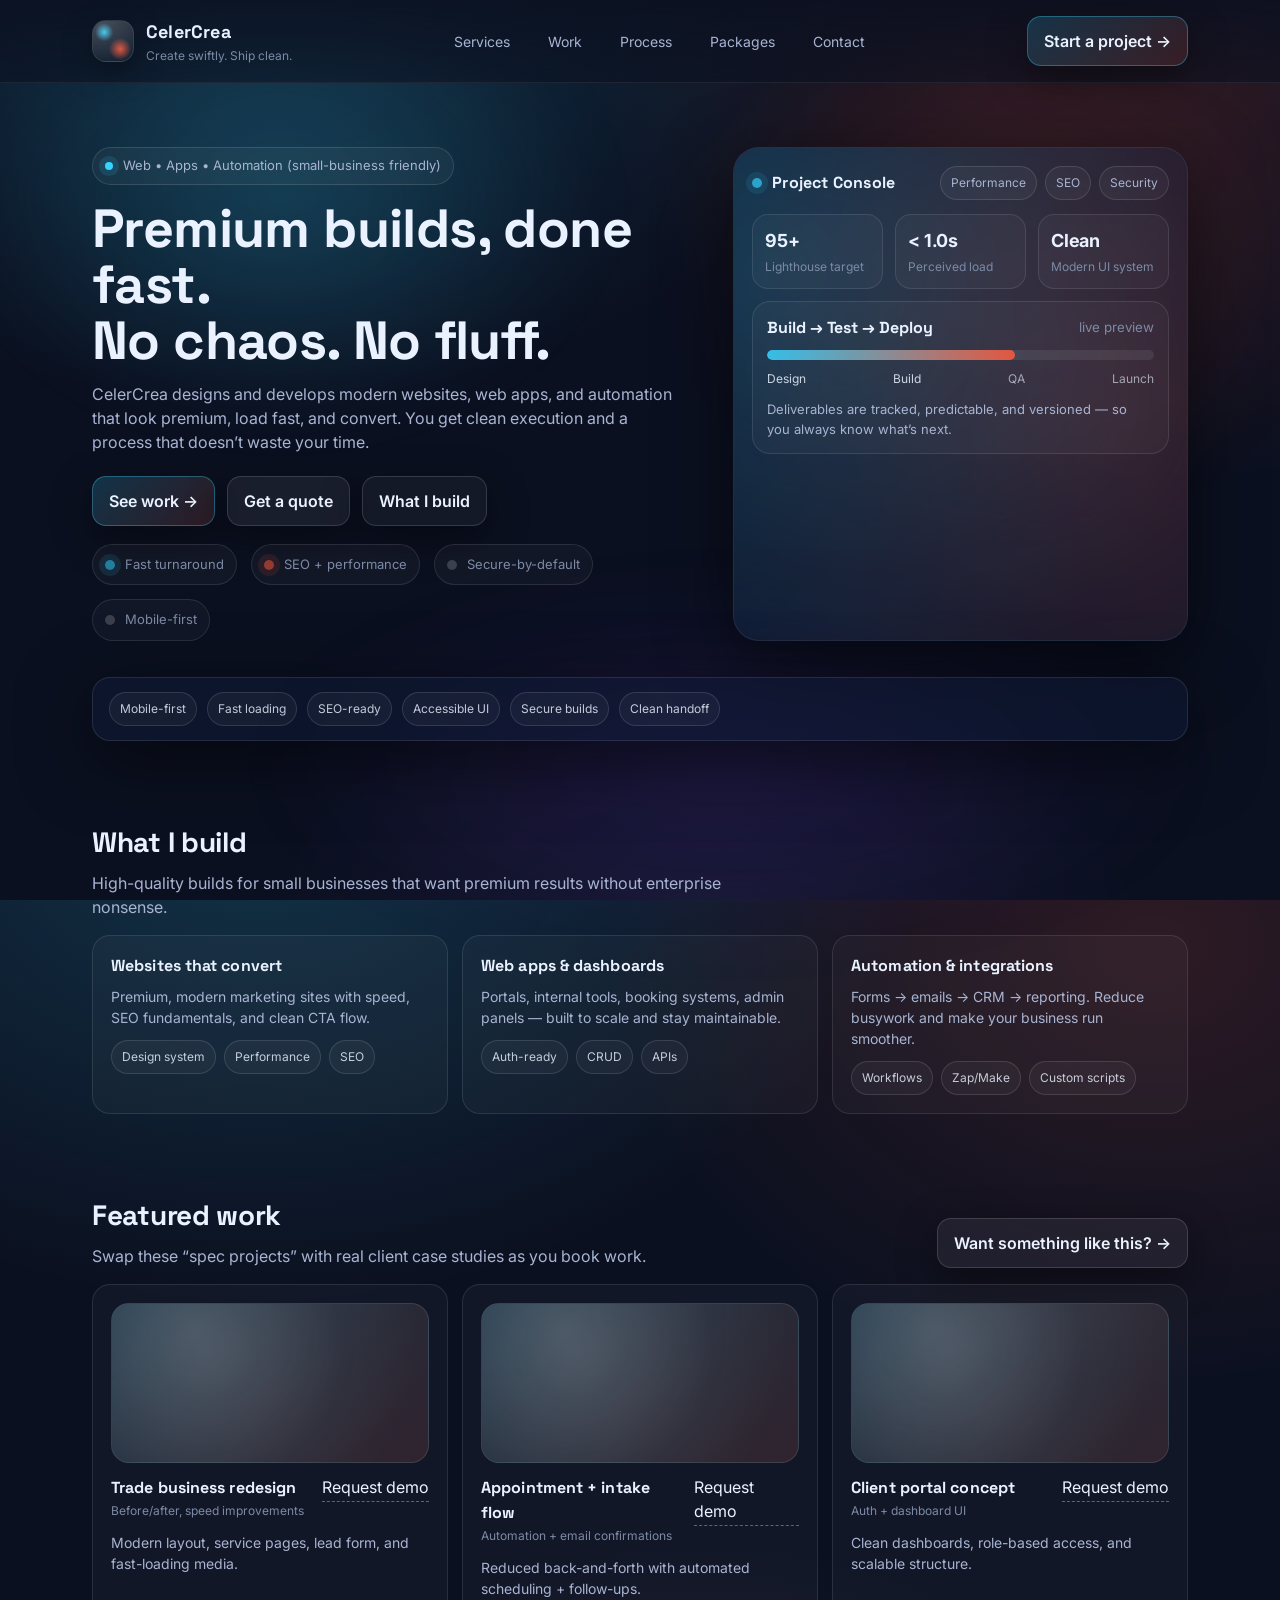
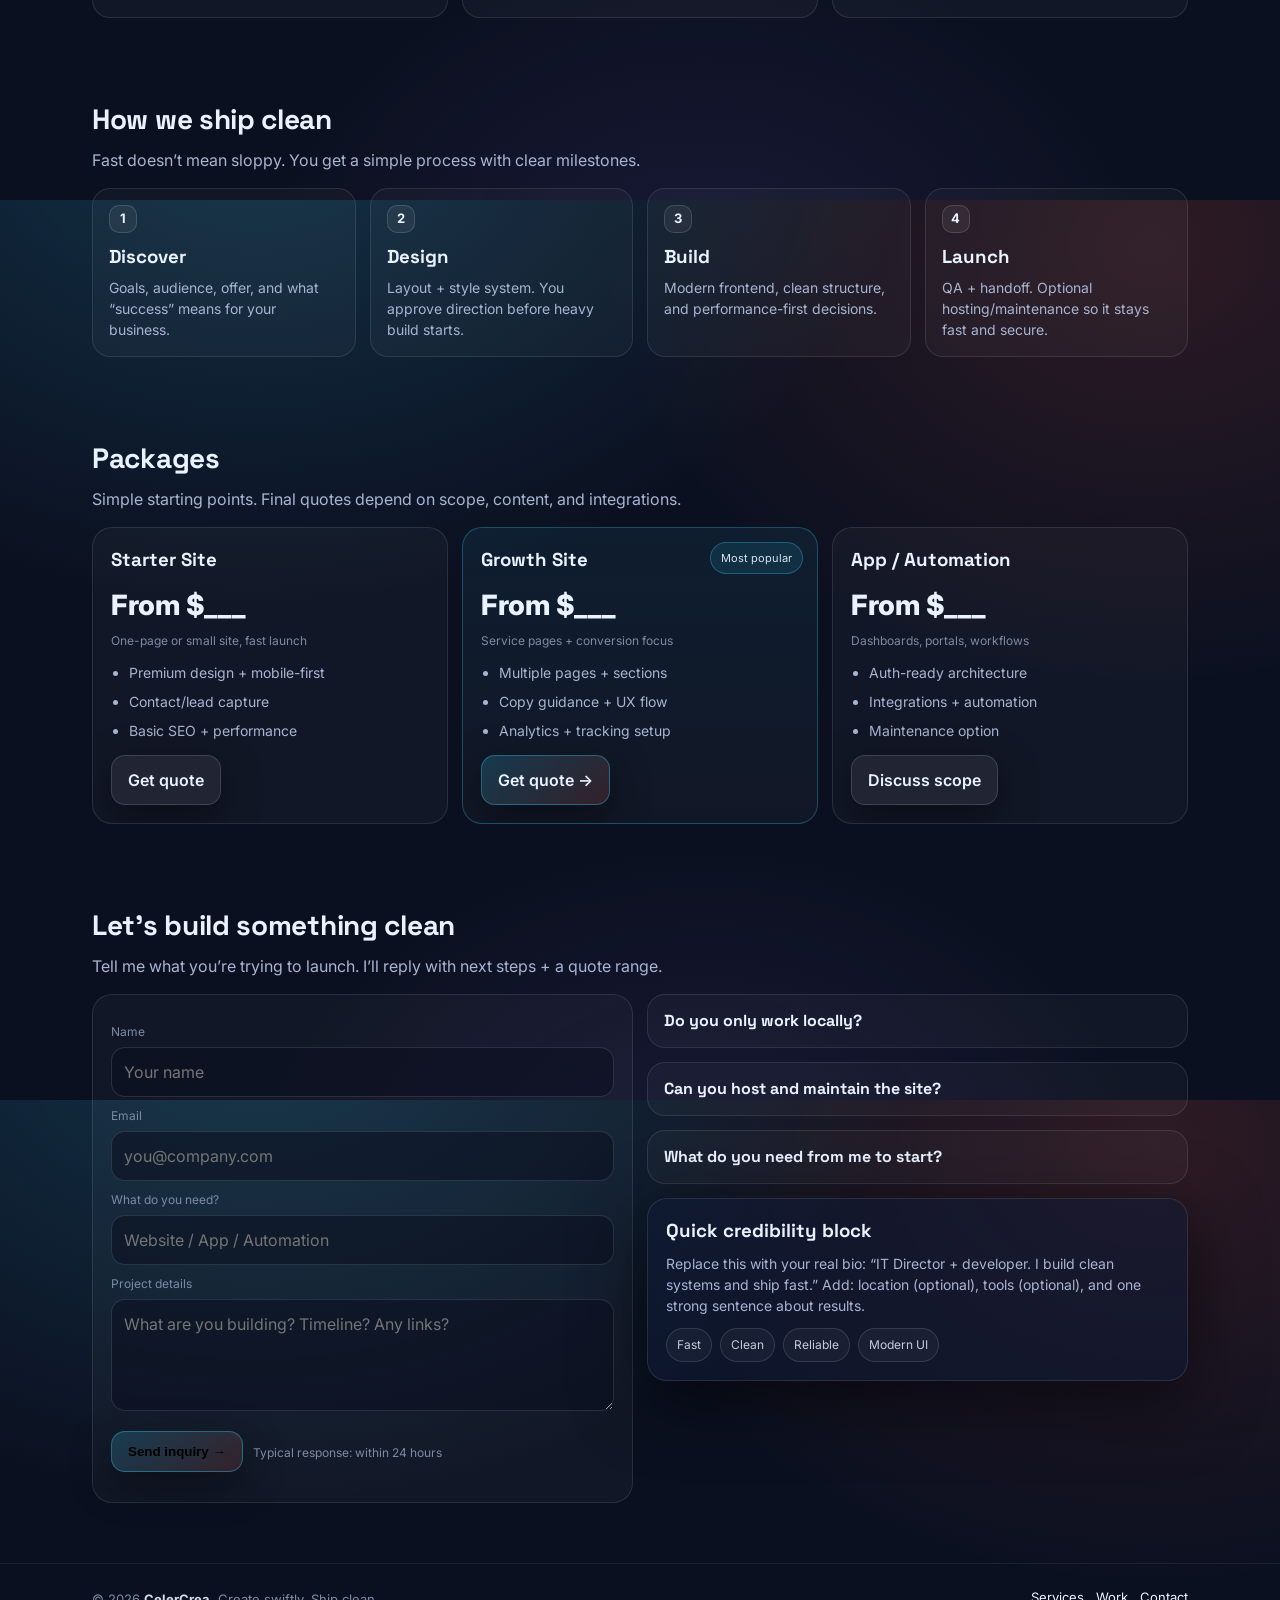
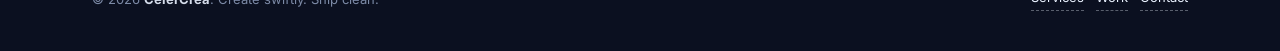
==== Website/index.html @ e70454fa "Add contact form with Resend email function" ====
<!doctype html>
<html lang="en">
<head>
  <meta charset="utf-8" />
  <meta name="viewport" content="width=device-width, initial-scale=1" />
  <title>CelerCrea — Create swiftly. Ship clean.</title>
  <meta name="description" content="CelerCrea builds premium websites, apps, and automation for small businesses. Create swiftly. Ship clean." />

  <!-- Fonts -->
  <link rel="preconnect" href="https://fonts.googleapis.com">
  <link rel="preconnect" href="https://fonts.gstatic.com" crossorigin>
  <link href="https://fonts.googleapis.com/css2?family=Inter:wght@400;500;600&family=Space+Grotesk:wght@500;600;700&display=swap" rel="stylesheet">

  <style>
    :root{
      --bg: #0B1020;
      --panel: rgba(16, 27, 54, .55);
      --panel-strong: rgba(16, 27, 54, .75);
      --stroke: rgba(255,255,255,.10);
      --stroke-strong: rgba(255,255,255,.16);
      --text: #EAF2FF;
      --muted: #A8B4D2;
      --muted2: #7C8AA6;

      --cyan: #35D3FF;
      --ember: #FF5A3C;

      --shadow: 0 18px 70px rgba(0,0,0,.55);
      --shadow-soft: 0 12px 40px rgba(0,0,0,.45);

      --radius: 18px;
      --radius-lg: 26px;

      --max: 1140px;
    }

    *{box-sizing:border-box}
    html,body{height:100%}
    body{
      margin:0;
      background: radial-gradient(1200px 900px at 20% -10%, rgba(53,211,255,.18), transparent 55%),
                  radial-gradient(1000px 800px at 90% 5%, rgba(255,90,60,.14), transparent 55%),
                  radial-gradient(900px 700px at 55% 110%, rgba(155,110,255,.10), transparent 50%),
                  var(--bg);
      color: var(--text);
      font-family: Inter, system-ui, -apple-system, Segoe UI, Roboto, Arial, sans-serif;
      line-height:1.5;
      overflow-x:hidden;
    }

    /* Aurora layer */
    .aurora{
      position:fixed; inset:-20%;
      pointer-events:none;
      filter: blur(40px);
      opacity:.55;
      z-index:-1;
      background:
        radial-gradient(closest-side at 30% 30%, rgba(53,211,255,.35), transparent 60%),
        radial-gradient(closest-side at 70% 35%, rgba(255,90,60,.25), transparent 60%),
        radial-gradient(closest-side at 55% 75%, rgba(124,58,237,.22), transparent 60%);
      animation: drift 14s ease-in-out infinite alternate;
      transform: translate3d(0,0,0);
    }
    @keyframes drift{
      from{ transform: translate(-2%, -1%) scale(1.0) }
      to{ transform: translate(2%, 1%) scale(1.05) }
    }

    a{color:inherit}
    .wrap{max-width:var(--max); margin:0 auto; padding:0 22px}
    .topbar{
      position:sticky; top:0; z-index:50;
      backdrop-filter: blur(10px);
      background: linear-gradient(to bottom, rgba(11,16,32,.85), rgba(11,16,32,.55));
      border-bottom:1px solid rgba(255,255,255,.08);
    }
    .nav{
      display:flex; align-items:center; justify-content:space-between;
      padding:16px 0;
    }

    .brand{
      display:flex; gap:12px; align-items:center;
      text-decoration:none;
    }
    .mark{
      width:42px; height:42px; border-radius:14px;
      background:
        radial-gradient(14px 14px at 28% 28%, rgba(53,211,255,.9), rgba(53,211,255,.0) 65%),
        radial-gradient(16px 16px at 68% 70%, rgba(255,90,60,.85), rgba(255,90,60,.0) 70%),
        linear-gradient(180deg, rgba(255,255,255,.10), rgba(255,255,255,.03));
      border:1px solid rgba(255,255,255,.12);
      box-shadow: 0 10px 30px rgba(0,0,0,.35);
      position:relative;
      overflow:hidden;
    }
    .mark:after{
      content:"";
      position:absolute; inset:-60%;
      background: radial-gradient(circle at 30% 30%, rgba(255,255,255,.24), transparent 55%);
      transform: rotate(12deg);
      opacity:.7;
    }
    .brand b{
      font-family: "Space Grotesk", Inter, sans-serif;
      letter-spacing:.2px;
      font-size:18px;
    }
    .brand span{
      display:block;
      font-size:12px;
      color:var(--muted2);
      margin-top:2px;
    }

    .links{
      display:flex; gap:18px; align-items:center;
    }
    .links a{
      text-decoration:none;
      color:var(--muted);
      font-size:14px;
      padding:10px 10px;
      border-radius:12px;
    }
    .links a:hover{ color: var(--text); background: rgba(255,255,255,.05); }

    .btn{
      display:inline-flex; gap:10px; align-items:center; justify-content:center;
      padding:12px 16px;
      border-radius:14px;
      text-decoration:none;
      font-weight:600;
      border:1px solid rgba(255,255,255,.14);
      background: rgba(255,255,255,.06);
      box-shadow: var(--shadow-soft);
      transition: transform .18s ease, background .18s ease, border-color .18s ease;
      cursor:pointer;
    }
    .btn:hover{ transform: translateY(-1px); border-color: rgba(255,255,255,.22); background: rgba(255,255,255,.09); }
    .btn.primary{
      border-color: rgba(53,211,255,.35);
      background: linear-gradient(135deg, rgba(53,211,255,.18), rgba(255,90,60,.14));
    }
    .btn.primary:hover{ border-color: rgba(53,211,255,.55); }

    .hero{
      padding:64px 0 26px;
      position:relative;
    }
    .hero-grid{
      display:grid;
      grid-template-columns: 1.15fr .85fr;
      gap:26px;
      align-items:stretch;
    }

    .kicker{
      display:inline-flex; gap:10px; align-items:center;
      padding:8px 12px;
      border-radius:999px;
      border:1px solid rgba(255,255,255,.12);
      background: rgba(255,255,255,.04);
      color: var(--muted);
      font-size:13px;
    }
    .dot{
      width:8px; height:8px; border-radius:999px;
      background: var(--cyan);
      box-shadow: 0 0 0 6px rgba(53,211,255,.12);
    }

    h1{
      font-family: "Space Grotesk", Inter, sans-serif;
      font-size: clamp(38px, 4.2vw, 56px);
      line-height:1.05;
      margin:16px 0 12px;
      letter-spacing: -0.6px;
    }
    .sub{
      color: var(--muted);
      font-size: 16px;
      max-width: 58ch;
      margin:0 0 22px;
    }
    .cta-row{
      display:flex; gap:12px; align-items:center; flex-wrap:wrap;
      margin: 18px 0 18px;
    }
    .meta-row{
      display:flex; gap:14px; flex-wrap:wrap;
      margin-top:18px;
      color: var(--muted2);
      font-size:13px;
    }
    .meta-pill{
      display:inline-flex; gap:10px; align-items:center;
      padding:10px 12px;
      border-radius:999px;
      border:1px solid rgba(255,255,255,.10);
      background: rgba(255,255,255,.03);
    }
    .meta-pill i{
      width:10px; height:10px; border-radius:999px;
      background: rgba(255,255,255,.18);
    }
    .meta-pill i.c{ background: rgba(53,211,255,.55); box-shadow: 0 0 0 6px rgba(53,211,255,.10); }
    .meta-pill i.e{ background: rgba(255,90,60,.55); box-shadow: 0 0 0 6px rgba(255,90,60,.10); }

    .panel{
      border:1px solid var(--stroke);
      background: var(--panel);
      border-radius: var(--radius-lg);
      box-shadow: var(--shadow);
    }

    /* Mock dashboard card */
    .mock{
      padding:18px;
      overflow:hidden;
      position:relative;
      isolation:isolate;
    }
    .mock:before{
      content:"";
      position:absolute; inset:-40%;
      background:
        radial-gradient(circle at 25% 35%, rgba(53,211,255,.22), transparent 58%),
        radial-gradient(circle at 70% 55%, rgba(255,90,60,.18), transparent 60%);
      filter: blur(26px);
      opacity:.9;
      z-index:-1;
      transform: translate3d(0,0,0);
    }
    .mock-top{
      display:flex; align-items:center; justify-content:space-between;
      margin-bottom:14px;
    }
    .mock-title{
      display:flex; gap:10px; align-items:center;
      font-weight:700;
      font-family:"Space Grotesk", Inter, sans-serif;
      letter-spacing:.2px;
    }
    .chips{ display:flex; gap:8px; }
    .chip{
      padding:7px 10px;
      border-radius:999px;
      border:1px solid rgba(255,255,255,.12);
      background: rgba(255,255,255,.04);
      color: var(--muted);
      font-size:12px;
      white-space:nowrap;
    }

    .mock-grid{
      display:grid;
      grid-template-columns: repeat(3, 1fr);
      gap:12px;
      margin-bottom:12px;
    }
    .stat{
      padding:12px 12px;
      border-radius:16px;
      border:1px solid rgba(255,255,255,.10);
      background: rgba(255,255,255,.03);
    }
    .stat b{ display:block; font-size:18px; letter-spacing:-.2px; }
    .stat span{ display:block; font-size:12px; color: var(--muted2); margin-top:4px; }

    .pipeline{
      padding:14px;
      border-radius:18px;
      border:1px solid rgba(255,255,255,.10);
      background: rgba(255,255,255,.03);
      overflow:hidden;
    }
    .pipe-row{ display:flex; justify-content:space-between; align-items:center; margin-bottom:10px; }
    .pipe-row small{ color: var(--muted2); }
    .bar{
      height:10px;
      border-radius:999px;
      background: rgba(255,255,255,.08);
      position:relative;
      overflow:hidden;
    }
    .bar > span{
      position:absolute; inset:0;
      width: 0%;
      border-radius:999px;
      background: linear-gradient(90deg, rgba(53,211,255,.85), rgba(255,90,60,.85));
      box-shadow: 0 0 24px rgba(53,211,255,.25);
      transition: width 1.1s cubic-bezier(.2,.8,.2,1);
    }
    .ticks{
      display:flex; justify-content:space-between;
      margin-top:10px;
      color: rgba(234,242,255,.72);
      font-size:12px;
    }
    .ticks span{ opacity:.85; }
    .ticks span.active{ color: var(--text); }

    /* Sections */
    section{ padding: 40px 0; }
    .section-head{
      display:flex; align-items:flex-end; justify-content:space-between;
      gap:16px; flex-wrap:wrap;
      margin-bottom:16px;
    }
    h2{
      font-family:"Space Grotesk", Inter, sans-serif;
      letter-spacing:-.3px;
      margin:0;
      font-size:28px;
    }
    .lead{ color: var(--muted); max-width: 70ch; margin: 8px 0 0; }
    .grid-3{
      display:grid;
      grid-template-columns: repeat(3, 1fr);
      gap:14px;
    }
    .grid-2{
      display:grid;
      grid-template-columns: repeat(2, 1fr);
      gap:14px;
    }
    .card{
      padding:18px;
      border-radius: var(--radius);
      border:1px solid var(--stroke);
      background: rgba(255,255,255,.03);
      transition: transform .18s ease, border-color .18s ease, background .18s ease;
    }
    .card:hover{
      transform: translateY(-2px);
      border-color: rgba(255,255,255,.18);
      background: rgba(255,255,255,.05);
    }
    .card h3{
      margin: 0 0 8px;
      font-size: 16px;
      font-family:"Space Grotesk", Inter, sans-serif;
      letter-spacing:.1px;
    }
    .card p{
      margin:0;
      color: var(--muted);
      font-size: 14px;
    }
    .tagrow{
      display:flex; gap:8px; flex-wrap:wrap;
      margin-top:12px;
    }
    .tag{
      font-size:12px;
      padding:7px 10px;
      border-radius:999px;
      border:1px solid rgba(255,255,255,.12);
      background: rgba(255,255,255,.04);
      color: rgba(234,242,255,.82);
    }

    .work-card{
      display:flex; flex-direction:column; gap:12px;
    }
    .thumb{
      border-radius:18px;
      border:1px solid rgba(255,255,255,.10);
      background:
        linear-gradient(135deg, rgba(53,211,255,.12), rgba(255,90,60,.10)),
        radial-gradient(circle at 30% 30%, rgba(255,255,255,.10), transparent 55%),
        rgba(255,255,255,.03);
      height: 160px;
      position:relative;
      overflow:hidden;
    }
    .thumb:after{
      content:"";
      position:absolute; inset:-40%;
      background: radial-gradient(circle at 35% 35%, rgba(255,255,255,.16), transparent 55%);
      transform: rotate(8deg);
      opacity:.8;
    }
    .work-card .row{
      display:flex; justify-content:space-between; align-items:flex-start; gap:10px;
    }
    .work-card .row b{ font-family:"Space Grotesk", Inter, sans-serif; letter-spacing:.1px; }
    .mini{ color: var(--muted2); font-size: 12px; margin-top: 2px; }
    .link{
      color: var(--text);
      text-decoration:none;
      border-bottom: 1px dashed rgba(234,242,255,.35);
      padding-bottom:2px;
    }
    .link:hover{ border-bottom-color: rgba(53,211,255,.65); }

    .steps{
      display:grid;
      grid-template-columns: repeat(4, 1fr);
      gap:14px;
    }
    .step{
      padding:16px;
      border-radius: 18px;
      border:1px solid rgba(255,255,255,.10);
      background: rgba(255,255,255,.03);
    }
    .step .n{
      width:28px; height:28px; border-radius:10px;
      display:inline-flex; align-items:center; justify-content:center;
      border:1px solid rgba(255,255,255,.14);
      background: rgba(255,255,255,.06);
      font-weight:700;
      margin-bottom:10px;
      font-size:13px;
    }
    .step p{ margin:0; color:var(--muted); font-size:14px; }

    .pricing{
      display:grid;
      grid-template-columns: repeat(3, 1fr);
      gap:14px;
    }
    .price{
      padding:18px;
      border-radius: 20px;
      border:1px solid rgba(255,255,255,.10);
      background: rgba(255,255,255,.03);
      position:relative;
      overflow:hidden;
    }
    .price.featured{
      border-color: rgba(53,211,255,.28);
      background: linear-gradient(180deg, rgba(53,211,255,.07), rgba(255,255,255,.03));
    }
    .price h3{ margin:0 0 6px; font-family:"Space Grotesk", Inter, sans-serif; }
    .price .amt{ font-size:28px; font-weight:800; letter-spacing:-.3px; margin:10px 0 6px; }
    .price ul{ margin:12px 0 0; padding:0 0 0 18px; color: var(--muted); }
    .price li{ margin:8px 0; font-size:14px; }
    .badge{
      position:absolute; top:14px; right:14px;
      font-size:11px; padding:7px 10px; border-radius:999px;
      border:1px solid rgba(53,211,255,.30);
      background: rgba(53,211,255,.10);
      color: rgba(234,242,255,.92);
    }

    details{
      border:1px solid rgba(255,255,255,.10);
      background: rgba(255,255,255,.03);
      border-radius: 18px;
      padding: 14px 16px;
    }
    details summary{
      cursor:pointer;
      font-weight:700;
      font-family:"Space Grotesk", Inter, sans-serif;
      list-style:none;
    }
    details summary::-webkit-details-marker{ display:none; }
    details p{ margin:10px 0 0; color: var(--muted); font-size:14px; }

    .contact{
      display:grid;
      grid-template-columns: 1fr 1fr;
      gap:14px;
      align-items:stretch;
    }
    .form{
      padding:18px;
      border-radius: 20px;
      border:1px solid rgba(255,255,255,.10);
      background: rgba(255,255,255,.03);
    }
    label{ display:block; font-size:12px; color: var(--muted2); margin: 10px 0 6px; }
    input, textarea{
      width:100%;
      padding:12px 12px;
      border-radius: 14px;
      border:1px solid rgba(255,255,255,.12);
      background: rgba(11,16,32,.55);
      color: var(--text);
      outline:none;
      font: inherit;
    }
    textarea{ min-height: 112px; resize: vertical; }
    input:focus, textarea:focus{
      border-color: rgba(53,211,255,.45);
      box-shadow: 0 0 0 4px rgba(53,211,255,.12);
    }

    footer{
      padding: 24px 0 40px;
      color: var(--muted2);
      font-size:13px;
      border-top: 1px solid rgba(255,255,255,.08);
      margin-top: 20px;
    }
    .foot{
      display:flex; justify-content:space-between; gap:14px; flex-wrap:wrap;
      align-items:center;
    }

    /* Reveal animation */
    .reveal{ opacity:0; transform: translateY(12px); transition: opacity .7s ease, transform .7s ease; }
    .reveal.on{ opacity:1; transform: translateY(0); }

    /* Responsive */
    @media (max-width: 980px){
      .hero-grid{ grid-template-columns: 1fr; }
      .mock-grid{ grid-template-columns: repeat(3, 1fr); }
      .grid-3{ grid-template-columns: 1fr; }
      .grid-2{ grid-template-columns: 1fr; }
      .steps{ grid-template-columns: 1fr; }
      .pricing{ grid-template-columns: 1fr; }
      .contact{ grid-template-columns: 1fr; }
      .links{ display:none; }
    }

    /* Reduced motion */
    @media (prefers-reduced-motion: reduce){
      .aurora{ animation:none; }
      .card, .btn{ transition:none; }
      .reveal{ transition:none; }
    }
  </style>
</head>

<body>
  <div class="aurora" aria-hidden="true"></div>

  <header class="topbar">
    <div class="wrap">
      <nav class="nav" aria-label="Primary">
        <a class="brand" href="#top">
          <div class="mark" aria-hidden="true"></div>
          <div>
            <b>CelerCrea</b>
            <span>Create swiftly. Ship clean.</span>
          </div>
        </a>

        <div class="links" role="navigation">
          <a href="#services">Services</a>
          <a href="#work">Work</a>
          <a href="#process">Process</a>
          <a href="#pricing">Packages</a>
          <a href="#contact">Contact</a>
        </div>

        <a class="btn primary" href="#contact" aria-label="Start a project">
          Start a project →
        </a>
      </nav>
    </div>
  </header>

  <main id="top">
    <!-- HERO -->
    <section class="hero">
      <div class="wrap">
        <div class="hero-grid">
          <div class="reveal">
            <div class="kicker"><span class="dot"></span> Web • Apps • Automation (small-business friendly)</div>

            <h1>Premium builds, done fast.<br/>No chaos. No fluff.</h1>
            <p class="sub">
              CelerCrea designs and develops modern websites, web apps, and automation that look premium,
              load fast, and convert. You get clean execution and a process that doesn’t waste your time.
            </p>

            <div class="cta-row">
              <a class="btn primary" href="#work">See work →</a>
              <a class="btn" href="#contact">Get a quote</a>
              <a class="btn" href="#services" style="background:rgba(255,255,255,.04);">What I build</a>
            </div>

            <div class="meta-row" aria-label="Highlights">
              <div class="meta-pill"><i class="c"></i> Fast turnaround</div>
              <div class="meta-pill"><i class="e"></i> SEO + performance</div>
              <div class="meta-pill"><i></i> Secure-by-default</div>
              <div class="meta-pill"><i></i> Mobile-first</div>
            </div>
          </div>

          <!-- MOCK PANEL -->
          <div class="panel mock reveal" aria-label="Preview dashboard">
            <div class="mock-top">
              <div class="mock-title">
                <span style="width:10px;height:10px;border-radius:999px;background:rgba(53,211,255,.7);box-shadow:0 0 0 6px rgba(53,211,255,.10)"></span>
                Project Console
              </div>
              <div class="chips">
                <div class="chip">Performance</div>
                <div class="chip">SEO</div>
                <div class="chip">Security</div>
              </div>
            </div>

            <div class="mock-grid">
              <div class="stat">
                <b>95+</b>
                <span>Lighthouse target</span>
              </div>
              <div class="stat">
                <b>&lt; 1.0s</b>
                <span>Perceived load</span>
              </div>
              <div class="stat">
                <b>Clean</b>
                <span>Modern UI system</span>
              </div>
            </div>

            <div class="pipeline" aria-label="Build pipeline">
              <div class="pipe-row">
                <b style="font-family:'Space Grotesk',Inter,sans-serif;">Build → Test → Deploy</b>
                <small>live preview</small>
              </div>
              <div class="bar" aria-hidden="true"><span id="progressBar"></span></div>
              <div class="ticks" aria-hidden="true">
                <span class="active">Design</span>
                <span class="active">Build</span>
                <span>QA</span>
                <span>Launch</span>
              </div>
              <div style="margin-top:12px; color:var(--muted); font-size:13px;">
                Deliverables are tracked, predictable, and versioned — so you always know what’s next.
              </div>
            </div>
          </div>
        </div>
      </div>
    </section>

    <!-- CREDIBILITY STRIP -->
    <section style="padding-top:10px;">
      <div class="wrap reveal">
        <div class="panel" style="padding:14px 16px; border-radius:18px;">
          <div style="display:flex; flex-wrap:wrap; gap:10px; color:rgba(234,242,255,.85); font-size:13px;">
            <span class="tag">Mobile-first</span>
            <span class="tag">Fast loading</span>
            <span class="tag">SEO-ready</span>
            <span class="tag">Accessible UI</span>
            <span class="tag">Secure builds</span>
            <span class="tag">Clean handoff</span>
          </div>
        </div>
      </div>
    </section>

    <!-- SERVICES -->
    <section id="services">
      <div class="wrap">
        <div class="section-head reveal">
          <div>
            <h2>What I build</h2>
            <p class="lead">High-quality builds for small businesses that want premium results without enterprise nonsense.</p>
          </div>
        </div>

        <div class="grid-3">
          <div class="card reveal">
            <h3>Websites that convert</h3>
            <p>Premium, modern marketing sites with speed, SEO fundamentals, and clean CTA flow.</p>
            <div class="tagrow">
              <span class="tag">Design system</span><span class="tag">Performance</span><span class="tag">SEO</span>
            </div>
          </div>

          <div class="card reveal">
            <h3>Web apps & dashboards</h3>
            <p>Portals, internal tools, booking systems, admin panels — built to scale and stay maintainable.</p>
            <div class="tagrow">
              <span class="tag">Auth-ready</span><span class="tag">CRUD</span><span class="tag">APIs</span>
            </div>
          </div>

          <div class="card reveal">
            <h3>Automation & integrations</h3>
            <p>Forms → emails → CRM → reporting. Reduce busywork and make your business run smoother.</p>
            <div class="tagrow">
              <span class="tag">Workflows</span><span class="tag">Zap/Make</span><span class="tag">Custom scripts</span>
            </div>
          </div>
        </div>
      </div>
    </section>

    <!-- WORK -->
    <section id="work">
      <div class="wrap">
        <div class="section-head reveal">
          <div>
            <h2>Featured work</h2>
            <p class="lead">Swap these “spec projects” with real client case studies as you book work.</p>
          </div>
          <a class="btn" href="#contact">Want something like this? →</a>
        </div>

        <div class="grid-3">
          <div class="card work-card reveal">
            <div class="thumb" aria-hidden="true"></div>
            <div class="row">
              <div>
                <b>Trade business redesign</b>
                <div class="mini">Before/after, speed improvements</div>
              </div>
              <a class="link" href="#contact">Request demo</a>
            </div>
            <p>Modern layout, service pages, lead form, and fast-loading media.</p>
          </div>

          <div class="card work-card reveal">
            <div class="thumb" aria-hidden="true"></div>
            <div class="row">
              <div>
                <b>Appointment + intake flow</b>
                <div class="mini">Automation + email confirmations</div>
              </div>
              <a class="link" href="#contact">Request demo</a>
            </div>
            <p>Reduced back-and-forth with automated scheduling + follow-ups.</p>
          </div>

          <div class="card work-card reveal">
            <div class="thumb" aria-hidden="true"></div>
            <div class="row">
              <div>
                <b>Client portal concept</b>
                <div class="mini">Auth + dashboard UI</div>
              </div>
              <a class="link" href="#contact">Request demo</a>
            </div>
            <p>Clean dashboards, role-based access, and scalable structure.</p>
          </div>
        </div>
      </div>
    </section>

    <!-- PROCESS -->
    <section id="process">
      <div class="wrap">
        <div class="section-head reveal">
          <div>
            <h2>How we ship clean</h2>
            <p class="lead">Fast doesn’t mean sloppy. You get a simple process with clear milestones.</p>
          </div>
        </div>

        <div class="steps">
          <div class="step reveal">
            <div class="n">1</div>
            <h3 style="margin:0 0 6px; font-family:'Space Grotesk',Inter,sans-serif;">Discover</h3>
            <p>Goals, audience, offer, and what “success” means for your business.</p>
          </div>
          <div class="step reveal">
            <div class="n">2</div>
            <h3 style="margin:0 0 6px; font-family:'Space Grotesk',Inter,sans-serif;">Design</h3>
            <p>Layout + style system. You approve direction before heavy build starts.</p>
          </div>
          <div class="step reveal">
            <div class="n">3</div>
            <h3 style="margin:0 0 6px; font-family:'Space Grotesk',Inter,sans-serif;">Build</h3>
            <p>Modern frontend, clean structure, and performance-first decisions.</p>
          </div>
          <div class="step reveal">
            <div class="n">4</div>
            <h3 style="margin:0 0 6px; font-family:'Space Grotesk',Inter,sans-serif;">Launch</h3>
            <p>QA + handoff. Optional hosting/maintenance so it stays fast and secure.</p>
          </div>
        </div>
      </div>
    </section>

    <!-- PRICING -->
    <section id="pricing">
      <div class="wrap">
        <div class="section-head reveal">
          <div>
            <h2>Packages</h2>
            <p class="lead">Simple starting points. Final quotes depend on scope, content, and integrations.</p>
          </div>
        </div>

        <div class="pricing">
          <div class="price reveal">
            <h3>Starter Site</h3>
            <div class="amt">From $___</div>
            <div class="mini">One-page or small site, fast launch</div>
            <ul>
              <li>Premium design + mobile-first</li>
              <li>Contact/lead capture</li>
              <li>Basic SEO + performance</li>
            </ul>
            <div style="margin-top:14px;">
              <a class="btn" href="#contact">Get quote</a>
            </div>
          </div>

          <div class="price featured reveal">
            <div class="badge">Most popular</div>
            <h3>Growth Site</h3>
            <div class="amt">From $___</div>
            <div class="mini">Service pages + conversion focus</div>
            <ul>
              <li>Multiple pages + sections</li>
              <li>Copy guidance + UX flow</li>
              <li>Analytics + tracking setup</li>
            </ul>
            <div style="margin-top:14px;">
              <a class="btn primary" href="#contact">Get quote →</a>
            </div>
          </div>

          <div class="price reveal">
            <h3>App / Automation</h3>
            <div class="amt">From $___</div>
            <div class="mini">Dashboards, portals, workflows</div>
            <ul>
              <li>Auth-ready architecture</li>
              <li>Integrations + automation</li>
              <li>Maintenance option</li>
            </ul>
            <div style="margin-top:14px;">
              <a class="btn" href="#contact">Discuss scope</a>
            </div>
          </div>
        </div>
      </div>
    </section>

    <!-- FAQ + CONTACT -->
    <section id="contact">
      <div class="wrap">
        <div class="section-head reveal">
          <div>
            <h2>Let’s build something clean</h2>
            <p class="lead">Tell me what you’re trying to launch. I’ll reply with next steps + a quote range.</p>
          </div>
        </div>

        <div class="contact">
          <div class="form reveal">
            <form id="contactForm">
              <label for="name">Name</label>
              <input id="name" name="name" autocomplete="name" placeholder="Your name" required>

              <label for="email">Email</label>
              <input id="email" name="email" type="email" autocomplete="email" placeholder="you@company.com" required>

              <!-- Honeypot — hidden from humans, bots fill it -->
              <div aria-hidden="true" style="position:absolute;left:-9999px;">
                <label for="company">Company</label>
                <input id="company" name="company" tabindex="-1" autocomplete="off">
              </div>

              <label for="type">What do you need?</label>
              <input id="type" name="type" placeholder="Website / App / Automation">

              <label for="msg">Project details</label>
              <textarea id="msg" name="msg" placeholder="What are you building? Timeline? Any links?"></textarea>

              <div style="display:flex; gap:10px; align-items:center; margin-top:14px; flex-wrap:wrap;">
                <button id="contactBtn" class="btn primary" type="submit">Send inquiry →</button>
                <span class="mini">Typical response: within 24 hours</span>
              </div>

              <div id="formStatus" role="status" aria-live="polite" style="margin-top:12px; font-size:14px;"></div>
            </form>
          </div>

          <div style="display:flex; flex-direction:column; gap:14px;">
            <details class="reveal">
              <summary>Do you only work locally?</summary>
              <p>Nope — remote-first. We can run the whole project via email, calls, and shared previews.</p>
            </details>
            <details class="reveal">
              <summary>Can you host and maintain the site?</summary>
              <p>Yes. I can host, monitor, update, and keep performance/security tight so you don’t think about it.</p>
            </details>
            <details class="reveal">
              <summary>What do you need from me to start?</summary>
              <p>Basic goals, services/products, any branding you already have, and examples of sites you like.</p>
            </details>

            <div class="panel reveal" style="padding:18px; border-radius:20px;">
              <h3 style="margin:0 0 8px; font-family:'Space Grotesk',Inter,sans-serif;">Quick credibility block</h3>
              <p style="margin:0; color:var(--muted); font-size:14px;">
                Replace this with your real bio: “IT Director + developer. I build clean systems and ship fast.”
                Add: location (optional), tools (optional), and one strong sentence about results.
              </p>
              <div class="tagrow" style="margin-top:12px;">
                <span class="tag">Fast</span><span class="tag">Clean</span><span class="tag">Reliable</span><span class="tag">Modern UI</span>
              </div>
            </div>
          </div>
        </div>
      </div>
    </section>

    <footer>
      <div class="wrap">
        <div class="foot">
          <div>© <span id="year"></span> <b style="color:rgba(234,242,255,.9)">CelerCrea</b>. Create swiftly. Ship clean.</div>
          <div style="display:flex; gap:12px; flex-wrap:wrap;">
            <a class="link" href="#services">Services</a>
            <a class="link" href="#work">Work</a>
            <a class="link" href="#contact">Contact</a>
          </div>
        </div>
      </div>
    </footer>
  </main>

  <script>
    // Progress bar animation
    const bar = document.getElementById("progressBar");
    requestAnimationFrame(() => { bar.style.width = "64%"; });

    // Year
    document.getElementById("year").textContent = new Date().getFullYear();

    // Reveal on scroll
    const els = Array.from(document.querySelectorAll(".reveal"));
    const io = new IntersectionObserver((entries)=>{
      entries.forEach(e=>{
        if(e.isIntersecting){ e.target.classList.add("on"); io.unobserve(e.target); }
      });
    }, { threshold: 0.12 });
    els.forEach(el=>io.observe(el));

    // ── Contact form handler ──────────────────────────────────
    (function () {
      const form   = document.getElementById("contactForm");
      const btn    = document.getElementById("contactBtn");
      const status = document.getElementById("formStatus");

      function setStatus(msg, color) {
        status.textContent = msg;
        status.style.color = color || "var(--muted)";
      }

      form.addEventListener("submit", async function (e) {
        e.preventDefault();

        // Collect values
        const name    = form.querySelector("#name").value.trim();
        const email   = form.querySelector("#email").value.trim();
        const type    = form.querySelector("#type").value.trim();
        const message = form.querySelector("#msg").value.trim();
        const company = form.querySelector("#company").value; // honeypot

        // Client-side guard
        if (!name || !email || !message) {
          setStatus("Please fill in name, email, and project details.", "var(--ember)");
          return;
        }

        // Disable button + show sending state
        btn.disabled = true;
        btn.textContent = "Sending…";
        setStatus("Sending your message…", "var(--cyan)");

        try {
          const res = await fetch("https://celercrea.com/api/contact", {
            method: "POST",
            headers: { "Content-Type": "application/json" },
            body: JSON.stringify({ name, email, type, message, company }),
          });

          // Guard against non-JSON responses (e.g. 404 HTML page)
          const contentType = res.headers.get("content-type") || "";
          if (!contentType.includes("application/json")) {
            throw new Error(
              "Server returned " + res.status + " (" + contentType.split(";")[0] + ") — the function may not be deployed yet."
            );
          }

          const data = await res.json();

          if (data.ok) {
            setStatus("✓ Message sent! I'll reply within 24 hours.", "#4ade80");
            form.reset();
          } else {
            setStatus("✗ " + (data.detail || data.error || "Something went wrong."), "var(--ember)");
          }
        } catch (err) {
          console.error("Contact form error:", err);
          setStatus("✗ " + (err.message || "Network error — please try again."), "var(--ember)");
        } finally {
          btn.disabled = false;
          btn.textContent = "Send inquiry →";
        }
      });
    })();
  </script>
</body>
</html>
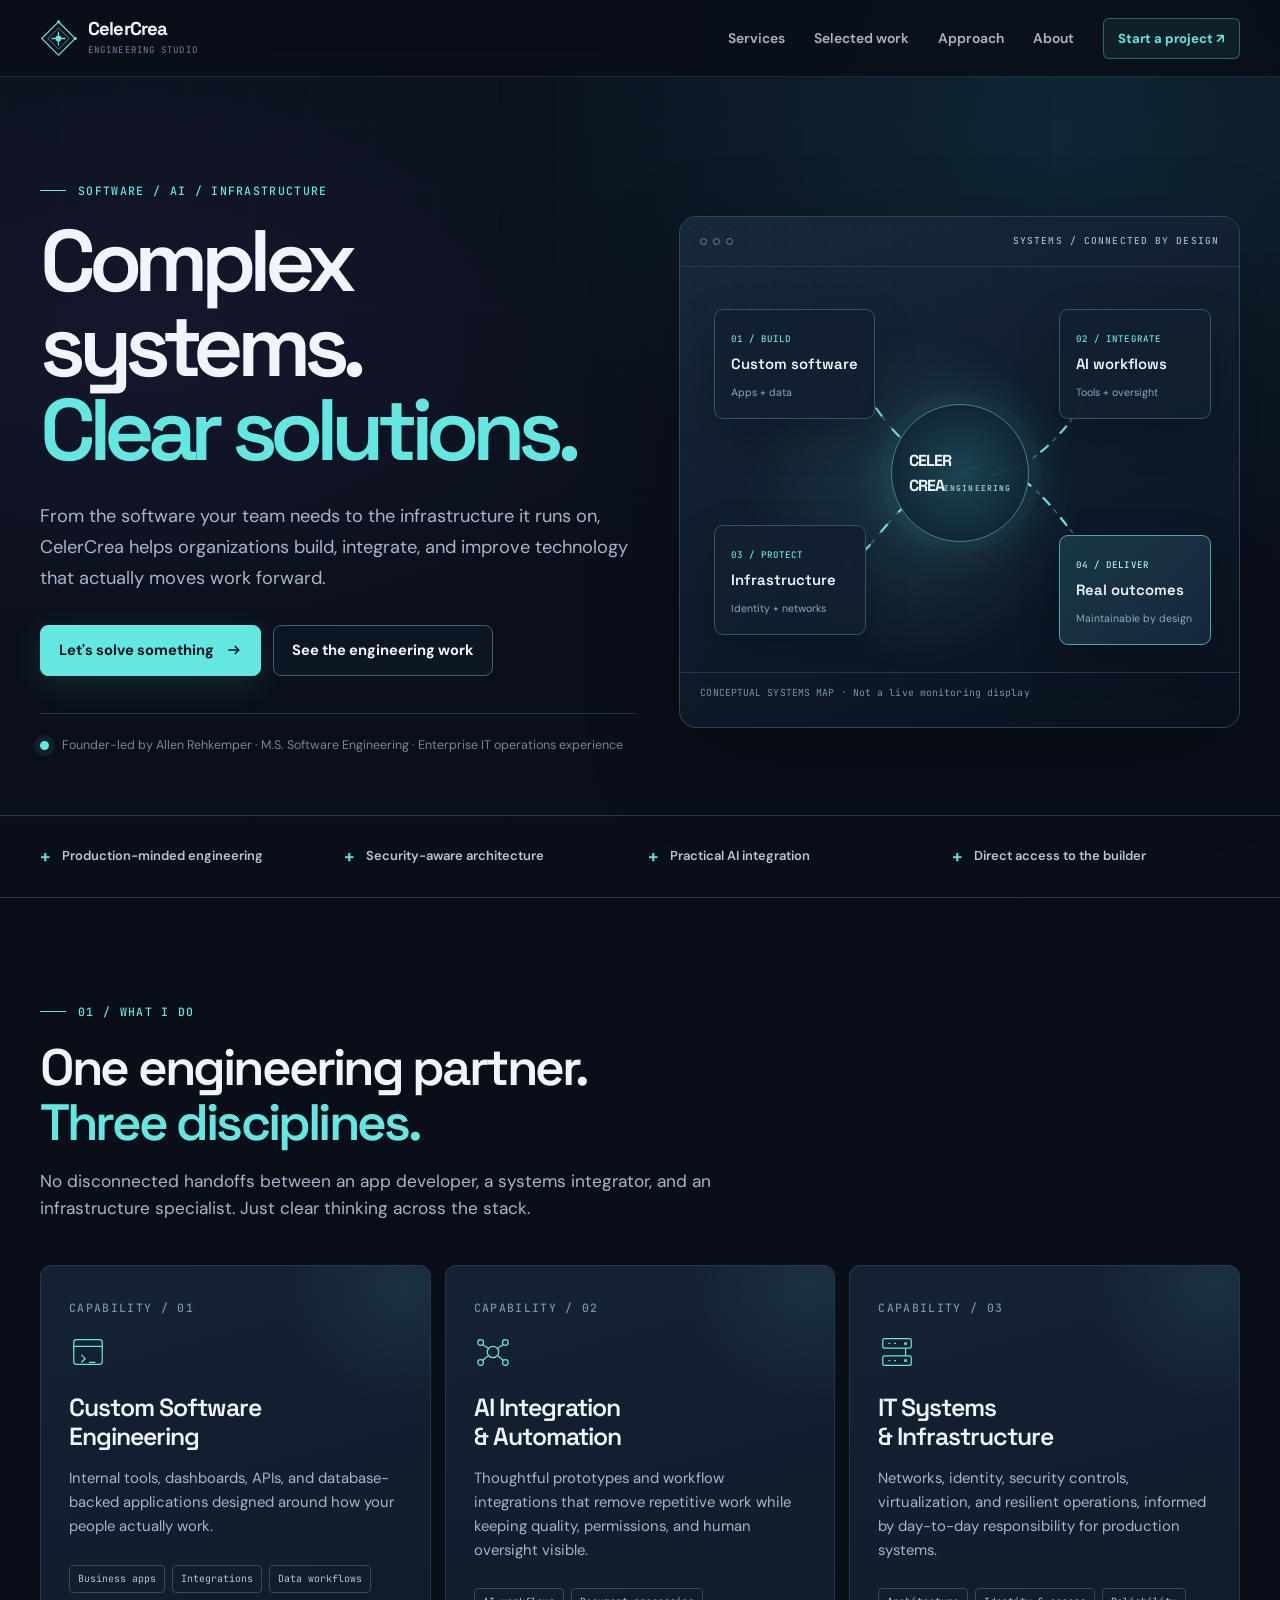
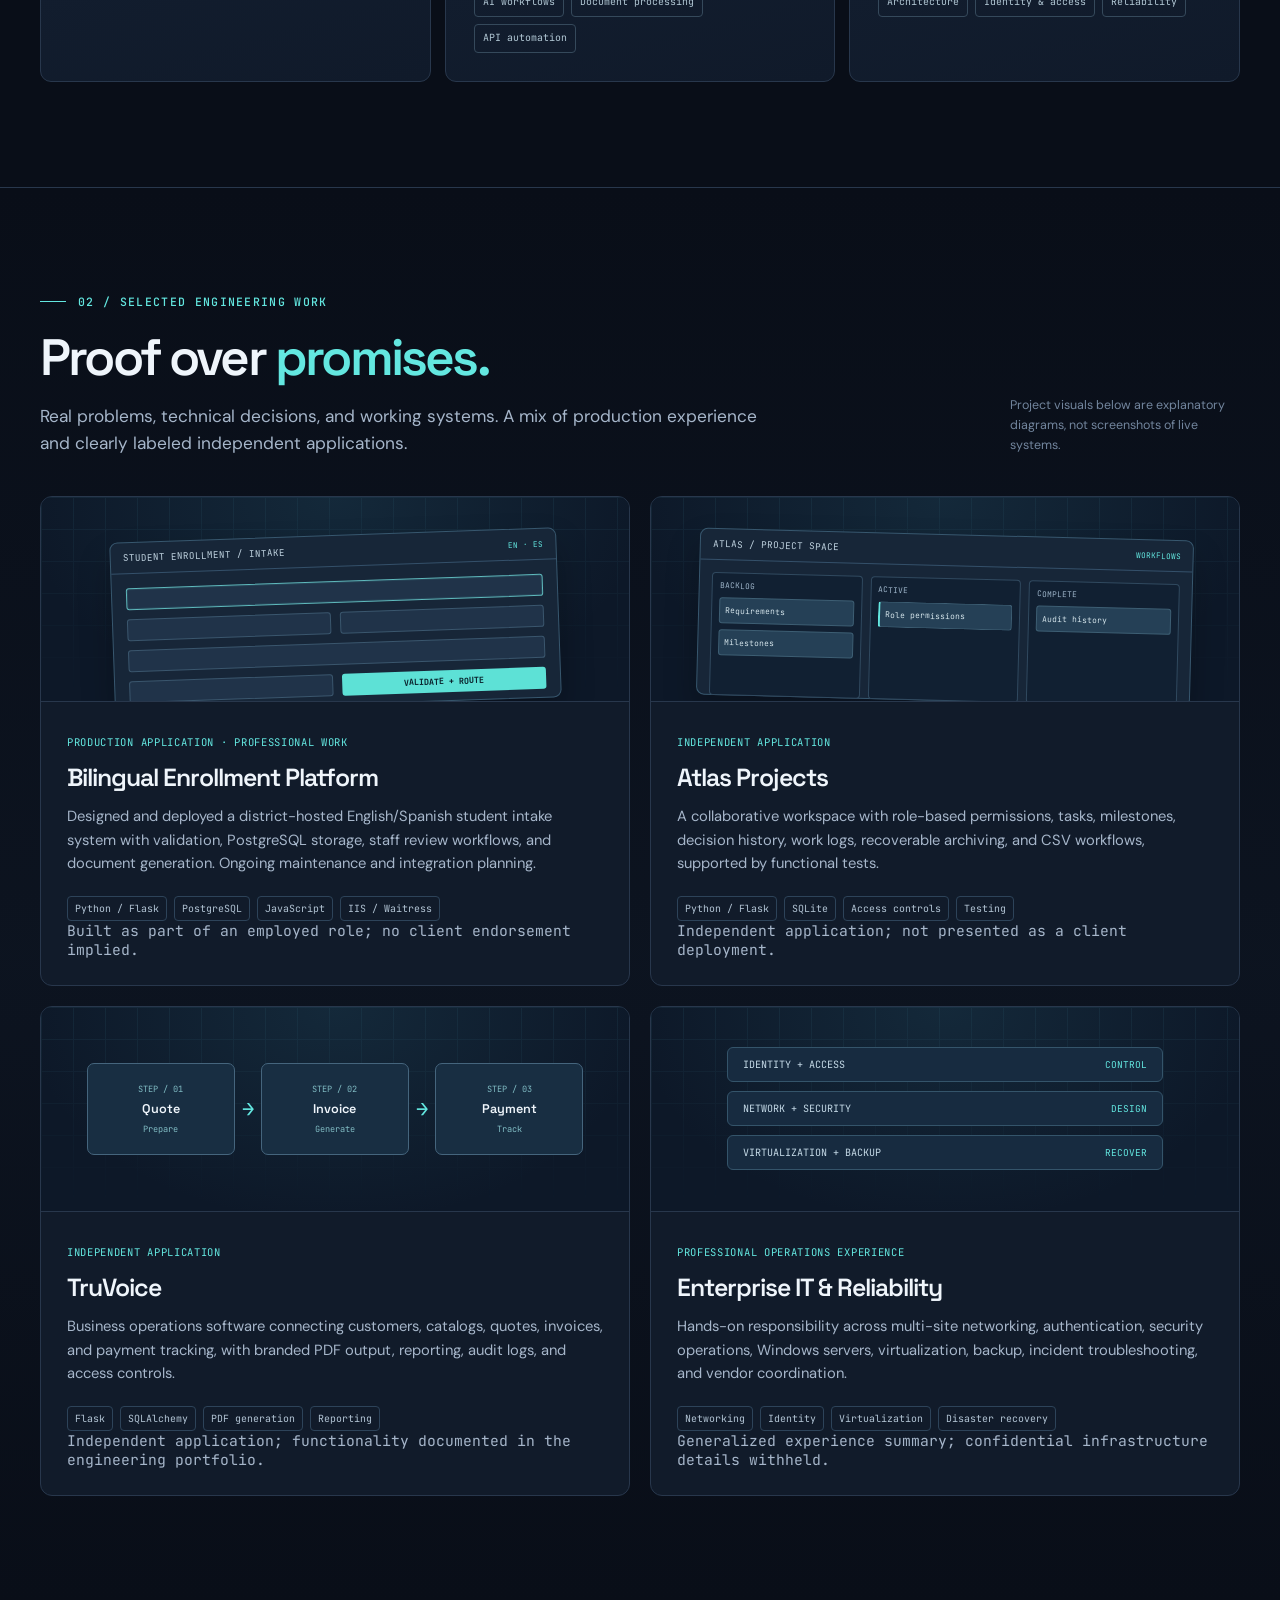
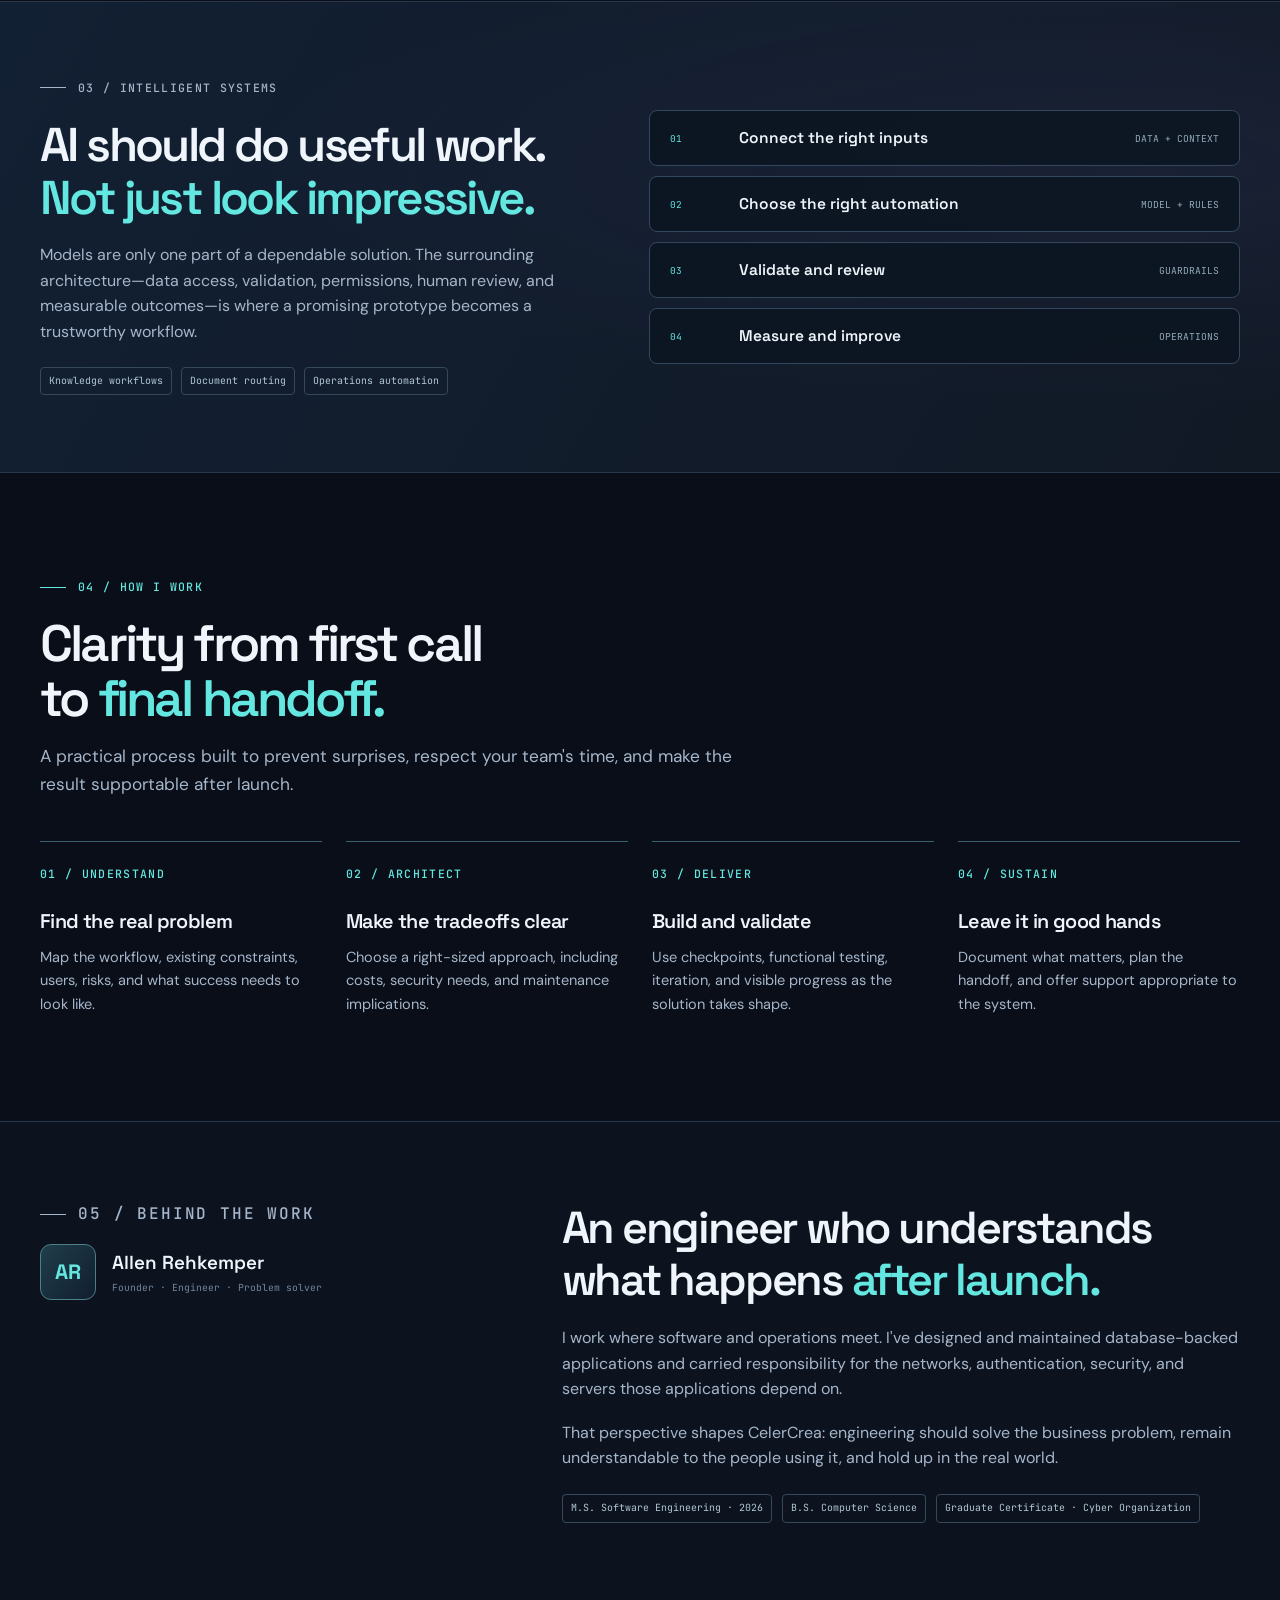
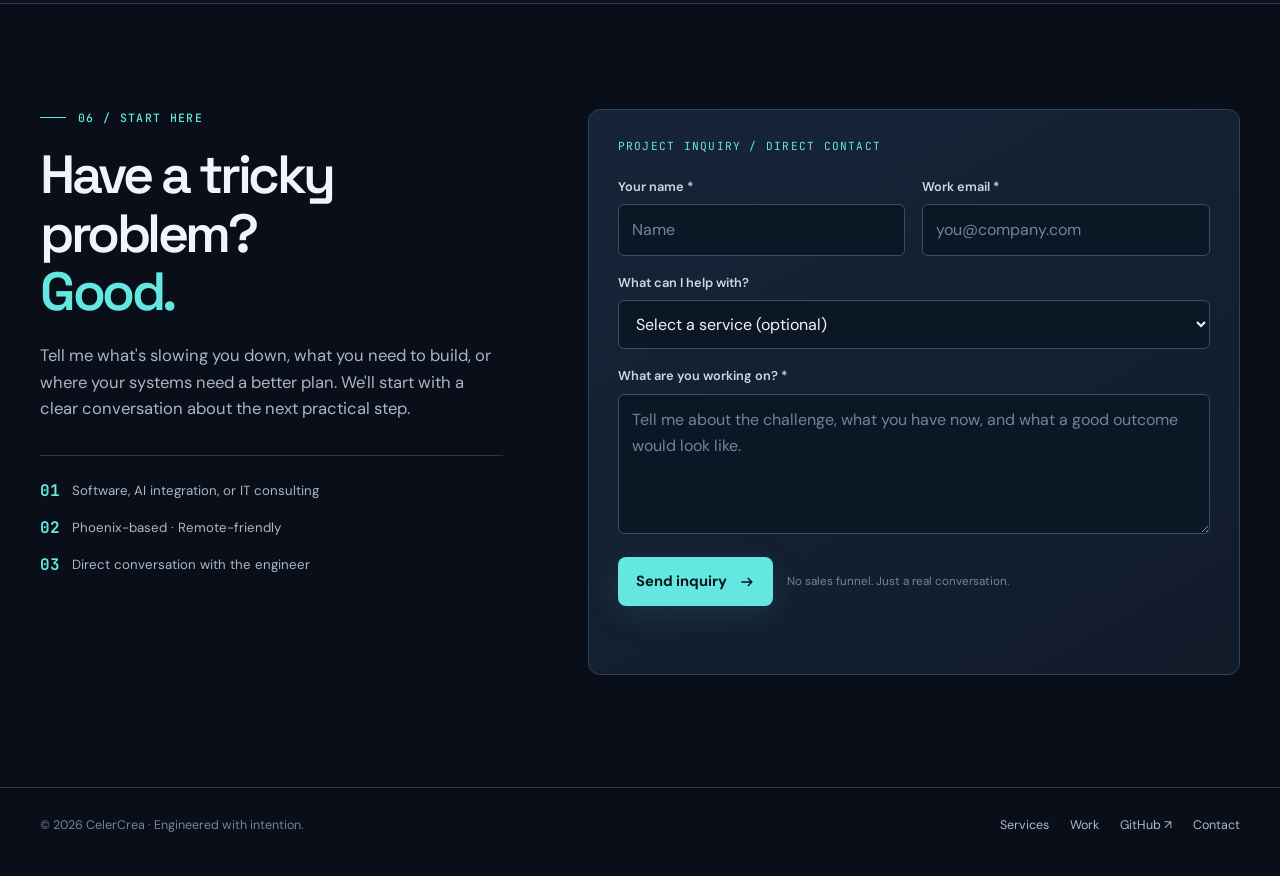
==== commit dda3d597: "Redesign CelerCrea as software, AI and IT engineering studio" ====
--- a/Website/index.html
+++ b/Website/index.html
@@ -1,1001 +1,641 @@
 <!doctype html>
 <html lang="en">
 <head>
-  <meta charset="utf-8" />
-  <meta name="viewport" content="width=device-width, initial-scale=1" />
-  <title>CelerCrea — Create swiftly. Ship clean.</title>
-  <meta name="description" content="CelerCrea builds premium websites, apps, and automation for small businesses. Create swiftly. Ship clean." />
-
-  <!-- Fonts -->
+  <meta charset="utf-8">
+  <meta name="viewport" content="width=device-width, initial-scale=1">
+  <meta name="theme-color" content="#090e18">
+  <meta name="description" content="CelerCrea is a founder-led engineering consultancy for custom software, AI integration, and IT infrastructure. Built and led by Allen Rehkemper in Phoenix, Arizona.">
+  <meta property="og:type" content="website">
+  <meta property="og:url" content="https://celercrea.com/">
+  <meta property="og:title" content="CelerCrea | Software, AI & IT Engineering">
+  <meta property="og:description" content="Complex technology. Clear solutions. Custom software, intelligent workflows, and resilient IT infrastructure.">
+  <meta property="og:image" content="https://celercrea.com/og-image.svg">
+  <meta name="twitter:card" content="summary_large_image">
+  <title>CelerCrea — Software, AI &amp; IT Engineering</title>
+  <link rel="icon" type="image/svg+xml" href="/favicon.svg">
   <link rel="preconnect" href="https://fonts.googleapis.com">
   <link rel="preconnect" href="https://fonts.gstatic.com" crossorigin>
-  <link href="https://fonts.googleapis.com/css2?family=Inter:wght@400;500;600&family=Space+Grotesk:wght@500;600;700&display=swap" rel="stylesheet">
-
+  <link href="https://fonts.googleapis.com/css2?family=DM+Sans:wght@400;500;600;700&family=Space+Grotesk:wght@400;500;600;700&family=JetBrains+Mono:wght@400;500;600&display=swap" rel="stylesheet">
+  <script>document.documentElement.classList.add("js");</script>
   <style>
     :root{
-      --bg: #0B1020;
-      --panel: rgba(16, 27, 54, .55);
-      --panel-strong: rgba(16, 27, 54, .75);
-      --stroke: rgba(255,255,255,.10);
-      --stroke-strong: rgba(255,255,255,.16);
-      --text: #EAF2FF;
-      --muted: #A8B4D2;
-      --muted2: #7C8AA6;
-
-      --cyan: #35D3FF;
-      --ember: #FF5A3C;
-
-      --shadow: 0 18px 70px rgba(0,0,0,.55);
-      --shadow-soft: 0 12px 40px rgba(0,0,0,.45);
-
-      --radius: 18px;
-      --radius-lg: 26px;
-
-      --max: 1140px;
+      color-scheme:dark;
+      --bg:#090e18;--bg2:#0d1522;--panel:#121e2f;--panel2:#162439;
+      --text:#eff5fb;--muted:#a6b6ca;--dim:#72859d;
+      --line:#28374c;--line-bright:#35526b;--cyan:#63e7e0;
+      --cyan-deep:#22adbf;--violet:#9b92ed;--gold:#d6b68c;
+      --serif:"Space Grotesk",sans-serif;--sans:"DM Sans",sans-serif;--mono:"JetBrains Mono",monospace;
+      --wide:1200px;
     }
-
-    *{box-sizing:border-box}
-    html,body{height:100%}
-    body{
-      margin:0;
-      background: radial-gradient(1200px 900px at 20% -10%, rgba(53,211,255,.18), transparent 55%),
-                  radial-gradient(1000px 800px at 90% 5%, rgba(255,90,60,.14), transparent 55%),
-                  radial-gradient(900px 700px at 55% 110%, rgba(155,110,255,.10), transparent 50%),
-                  var(--bg);
-      color: var(--text);
-      font-family: Inter, system-ui, -apple-system, Segoe UI, Roboto, Arial, sans-serif;
-      line-height:1.5;
-      overflow-x:hidden;
+    *,*::before,*::after{box-sizing:border-box}
+    html{scroll-behavior:smooth;scroll-padding-top:95px}
+    body{margin:0;background:var(--bg);color:var(--text);font-family:var(--sans);line-height:1.6;overflow-x:hidden}
+    body::before{content:"";position:absolute;inset:0 0 auto;height:1150px;z-index:-2;pointer-events:none;background:
+      radial-gradient(ellipse 740px 650px at 83% 12%,rgba(36,140,168,.16),transparent 72%),
+      radial-gradient(ellipse 670px 420px at 11% 30%,rgba(96,63,160,.12),transparent 74%),
+      linear-gradient(180deg,#0c1320 0%,#090e18 86%)}
+    body::after{content:"";position:absolute;inset:0 0 auto;height:820px;z-index:-1;opacity:.22;pointer-events:none;
+      background-image:linear-gradient(to right,rgba(99,231,224,.075) 1px,transparent 1px),linear-gradient(to bottom,rgba(99,231,224,.075) 1px,transparent 1px);
+      background-size:62px 62px;mask-image:linear-gradient(#000,transparent 87%)}
+    a{color:inherit}button,input,select,textarea{font:inherit}
+    button{cursor:pointer}
+    :focus-visible{outline:2px solid var(--cyan);outline-offset:4px}
+    ::selection{background:var(--cyan);color:#07131b}
+    .skip{position:fixed;top:-60px;left:14px;z-index:300;padding:10px 14px;background:var(--cyan);color:#08141a;border-radius:6px}
+    .skip:focus{top:12px}
+    .wrap{width:min(var(--wide),calc(100% - 64px));margin-inline:auto}
+    .mono{font:500 .72rem/1.5 var(--mono);letter-spacing:.115em;text-transform:uppercase}
+    .eyebrow{display:flex;align-items:center;gap:12px;color:var(--cyan);margin:0 0 20px}
+    .eyebrow::before{content:"";height:1px;width:26px;background:currentColor}
+    .section{padding:105px 0}
+    .section-head{max-width:720px;margin-bottom:42px}
+    .section-head h2{font:600 clamp(2rem,4vw,3.45rem)/1.08 var(--serif);letter-spacing:-.055em;margin:0 0 17px}
+    .section-head p:last-child{color:var(--muted);font-size:1.08rem;margin:0}
+    .accent{color:var(--cyan)}
+    .soft{color:var(--muted)}
+    .rule{border-top:1px solid var(--line)}
+    .btn{display:inline-flex;align-items:center;justify-content:center;gap:12px;text-decoration:none;border-radius:8px;padding:13px 18px;font-weight:700;font-size:.92rem;transition:transform .2s,background .2s,border-color .2s}
+    .btn:hover{transform:translateY(-2px)}
+    .btn-primary{background:var(--cyan);color:#07161d;border:1px solid var(--cyan);box-shadow:0 8px 32px rgba(99,231,224,.12)}
+    .btn-primary:hover{background:#8cf5ed}
+    .btn-outline{border:1px solid #465a71;background:rgba(15,25,40,.72);color:var(--text)}
+    .btn-outline:hover{border-color:var(--cyan);background:rgba(99,231,224,.07)}
+    .btn svg,.text-link svg{width:16px;height:16px}
+    .text-link{display:inline-flex;align-items:center;gap:8px;color:var(--cyan);font-size:.89rem;font-weight:700;text-decoration:none}
+    .text-link:hover{text-decoration:underline}
+    header{position:sticky;top:0;z-index:100;background:rgba(9,14,24,.83);border-bottom:1px solid rgba(102,127,157,.22);backdrop-filter:blur(18px)}
+    .nav-bar{display:flex;align-items:center;justify-content:space-between;min-height:76px;gap:24px}
+    .brand{display:inline-flex;align-items:center;gap:11px;text-decoration:none;flex-shrink:0}
+    .brand-mark{width:37px;height:37px;flex:none}
+    .brand-copy strong{display:block;font:700 1.16rem/.98 var(--serif);letter-spacing:-.045em}
+    .brand-copy small{display:block;margin-top:5px;color:var(--dim);font:.57rem var(--mono);letter-spacing:.12em;text-transform:uppercase}
+    .nav-links{display:flex;align-items:center;gap:29px}
+    .nav-links>a:not(.nav-cta){font-size:.87rem;font-weight:600;color:var(--muted);text-decoration:none;transition:color .2s}
+    .nav-links>a:hover{color:var(--cyan)}
+    .nav-cta{border:1px solid rgba(99,231,224,.36);background:rgba(99,231,224,.07);padding:9px 14px;border-radius:6px;font-size:.82rem;font-weight:700;color:var(--cyan);text-decoration:none}
+    .nav-cta:hover{background:rgba(99,231,224,.15)}
+    .menu-toggle{display:none;background:transparent;border:1px solid var(--line-bright);color:var(--text);padding:8px 10px;border-radius:6px}
+    .menu-toggle svg{display:block;width:22px;height:22px}
+    .hero{padding:105px 0 60px}
+    .hero-grid{display:grid;grid-template-columns:1.03fr .97fr;gap:44px;align-items:center}
+    .hero h1{font:600 clamp(3.7rem,6.8vw,6.5rem)/.97 var(--serif);letter-spacing:-.085em;max-width:770px;margin:0 0 28px}
+    .hero h1 span{color:var(--cyan)}
+    .hero-lede{font-size:1.14rem;color:var(--muted);max-width:590px;margin:0 0 30px;line-height:1.72}
+    .hero-actions{display:flex;gap:12px;flex-wrap:wrap}
+    .hero-credit{margin-top:37px;padding-top:22px;border-top:1px solid var(--line);display:flex;align-items:center;gap:13px;color:var(--dim);font-size:.78rem;line-height:1.5}
+    .credit-dot{width:9px;height:9px;border-radius:50%;background:var(--cyan);box-shadow:0 0 0 6px rgba(99,231,224,.08);flex:none}
+    .hero-visual{position:relative;min-height:520px}
+    .diagram{position:absolute;inset:8px 0 0;margin:0;border:1px solid #2e4259;border-radius:17px;overflow:hidden;background:linear-gradient(153deg,rgba(25,43,63,.89),rgba(9,16,29,.93));box-shadow:0 34px 92px rgba(0,0,0,.28)}
+    .diagram::before{content:"";position:absolute;inset:0;background-image:radial-gradient(circle,rgba(122,173,207,.26) 1px,transparent 1px);background-size:20px 20px;opacity:.27;mask-image:linear-gradient(140deg,#000,transparent 70%)}
+    .diagram::after{content:"";position:absolute;width:360px;height:360px;border-radius:50%;top:20%;left:10%;background:radial-gradient(circle,rgba(99,231,224,.13),transparent 67%);filter:blur(8px);pointer-events:none}
+    .diagram-top{position:relative;z-index:2;display:flex;align-items:center;justify-content:space-between;border-bottom:1px solid var(--line);padding:17px 20px}
+    .window-dots{display:flex;gap:6px}
+    .window-dots i{width:7px;height:7px;border-radius:50%;border:1px solid #71829a}
+    .diagram-top .mono{color:#9fb9c9;font-size:.6rem}
+    .diagram-surface{position:relative;height:405px}
+    .paths{position:absolute;width:100%;height:100%;inset:0;z-index:1;overflow:visible}
+    .paths path{fill:none;stroke:#426881;stroke-width:1.2;stroke-dasharray:5 7}
+    .paths .glow{stroke:var(--cyan);stroke-width:2;stroke-dasharray:10 15;animation:signal 12s linear infinite}
+    @keyframes signal{to{stroke-dashoffset:-250}}
+    .system-card{position:absolute;z-index:3;background:rgba(17,31,48,.97);border:1px solid #37506b;border-radius:9px;padding:14px 16px;box-shadow:0 15px 42px rgba(0,0,0,.22);min-width:152px}
+    .system-card strong{display:block;font:600 .93rem var(--serif);margin:5px 0}
+    .system-card small{font-size:.66rem;color:#8ca9bc}
+    .system-card .mono{font-size:.57rem;color:var(--cyan)}
+    .system-card.app{top:42px;left:6%}
+    .system-card.ai{top:42px;right:5%}
+    .system-card.infra{bottom:37px;left:6%}
+    .system-card.core{bottom:27px;right:5%;background:linear-gradient(140deg,#193745,#15283c);border-color:#4ba6aa}
+    .system-card.core .mono{color:#b0eee8}
+    .system-center{position:absolute;z-index:3;left:50%;top:51%;transform:translate(-50%,-50%);display:grid;place-items:center;width:138px;height:138px;border:1px solid #4a8191;border-radius:50%;background:radial-gradient(circle,rgba(28,69,83,.95),rgba(13,27,42,.98));box-shadow:0 0 0 12px rgba(99,231,224,.025),0 0 58px rgba(99,231,224,.1)}
+    .system-center span{font:700 1rem/1.1 var(--serif);letter-spacing:-.05em;text-align:center}
+    .system-center small{font:500 .5rem var(--mono);color:#a3dcd7;letter-spacing:.13em;margin-top:6px}
+    .diagram-caption{padding:13px 20px;border-top:1px solid var(--line);position:relative;color:#7992a7;font:.61rem/1.4 var(--mono);letter-spacing:.01em}
+    .cred-strip{padding:29px 0;border-top:1px solid var(--line);border-bottom:1px solid var(--line)}
+    .cred-list{display:grid;grid-template-columns:repeat(4,1fr);gap:16px}
+    .cred-item{display:flex;align-items:center;gap:11px;color:#b7c7d6;font-size:.81rem;font-weight:600}
+    .cred-item::before{content:"+";font:600 1.1rem var(--mono);color:var(--cyan)}
+    .services-grid{display:grid;grid-template-columns:repeat(3,1fr);gap:14px}
+    .service{position:relative;min-height:395px;background:linear-gradient(165deg,#152235,#101a2a);border:1px solid var(--line);padding:28px;border-radius:11px;overflow:hidden;transition:border-color .2s,transform .25s}
+    .service:hover{border-color:#4b6f81;transform:translateY(-4px)}
+    .service::after{content:"";position:absolute;top:-100px;right:-95px;width:240px;height:240px;border-radius:50%;background:radial-gradient(circle,rgba(99,231,224,.085),transparent 72%);pointer-events:none}
+    .service-number{color:#7892ab}
+    .service-icon{height:65px;display:flex;align-items:center;color:var(--cyan)}
+    .service-icon svg{width:38px;height:38px;stroke-width:1.3}
+    .service h3{font:600 1.55rem/1.2 var(--serif);letter-spacing:-.04em;margin:8px 0 15px}
+    .service p{font-size:.93rem;color:var(--muted);margin:0}
+    .service-tags{display:flex;flex-wrap:wrap;gap:7px;margin-top:26px}
+    .tag{font:.62rem/1.5 var(--mono);color:#b1c7d4;border:1px solid #35495b;padding:6px 8px;border-radius:4px}
+    .work-section{background:linear-gradient(180deg,transparent,rgba(17,27,42,.43) 55%,transparent)}
+    .section-split{display:flex;align-items:end;justify-content:space-between;gap:24px}
+    .section-split .section-head{margin-bottom:38px}
+    .side-note{max-width:230px;font-size:.78rem;color:var(--dim);margin-bottom:40px}
+    .work-grid{display:grid;grid-template-columns:repeat(2,1fr);gap:20px}
+    .work-card{background:#111b2a;border:1px solid var(--line);border-radius:12px;overflow:hidden}
+    .case-visual{height:205px;position:relative;display:flex;align-items:center;justify-content:center;overflow:hidden;background:radial-gradient(ellipse at 50% 0%,rgba(47,108,130,.2),transparent 75%),#0d1828;border-bottom:1px solid var(--line)}
+    .case-visual::before{content:"";position:absolute;inset:0;opacity:.24;background-image:linear-gradient(90deg,#2a5264 1px,transparent 1px),linear-gradient(#2a5264 1px,transparent 1px);background-size:32px 32px;mask-image:linear-gradient(#000,transparent)}
+    .ui-panel{position:relative;z-index:1;box-shadow:0 18px 32px rgba(0,0,0,.25);border:1px solid #37576e;background:#172638;border-radius:8px}
+    .ui-top{border-bottom:1px solid #34506a;display:flex;align-items:center;justify-content:space-between;padding:9px 12px;color:#bfd2df;font:.58rem var(--mono)}
+    .ui-top small{color:var(--cyan)}
+    .enrollment-ui{width:76%;height:170px;transform:translateY(21px) rotate(-2deg)}
+    .ui-fields{display:grid;grid-template-columns:1fr 1fr;gap:9px;padding:14px}
+    .ui-field{height:22px;border:1px solid #3a566d;border-radius:3px;background:#203349}
+    .ui-field.wide{grid-column:span 2}
+    .ui-field.active{border-color:#5eb8bb;box-shadow:inset 0 0 0 1px rgba(99,231,224,.1)}
+    .tiny-btn{height:22px;background:#5de1d6;color:#09202a;border-radius:3px;text-align:center;font:700 .53rem/22px var(--mono)}
+    .atlas-ui{width:84%;height:167px;transform:translateY(19px) rotate(1.5deg)}
+    .kanban{display:grid;grid-template-columns:repeat(3,1fr);gap:8px;padding:12px}
+    .kanban-col{min-height:123px;border:1px solid #30495f;border-radius:4px;padding:7px;background:#112032}
+    .kanban-label{font:.49rem var(--mono);color:#9db4c9;margin-bottom:7px}
+    .kanban-task{background:#254056;color:#d2e2e9;border:1px solid #3d5e73;padding:7px 5px;margin-bottom:6px;border-radius:3px;font:.5rem var(--mono)}
+    .kanban-task.alt{border-left:2px solid var(--cyan)}
+    .flow-demo{position:relative;z-index:1;display:flex;align-items:center;gap:7px;width:90%;justify-content:center}
+    .flow-box{width:28%;min-height:92px;display:grid;align-content:center;text-align:center;gap:6px;background:#182e42;border:1px solid #45657d;border-radius:7px;padding:8px 4px}
+    .flow-box b{font:600 .79rem var(--serif)}
+    .flow-box small{font:.54rem var(--mono);color:#81bdc5}
+    .flow-arrow{color:var(--cyan);font:700 1.3rem var(--mono)}
+    .infra-visual{display:flex;flex-direction:column;gap:9px;width:74%;position:relative;z-index:1}
+    .infra-line{display:flex;align-items:center;justify-content:space-between;padding:10px 15px;border:1px solid #34546a;background:#172b40;border-radius:6px}
+    .infra-line span{font:.63rem var(--mono);color:#c5dae7}
+    .infra-line em{font:.59rem var(--mono);color:var(--cyan);font-style:normal}
+    .work-body{padding:26px}
+    .work-meta{font:.66rem var(--mono);letter-spacing:.065em;color:var(--cyan);text-transform:uppercase}
+    .work-body h3{font:600 1.55rem/1.16 var(--serif);letter-spacing:-.04em;margin:11px 0 12px}
+    .work-body p{color:var(--muted);margin:0;font-size:.92rem}
+    .work-body ul{display:flex;flex-wrap:wrap;gap:7px;list-style:none;padding:0;margin:20px 0 0}
+    .work-body li{font:.62rem var(--mono);color:#b3c5d5;padding:5px 7px;border:1px solid #2d4359;border-radius:4px}
+    .work-caption{color:#70869b;font:.61rem var(--mono);margin-top:16px}
+    .ai-band{padding:77px 0;background:radial-gradient(ellipse at 90% 35%,rgba(70,67,121,.16),transparent 55%),linear-gradient(120deg,#122033,#111925);border-block:1px solid var(--line)}
+    .ai-layout{display:grid;grid-template-columns:.95fr 1.05fr;gap:75px;align-items:center}
+    .ai-layout h2{font:600 clamp(2.1rem,3.7vw,3.45rem)/1.12 var(--serif);letter-spacing:-.055em;margin:0 0 18px}
+    .ai-layout p{color:var(--muted);margin:0 0 22px}
+    .ai-examples{display:flex;gap:9px;flex-wrap:wrap}
+    .ai-flow{display:grid;gap:10px}
+    .flow-step{display:grid;grid-template-columns:55px 1fr auto;align-items:center;gap:14px;padding:17px 20px;border:1px solid #34475f;border-radius:8px;background:rgba(10,20,32,.8)}
+    .flow-step strong{font:600 .97rem var(--serif)}
+    .flow-step span{font:.59rem var(--mono);color:var(--cyan)}
+    .flow-step small{font:.6rem var(--mono);color:#92a9b8}
+    .process-grid{display:grid;grid-template-columns:repeat(4,1fr);gap:24px}
+    .process-item{padding-top:18px;border-top:1px solid #3a6172}
+    .process-item .mono{color:var(--cyan)}
+    .process-item h3{font:600 1.24rem var(--serif);letter-spacing:-.03em;margin:23px 0 12px}
+    .process-item p{font-size:.91rem;color:var(--muted);margin:0}
+    .about{padding:80px 0;border-top:1px solid var(--line);border-bottom:1px solid var(--line);background:rgba(20,31,47,.33)}
+    .about-grid{display:grid;grid-template-columns:.78fr 1.22fr;gap:88px}
+    .about-label{display:flex;align-items:center;gap:16px}
+    .about-crest{width:56px;height:56px;display:grid;place-items:center;color:var(--cyan);border:1px solid #4b7f89;border-radius:11px;background:linear-gradient(130deg,#203e4a,#111e30);font:700 1.3rem var(--serif)}
+    .about-label strong{font:600 1.18rem var(--serif)}
+    .about-label small{display:block;font:.61rem var(--mono);color:var(--dim);margin-top:4px}
+    .about h2{font:600 clamp(1.9rem,3.5vw,3.15rem)/1.15 var(--serif);letter-spacing:-.05em;margin:0 0 20px}
+    .about p{font-size:1rem;color:var(--muted);margin:0 0 18px}
+    .about-tags{display:flex;gap:10px;flex-wrap:wrap;margin-top:23px}
+    .contact-section{padding:105px 0 112px}
+    .contact-grid{display:grid;grid-template-columns:.83fr 1.17fr;gap:85px}
+    .contact-grid h2{font:600 clamp(2.35rem,4.2vw,3.9rem)/1.09 var(--serif);letter-spacing:-.065em;margin:0 0 20px}
+    .contact-grid .lede{color:var(--muted);font-size:1.04rem}
+    .contact-notes{padding-top:24px;margin-top:33px;border-top:1px solid var(--line);display:grid;gap:16px}
+    .contact-notes span{display:flex;gap:12px;align-items:center;font-size:.83rem;color:#a7b8c7}
+    .contact-notes b{font:700 1rem var(--mono);color:var(--cyan)}
+    .contact-form{border:1px solid #304459;border-radius:12px;background:linear-gradient(150deg,#172438,#111b2a);padding:29px}
+    .form-head{font:.7rem var(--mono);color:var(--cyan);letter-spacing:.11em;margin:0 0 24px}
+    .form-grid{display:grid;grid-template-columns:1fr 1fr;gap:17px}
+    .field{display:flex;flex-direction:column;gap:7px}
+    .field.full{grid-column:span 2}
+    .field label{font-size:.8rem;font-weight:600;color:#cbd9e6}
+    .field input,.field select,.field textarea{width:100%;border-radius:6px;background:#0c1726;border:1px solid #375066;color:var(--text);padding:12px 13px;outline:none;transition:border-color .2s,box-shadow .2s}
+    .field input::placeholder,.field textarea::placeholder{color:#6f849a}
+    .field input:focus,.field select:focus,.field textarea:focus{border-color:var(--cyan);box-shadow:0 0 0 3px rgba(99,231,224,.10)}
+    .field textarea{min-height:140px;resize:vertical}
+    .form-bottom{display:flex;align-items:center;gap:14px;flex-wrap:wrap;margin-top:23px}
+    .form-bottom .btn{border:0}
+    .form-bottom small{color:var(--dim);font-size:.73rem}
+    .form-status{min-height:24px;margin:15px 0 0;color:var(--muted);font-size:.83rem}
+    .form-status[data-kind="error"]{color:#f3aaac}
+    .form-status[data-kind="success"]{color:var(--cyan)}
+    .form-honeypot{position:absolute;width:1px;height:1px;overflow:hidden;clip-path:inset(50%);white-space:nowrap}
+    footer{border-top:1px solid var(--line);padding:28px 0 40px}
+    .footer-inner{display:flex;align-items:center;justify-content:space-between;gap:22px}
+    .footer-inner p{margin:0;font-size:.78rem;color:var(--dim)}
+    .footer-links{display:flex;gap:21px;flex-wrap:wrap}
+    .footer-links a{font-size:.78rem;color:#a6bcce;text-decoration:none}
+    .footer-links a:hover{color:var(--cyan)}
+    @media(max-width:1100px){
+      .hero-grid{gap:25px}.hero h1{font-size:clamp(3.4rem,6.5vw,5rem)}
+      .ai-layout{gap:32px}.about-grid,.contact-grid{gap:42px}
     }
-
-    /* Aurora layer */
-    .aurora{
-      position:fixed; inset:-20%;
-      pointer-events:none;
-      filter: blur(40px);
-      opacity:.55;
-      z-index:-1;
-      background:
-        radial-gradient(closest-side at 30% 30%, rgba(53,211,255,.35), transparent 60%),
-        radial-gradient(closest-side at 70% 35%, rgba(255,90,60,.25), transparent 60%),
-        radial-gradient(closest-side at 55% 75%, rgba(124,58,237,.22), transparent 60%);
-      animation: drift 14s ease-in-out infinite alternate;
-      transform: translate3d(0,0,0);
+    @media(max-width:900px){
+      .hero-grid{grid-template-columns:1fr}.hero{padding:76px 0 55px}
+      .hero-visual{min-height:440px;max-width:630px;width:100%;margin:auto}
+      .diagram-surface{height:325px}
+      .diagram{inset:0 0 0}
+      .cred-list{grid-template-columns:repeat(2,1fr);row-gap:18px}
+      .services-grid{grid-template-columns:1fr 1fr}
+      .service:last-child{grid-column:span 2;min-height:auto}
+      .ai-layout,.about-grid,.contact-grid{grid-template-columns:1fr;gap:35px}
+      .process-grid{grid-template-columns:repeat(2,1fr)}
     }
-    @keyframes drift{
-      from{ transform: translate(-2%, -1%) scale(1.0) }
-      to{ transform: translate(2%, 1%) scale(1.05) }
+    @media(max-width:700px){
+      .wrap{width:min(var(--wide),calc(100% - 36px))}
+      .nav-bar{min-height:69px}
+      .menu-toggle{display:inline-flex}
+      .nav-links{gap:16px}
+      html:not(.js) .menu-toggle{display:none}
+      html:not(.js) .nav-links{position:absolute;top:69px;left:0;right:0;padding:24px;background:#0d1827;flex-direction:column;align-items:stretch}
+      html.js .nav-links{display:none;position:absolute;left:0;right:0;top:69px;padding:24px 18px 26px;background:#0d1827;border-bottom:1px solid var(--line);box-shadow:0 25px 45px rgba(0,0,0,.25);flex-direction:column;align-items:stretch}
+      html.js .nav-links[data-open="true"]{display:flex}
+      .nav-links>a:not(.nav-cta){font-size:1rem;padding:5px 3px}
+      .nav-cta{text-align:center}
+      .hero h1{font-size:clamp(3.2rem,12vw,5rem)}
+      .hero-visual{min-height:415px}
+      .diagram-surface{height:300px}
+      .system-card{min-width:110px;padding:10px}
+      .system-card strong{font-size:.73rem}
+      .system-card small{font-size:.52rem}
+      .system-card.app{left:3%}.system-card.ai{right:3%}.system-card.infra{left:3%}.system-card.core{right:3%}
+      .system-center{width:100px;height:100px}
+      .system-center span{font-size:.82rem}
+      .section{padding:77px 0}
+      .services-grid,.work-grid{grid-template-columns:1fr}
+      .service,.service:last-child{grid-column:auto;min-height:325px}
+      .section-split{display:block}.side-note{max-width:none;margin:-20px 0 30px}
+      .form-grid{grid-template-columns:1fr}.field.full{grid-column:auto}
     }
-
-    a{color:inherit}
-    .wrap{max-width:var(--max); margin:0 auto; padding:0 22px}
-    .topbar{
-      position:sticky; top:0; z-index:50;
-      backdrop-filter: blur(10px);
-      background: linear-gradient(to bottom, rgba(11,16,32,.85), rgba(11,16,32,.55));
-      border-bottom:1px solid rgba(255,255,255,.08);
+    @media(max-width:420px){
+      .hero h1{font-size:3rem}
+      .hero-lede{font-size:1rem}
+      .btn{width:100%}
+      .hero-actions{flex-direction:column}
+      .cred-list{grid-template-columns:1fr}
+      .hero-visual{min-height:360px}
+      .diagram-surface{height:260px}
+      .system-card{min-width:97px;padding:8px}
+      .system-card small{display:none}
+      .system-card strong{font-size:.68rem}
+      .system-center{width:87px;height:87px}
+      .system-center span{font-size:.7rem}
+      .diagram-top{padding:11px}
+      .diagram-caption{font-size:.48rem;padding:10px}
+      .flow-step{grid-template-columns:30px 1fr;gap:6px}.flow-step small{display:none}
+      .contact-form{padding:19px}
+      .footer-inner{align-items:start;flex-direction:column}
     }
-    .nav{
-      display:flex; align-items:center; justify-content:space-between;
-      padding:16px 0;
-    }
-
-    .brand{
-      display:flex; gap:12px; align-items:center;
-      text-decoration:none;
-    }
-    .mark{
-      width:42px; height:42px; border-radius:14px;
-      background:
-        radial-gradient(14px 14px at 28% 28%, rgba(53,211,255,.9), rgba(53,211,255,.0) 65%),
-        radial-gradient(16px 16px at 68% 70%, rgba(255,90,60,.85), rgba(255,90,60,.0) 70%),
-        linear-gradient(180deg, rgba(255,255,255,.10), rgba(255,255,255,.03));
-      border:1px solid rgba(255,255,255,.12);
-      box-shadow: 0 10px 30px rgba(0,0,0,.35);
-      position:relative;
-      overflow:hidden;
-    }
-    .mark:after{
-      content:"";
-      position:absolute; inset:-60%;
-      background: radial-gradient(circle at 30% 30%, rgba(255,255,255,.24), transparent 55%);
-      transform: rotate(12deg);
-      opacity:.7;
-    }
-    .brand b{
-      font-family: "Space Grotesk", Inter, sans-serif;
-      letter-spacing:.2px;
-      font-size:18px;
-    }
-    .brand span{
-      display:block;
-      font-size:12px;
-      color:var(--muted2);
-      margin-top:2px;
-    }
-
-    .links{
-      display:flex; gap:18px; align-items:center;
-    }
-    .links a{
-      text-decoration:none;
-      color:var(--muted);
-      font-size:14px;
-      padding:10px 10px;
-      border-radius:12px;
-    }
-    .links a:hover{ color: var(--text); background: rgba(255,255,255,.05); }
-
-    .btn{
-      display:inline-flex; gap:10px; align-items:center; justify-content:center;
-      padding:12px 16px;
-      border-radius:14px;
-      text-decoration:none;
-      font-weight:600;
-      border:1px solid rgba(255,255,255,.14);
-      background: rgba(255,255,255,.06);
-      box-shadow: var(--shadow-soft);
-      transition: transform .18s ease, background .18s ease, border-color .18s ease;
-      cursor:pointer;
-    }
-    .btn:hover{ transform: translateY(-1px); border-color: rgba(255,255,255,.22); background: rgba(255,255,255,.09); }
-    .btn.primary{
-      border-color: rgba(53,211,255,.35);
-      background: linear-gradient(135deg, rgba(53,211,255,.18), rgba(255,90,60,.14));
-    }
-    .btn.primary:hover{ border-color: rgba(53,211,255,.55); }
-
-    .hero{
-      padding:64px 0 26px;
-      position:relative;
-    }
-    .hero-grid{
-      display:grid;
-      grid-template-columns: 1.15fr .85fr;
-      gap:26px;
-      align-items:stretch;
-    }
-
-    .kicker{
-      display:inline-flex; gap:10px; align-items:center;
-      padding:8px 12px;
-      border-radius:999px;
-      border:1px solid rgba(255,255,255,.12);
-      background: rgba(255,255,255,.04);
-      color: var(--muted);
-      font-size:13px;
-    }
-    .dot{
-      width:8px; height:8px; border-radius:999px;
-      background: var(--cyan);
-      box-shadow: 0 0 0 6px rgba(53,211,255,.12);
-    }
-
-    h1{
-      font-family: "Space Grotesk", Inter, sans-serif;
-      font-size: clamp(38px, 4.2vw, 56px);
-      line-height:1.05;
-      margin:16px 0 12px;
-      letter-spacing: -0.6px;
-    }
-    .sub{
-      color: var(--muted);
-      font-size: 16px;
-      max-width: 58ch;
-      margin:0 0 22px;
-    }
-    .cta-row{
-      display:flex; gap:12px; align-items:center; flex-wrap:wrap;
-      margin: 18px 0 18px;
-    }
-    .meta-row{
-      display:flex; gap:14px; flex-wrap:wrap;
-      margin-top:18px;
-      color: var(--muted2);
-      font-size:13px;
-    }
-    .meta-pill{
-      display:inline-flex; gap:10px; align-items:center;
-      padding:10px 12px;
-      border-radius:999px;
-      border:1px solid rgba(255,255,255,.10);
-      background: rgba(255,255,255,.03);
-    }
-    .meta-pill i{
-      width:10px; height:10px; border-radius:999px;
-      background: rgba(255,255,255,.18);
-    }
-    .meta-pill i.c{ background: rgba(53,211,255,.55); box-shadow: 0 0 0 6px rgba(53,211,255,.10); }
-    .meta-pill i.e{ background: rgba(255,90,60,.55); box-shadow: 0 0 0 6px rgba(255,90,60,.10); }
-
-    .panel{
-      border:1px solid var(--stroke);
-      background: var(--panel);
-      border-radius: var(--radius-lg);
-      box-shadow: var(--shadow);
-    }
-
-    /* Mock dashboard card */
-    .mock{
-      padding:18px;
-      overflow:hidden;
-      position:relative;
-      isolation:isolate;
-    }
-    .mock:before{
-      content:"";
-      position:absolute; inset:-40%;
-      background:
-        radial-gradient(circle at 25% 35%, rgba(53,211,255,.22), transparent 58%),
-        radial-gradient(circle at 70% 55%, rgba(255,90,60,.18), transparent 60%);
-      filter: blur(26px);
-      opacity:.9;
-      z-index:-1;
-      transform: translate3d(0,0,0);
-    }
-    .mock-top{
-      display:flex; align-items:center; justify-content:space-between;
-      margin-bottom:14px;
-    }
-    .mock-title{
-      display:flex; gap:10px; align-items:center;
-      font-weight:700;
-      font-family:"Space Grotesk", Inter, sans-serif;
-      letter-spacing:.2px;
-    }
-    .chips{ display:flex; gap:8px; }
-    .chip{
-      padding:7px 10px;
-      border-radius:999px;
-      border:1px solid rgba(255,255,255,.12);
-      background: rgba(255,255,255,.04);
-      color: var(--muted);
-      font-size:12px;
-      white-space:nowrap;
-    }
-
-    .mock-grid{
-      display:grid;
-      grid-template-columns: repeat(3, 1fr);
-      gap:12px;
-      margin-bottom:12px;
-    }
-    .stat{
-      padding:12px 12px;
-      border-radius:16px;
-      border:1px solid rgba(255,255,255,.10);
-      background: rgba(255,255,255,.03);
-    }
-    .stat b{ display:block; font-size:18px; letter-spacing:-.2px; }
-    .stat span{ display:block; font-size:12px; color: var(--muted2); margin-top:4px; }
-
-    .pipeline{
-      padding:14px;
-      border-radius:18px;
-      border:1px solid rgba(255,255,255,.10);
-      background: rgba(255,255,255,.03);
-      overflow:hidden;
-    }
-    .pipe-row{ display:flex; justify-content:space-between; align-items:center; margin-bottom:10px; }
-    .pipe-row small{ color: var(--muted2); }
-    .bar{
-      height:10px;
-      border-radius:999px;
-      background: rgba(255,255,255,.08);
-      position:relative;
-      overflow:hidden;
-    }
-    .bar > span{
-      position:absolute; inset:0;
-      width: 0%;
-      border-radius:999px;
-      background: linear-gradient(90deg, rgba(53,211,255,.85), rgba(255,90,60,.85));
-      box-shadow: 0 0 24px rgba(53,211,255,.25);
-      transition: width 1.1s cubic-bezier(.2,.8,.2,1);
-    }
-    .ticks{
-      display:flex; justify-content:space-between;
-      margin-top:10px;
-      color: rgba(234,242,255,.72);
-      font-size:12px;
-    }
-    .ticks span{ opacity:.85; }
-    .ticks span.active{ color: var(--text); }
-
-    /* Sections */
-    section{ padding: 40px 0; }
-    .section-head{
-      display:flex; align-items:flex-end; justify-content:space-between;
-      gap:16px; flex-wrap:wrap;
-      margin-bottom:16px;
-    }
-    h2{
-      font-family:"Space Grotesk", Inter, sans-serif;
-      letter-spacing:-.3px;
-      margin:0;
-      font-size:28px;
-    }
-    .lead{ color: var(--muted); max-width: 70ch; margin: 8px 0 0; }
-    .grid-3{
-      display:grid;
-      grid-template-columns: repeat(3, 1fr);
-      gap:14px;
-    }
-    .grid-2{
-      display:grid;
-      grid-template-columns: repeat(2, 1fr);
-      gap:14px;
-    }
-    .card{
-      padding:18px;
-      border-radius: var(--radius);
-      border:1px solid var(--stroke);
-      background: rgba(255,255,255,.03);
-      transition: transform .18s ease, border-color .18s ease, background .18s ease;
-    }
-    .card:hover{
-      transform: translateY(-2px);
-      border-color: rgba(255,255,255,.18);
-      background: rgba(255,255,255,.05);
-    }
-    .card h3{
-      margin: 0 0 8px;
-      font-size: 16px;
-      font-family:"Space Grotesk", Inter, sans-serif;
-      letter-spacing:.1px;
-    }
-    .card p{
-      margin:0;
-      color: var(--muted);
-      font-size: 14px;
-    }
-    .tagrow{
-      display:flex; gap:8px; flex-wrap:wrap;
-      margin-top:12px;
-    }
-    .tag{
-      font-size:12px;
-      padding:7px 10px;
-      border-radius:999px;
-      border:1px solid rgba(255,255,255,.12);
-      background: rgba(255,255,255,.04);
-      color: rgba(234,242,255,.82);
-    }
-
-    .work-card{
-      display:flex; flex-direction:column; gap:12px;
-    }
-    .thumb{
-      border-radius:18px;
-      border:1px solid rgba(255,255,255,.10);
-      background:
-        linear-gradient(135deg, rgba(53,211,255,.12), rgba(255,90,60,.10)),
-        radial-gradient(circle at 30% 30%, rgba(255,255,255,.10), transparent 55%),
-        rgba(255,255,255,.03);
-      height: 160px;
-      position:relative;
-      overflow:hidden;
-    }
-    .thumb:after{
-      content:"";
-      position:absolute; inset:-40%;
-      background: radial-gradient(circle at 35% 35%, rgba(255,255,255,.16), transparent 55%);
-      transform: rotate(8deg);
-      opacity:.8;
-    }
-    .work-card .row{
-      display:flex; justify-content:space-between; align-items:flex-start; gap:10px;
-    }
-    .work-card .row b{ font-family:"Space Grotesk", Inter, sans-serif; letter-spacing:.1px; }
-    .mini{ color: var(--muted2); font-size: 12px; margin-top: 2px; }
-    .link{
-      color: var(--text);
-      text-decoration:none;
-      border-bottom: 1px dashed rgba(234,242,255,.35);
-      padding-bottom:2px;
-    }
-    .link:hover{ border-bottom-color: rgba(53,211,255,.65); }
-
-    .steps{
-      display:grid;
-      grid-template-columns: repeat(4, 1fr);
-      gap:14px;
-    }
-    .step{
-      padding:16px;
-      border-radius: 18px;
-      border:1px solid rgba(255,255,255,.10);
-      background: rgba(255,255,255,.03);
-    }
-    .step .n{
-      width:28px; height:28px; border-radius:10px;
-      display:inline-flex; align-items:center; justify-content:center;
-      border:1px solid rgba(255,255,255,.14);
-      background: rgba(255,255,255,.06);
-      font-weight:700;
-      margin-bottom:10px;
-      font-size:13px;
-    }
-    .step p{ margin:0; color:var(--muted); font-size:14px; }
-
-    .pricing{
-      display:grid;
-      grid-template-columns: repeat(3, 1fr);
-      gap:14px;
-    }
-    .price{
-      padding:18px;
-      border-radius: 20px;
-      border:1px solid rgba(255,255,255,.10);
-      background: rgba(255,255,255,.03);
-      position:relative;
-      overflow:hidden;
-    }
-    .price.featured{
-      border-color: rgba(53,211,255,.28);
-      background: linear-gradient(180deg, rgba(53,211,255,.07), rgba(255,255,255,.03));
-    }
-    .price h3{ margin:0 0 6px; font-family:"Space Grotesk", Inter, sans-serif; }
-    .price .amt{ font-size:28px; font-weight:800; letter-spacing:-.3px; margin:10px 0 6px; }
-    .price ul{ margin:12px 0 0; padding:0 0 0 18px; color: var(--muted); }
-    .price li{ margin:8px 0; font-size:14px; }
-    .badge{
-      position:absolute; top:14px; right:14px;
-      font-size:11px; padding:7px 10px; border-radius:999px;
-      border:1px solid rgba(53,211,255,.30);
-      background: rgba(53,211,255,.10);
-      color: rgba(234,242,255,.92);
-    }
-
-    details{
-      border:1px solid rgba(255,255,255,.10);
-      background: rgba(255,255,255,.03);
-      border-radius: 18px;
-      padding: 14px 16px;
-    }
-    details summary{
-      cursor:pointer;
-      font-weight:700;
-      font-family:"Space Grotesk", Inter, sans-serif;
-      list-style:none;
-    }
-    details summary::-webkit-details-marker{ display:none; }
-    details p{ margin:10px 0 0; color: var(--muted); font-size:14px; }
-
-    .contact{
-      display:grid;
-      grid-template-columns: 1fr 1fr;
-      gap:14px;
-      align-items:stretch;
-    }
-    .form{
-      padding:18px;
-      border-radius: 20px;
-      border:1px solid rgba(255,255,255,.10);
-      background: rgba(255,255,255,.03);
-    }
-    label{ display:block; font-size:12px; color: var(--muted2); margin: 10px 0 6px; }
-    input, textarea{
-      width:100%;
-      padding:12px 12px;
-      border-radius: 14px;
-      border:1px solid rgba(255,255,255,.12);
-      background: rgba(11,16,32,.55);
-      color: var(--text);
-      outline:none;
-      font: inherit;
-    }
-    textarea{ min-height: 112px; resize: vertical; }
-    input:focus, textarea:focus{
-      border-color: rgba(53,211,255,.45);
-      box-shadow: 0 0 0 4px rgba(53,211,255,.12);
-    }
-
-    footer{
-      padding: 24px 0 40px;
-      color: var(--muted2);
-      font-size:13px;
-      border-top: 1px solid rgba(255,255,255,.08);
-      margin-top: 20px;
-    }
-    .foot{
-      display:flex; justify-content:space-between; gap:14px; flex-wrap:wrap;
-      align-items:center;
-    }
-
-    /* Reveal animation */
-    .reveal{ opacity:0; transform: translateY(12px); transition: opacity .7s ease, transform .7s ease; }
-    .reveal.on{ opacity:1; transform: translateY(0); }
-
-    /* Responsive */
-    @media (max-width: 980px){
-      .hero-grid{ grid-template-columns: 1fr; }
-      .mock-grid{ grid-template-columns: repeat(3, 1fr); }
-      .grid-3{ grid-template-columns: 1fr; }
-      .grid-2{ grid-template-columns: 1fr; }
-      .steps{ grid-template-columns: 1fr; }
-      .pricing{ grid-template-columns: 1fr; }
-      .contact{ grid-template-columns: 1fr; }
-      .links{ display:none; }
-    }
-
-    /* Reduced motion */
-    @media (prefers-reduced-motion: reduce){
-      .aurora{ animation:none; }
-      .card, .btn{ transition:none; }
-      .reveal{ transition:none; }
+    @media(prefers-reduced-motion:reduce){
+      html{scroll-behavior:auto}
+      *,*::before,*::after{animation-duration:.01ms!important;transition-duration:.01ms!important}
     }
   </style>
+  <script type="application/ld+json">
+    {"@context":"https://schema.org","@type":"ProfessionalService","name":"CelerCrea","url":"https://celercrea.com/","description":"Founder-led custom software engineering, AI integration, and IT consulting.","areaServed":"United States","founder":{"@type":"Person","name":"Allen Rehkemper"}}
+  </script>
 </head>
-
 <body>
-  <div class="aurora" aria-hidden="true"></div>
-
-  <header class="topbar">
-    <div class="wrap">
-      <nav class="nav" aria-label="Primary">
-        <a class="brand" href="#top">
-          <div class="mark" aria-hidden="true"></div>
-          <div>
-            <b>CelerCrea</b>
-            <span>Create swiftly. Ship clean.</span>
-          </div>
-        </a>
-
-        <div class="links" role="navigation">
-          <a href="#services">Services</a>
-          <a href="#work">Work</a>
-          <a href="#process">Process</a>
-          <a href="#pricing">Packages</a>
-          <a href="#contact">Contact</a>
-        </div>
-
-        <a class="btn primary" href="#contact" aria-label="Start a project">
-          Start a project →
-        </a>
+  <a class="skip" href="#main">Skip to content</a>
+  <header>
+    <div class="wrap nav-bar">
+      <a class="brand" href="#top" aria-label="CelerCrea home">
+        <svg class="brand-mark" viewBox="0 0 42 42" fill="none" aria-hidden="true">
+          <path d="M21 2 40 21 21 40 2 21 21 2Z" stroke="#63E7E0" stroke-width="1.3"/>
+          <path d="m21 9 12 12-12 12L9 21 21 9Z" stroke="#426B7B" stroke-width="1.2"/>
+          <path d="M21 13v16M13 21h16" stroke="#63E7E0" stroke-width="1.5"/>
+          <circle cx="21" cy="21" r="3.3" fill="#63E7E0"/>
+          <circle cx="21" cy="2" r="1.8" fill="#63E7E0"/>
+          <circle cx="40" cy="21" r="1.8" fill="#63E7E0"/>
+        </svg>
+        <span class="brand-copy"><strong>CelerCrea</strong><small>Engineering Studio</small></span>
+      </a>
+      <button type="button" class="menu-toggle" id="menuToggle" aria-controls="mainNav" aria-expanded="false" aria-label="Open navigation">
+        <svg viewBox="0 0 24 24" fill="none" stroke="currentColor" stroke-width="1.7" stroke-linecap="round"><path d="M4 7h16M4 12h16M4 17h16"/></svg>
+      </button>
+      <nav class="nav-links" id="mainNav" aria-label="Primary navigation">
+        <a href="#services">Services</a>
+        <a href="#work">Selected work</a>
+        <a href="#approach">Approach</a>
+        <a href="#about">About</a>
+        <a href="#contact" class="nav-cta">Start a project ↗</a>
       </nav>
     </div>
   </header>
+  <main id="main">
+    <section class="hero" id="top" aria-labelledby="heroTitle">
+      <div class="wrap hero-grid">
+        <div>
+          <p class="eyebrow mono">Software / AI / Infrastructure</p>
+          <h1 id="heroTitle">Complex systems.<br><span>Clear solutions.</span></h1>
+          <p class="hero-lede">From the software your team needs to the infrastructure it runs on, CelerCrea helps organizations build, integrate, and improve technology that actually moves work forward.</p>
+          <div class="hero-actions">
+            <a class="btn btn-primary" href="#contact">Let's solve something <svg viewBox="0 0 20 20" fill="none" stroke="currentColor" stroke-width="1.8"><path d="M3 10h13m-5-5 5 5-5 5"/></svg></a>
+            <a class="btn btn-outline" href="#work">See the engineering work</a>
+          </div>
+          <div class="hero-credit"><span class="credit-dot"></span><span>Founder-led by Allen Rehkemper · M.S. Software Engineering · Enterprise IT operations experience</span></div>
+        </div>
+        <div class="hero-visual">
+          <figure class="diagram" aria-label="Illustration showing how software, AI, and infrastructure connect">
+            <div class="diagram-top"><div class="window-dots"><i></i><i></i><i></i></div><span class="mono">Systems / Connected by design</span></div>
+            <div class="diagram-surface">
+              <svg class="paths" viewBox="0 0 480 405" preserveAspectRatio="none" aria-hidden="true">
+                <path d="M140 100 C170 130 175 180 240 205 S350 128 368 101"/>
+                <path d="M140 303 C175 274 180 234 240 205 S330 270 367 303"/>
+                <path class="glow" d="M140 100 C170 130 175 180 240 205 S350 128 368 101"/>
+                <path class="glow" d="M140 303 C175 274 180 234 240 205 S330 270 367 303"/>
+              </svg>
+              <div class="system-card app"><span class="mono">01 / Build</span><strong>Custom software</strong><small>Apps + data</small></div>
+              <div class="system-card ai"><span class="mono">02 / Integrate</span><strong>AI workflows</strong><small>Tools + oversight</small></div>
+              <div class="system-card infra"><span class="mono">03 / Protect</span><strong>Infrastructure</strong><small>Identity + networks</small></div>
+              <div class="system-card core"><span class="mono">04 / Deliver</span><strong>Real outcomes</strong><small>Maintainable by design</small></div>
+              <div class="system-center"><div><span>CELER<br>CREA</span><small>ENGINEERING</small></div></div>
+            </div>
+            <figcaption class="diagram-caption">CONCEPTUAL SYSTEMS MAP · Not a live monitoring display</figcaption>
+          </figure>
+        </div>
+      </div>
+    </section>
 
-  <main id="top">
-    <!-- HERO -->
-    <section class="hero">
+    <section class="cred-strip" aria-label="Core working principles">
+      <div class="wrap cred-list">
+        <span class="cred-item">Production-minded engineering</span>
+        <span class="cred-item">Security-aware architecture</span>
+        <span class="cred-item">Practical AI integration</span>
+        <span class="cred-item">Direct access to the builder</span>
+      </div>
+    </section>
+
+    <section class="section" id="services" aria-labelledby="serviceTitle">
       <div class="wrap">
-        <div class="hero-grid">
-          <div class="reveal">
-            <div class="kicker"><span class="dot"></span> Web • Apps • Automation (small-business friendly)</div>
+        <div class="section-head">
+          <p class="eyebrow mono">01 / What I do</p>
+          <h2 id="serviceTitle">One engineering partner.<br><span class="accent">Three disciplines.</span></h2>
+          <p>No disconnected handoffs between an app developer, a systems integrator, and an infrastructure specialist. Just clear thinking across the stack.</p>
+        </div>
+        <div class="services-grid">
+          <article class="service">
+            <span class="service-number mono">Capability / 01</span>
+            <div class="service-icon">
+              <svg viewBox="0 0 40 40" fill="none" stroke="currentColor"><rect x="5" y="7" width="30" height="26" rx="3"/><path d="M5 14h30M13 23l4 4-4 4M21 31h7"/></svg>
+            </div>
+            <h3>Custom Software<br>Engineering</h3>
+            <p>Internal tools, dashboards, APIs, and database-backed applications designed around how your people actually work.</p>
+            <div class="service-tags"><span class="tag">Business apps</span><span class="tag">Integrations</span><span class="tag">Data workflows</span></div>
+          </article>
+          <article class="service">
+            <span class="service-number mono">Capability / 02</span>
+            <div class="service-icon">
+              <svg viewBox="0 0 40 40" fill="none" stroke="currentColor"><circle cx="20" cy="20" r="6"/><circle cx="7" cy="10" r="3"/><circle cx="33" cy="10" r="3"/><circle cx="7" cy="31" r="3"/><circle cx="33" cy="31" r="3"/><path d="M15 16 9 12M25 16l6-4M15 24l-6 5M25 24l6 5"/></svg>
+            </div>
+            <h3>AI Integration<br>&amp; Automation</h3>
+            <p>Thoughtful prototypes and workflow integrations that remove repetitive work while keeping quality, permissions, and human oversight visible.</p>
+            <div class="service-tags"><span class="tag">AI workflows</span><span class="tag">Document processing</span><span class="tag">API automation</span></div>
+          </article>
+          <article class="service">
+            <span class="service-number mono">Capability / 03</span>
+            <div class="service-icon">
+              <svg viewBox="0 0 40 40" fill="none" stroke="currentColor"><rect x="5" y="6" width="30" height="10" rx="2"/><rect x="5" y="24" width="30" height="10" rx="2"/><path d="M11 11h2m4 0h2m-8 18h2m4 0h2M29 16v8"/><circle cx="29" cy="11" r="1"/><circle cx="29" cy="29" r="1"/></svg>
+            </div>
+            <h3>IT Systems<br>&amp; Infrastructure</h3>
+            <p>Networks, identity, security controls, virtualization, and resilient operations, informed by day-to-day responsibility for production systems.</p>
+            <div class="service-tags"><span class="tag">Architecture</span><span class="tag">Identity &amp; access</span><span class="tag">Reliability</span></div>
+          </article>
+        </div>
+      </div>
+    </section>
 
-            <h1>Premium builds, done fast.<br/>No chaos. No fluff.</h1>
-            <p class="sub">
-              CelerCrea designs and develops modern websites, web apps, and automation that look premium,
-              load fast, and convert. You get clean execution and a process that doesn’t waste your time.
-            </p>
+    <section class="section work-section rule" id="work" aria-labelledby="workTitle">
+      <div class="wrap">
+        <div class="section-split">
+          <div class="section-head">
+            <p class="eyebrow mono">02 / Selected engineering work</p>
+            <h2 id="workTitle">Proof over <span class="accent">promises.</span></h2>
+            <p>Real problems, technical decisions, and working systems. A mix of production experience and clearly labeled independent applications.</p>
+          </div>
+          <p class="side-note">Project visuals below are explanatory diagrams, not screenshots of live systems.</p>
+        </div>
+        <div class="work-grid">
+          <article class="work-card">
+            <div class="case-visual" aria-hidden="true">
+              <div class="ui-panel enrollment-ui">
+                <div class="ui-top"><span>STUDENT ENROLLMENT / INTAKE</span><small>EN · ES</small></div>
+                <div class="ui-fields"><span class="ui-field wide active"></span><span class="ui-field"></span><span class="ui-field"></span><span class="ui-field wide"></span><span class="ui-field"></span><span class="tiny-btn">VALIDATE + ROUTE</span></div>
+              </div>
+            </div>
+            <div class="work-body">
+              <span class="work-meta">Production application · Professional work</span>
+              <h3>Bilingual Enrollment Platform</h3>
+              <p>Designed and deployed a district-hosted English/Spanish student intake system with validation, PostgreSQL storage, staff review workflows, and document generation. Ongoing maintenance and integration planning.</p>
+              <ul><li>Python / Flask</li><li>PostgreSQL</li><li>JavaScript</li><li>IIS / Waitress</li></ul>
+              <p class="work-caption">Built as part of an employed role; no client endorsement implied.</p>
+            </div>
+          </article>
+          <article class="work-card">
+            <div class="case-visual" aria-hidden="true">
+              <div class="ui-panel atlas-ui">
+                <div class="ui-top"><span>ATLAS / PROJECT SPACE</span><small>WORKFLOWS</small></div>
+                <div class="kanban">
+                  <div class="kanban-col"><div class="kanban-label">BACKLOG</div><div class="kanban-task">Requirements</div><div class="kanban-task">Milestones</div></div>
+                  <div class="kanban-col"><div class="kanban-label">ACTIVE</div><div class="kanban-task alt">Role permissions</div></div>
+                  <div class="kanban-col"><div class="kanban-label">COMPLETE</div><div class="kanban-task">Audit history</div></div>
+                </div>
+              </div>
+            </div>
+            <div class="work-body">
+              <span class="work-meta">Independent application</span>
+              <h3>Atlas Projects</h3>
+              <p>A collaborative workspace with role-based permissions, tasks, milestones, decision history, work logs, recoverable archiving, and CSV workflows, supported by functional tests.</p>
+              <ul><li>Python / Flask</li><li>SQLite</li><li>Access controls</li><li>Testing</li></ul>
+              <p class="work-caption">Independent application; not presented as a client deployment.</p>
+            </div>
+          </article>
+          <article class="work-card">
+            <div class="case-visual" aria-hidden="true">
+              <div class="flow-demo">
+                <div class="flow-box"><small>STEP / 01</small><b>Quote</b><small>Prepare</small></div>
+                <div class="flow-arrow">→</div>
+                <div class="flow-box"><small>STEP / 02</small><b>Invoice</b><small>Generate</small></div>
+                <div class="flow-arrow">→</div>
+                <div class="flow-box"><small>STEP / 03</small><b>Payment</b><small>Track</small></div>
+              </div>
+            </div>
+            <div class="work-body">
+              <span class="work-meta">Independent application</span>
+              <h3>TruVoice</h3>
+              <p>Business operations software connecting customers, catalogs, quotes, invoices, and payment tracking, with branded PDF output, reporting, audit logs, and access controls.</p>
+              <ul><li>Flask</li><li>SQLAlchemy</li><li>PDF generation</li><li>Reporting</li></ul>
+              <p class="work-caption">Independent application; functionality documented in the engineering portfolio.</p>
+            </div>
+          </article>
+          <article class="work-card">
+            <div class="case-visual" aria-hidden="true">
+              <div class="infra-visual">
+                <div class="infra-line"><span>IDENTITY + ACCESS</span><em>CONTROL</em></div>
+                <div class="infra-line"><span>NETWORK + SECURITY</span><em>DESIGN</em></div>
+                <div class="infra-line"><span>VIRTUALIZATION + BACKUP</span><em>RECOVER</em></div>
+              </div>
+            </div>
+            <div class="work-body">
+              <span class="work-meta">Professional operations experience</span>
+              <h3>Enterprise IT &amp; Reliability</h3>
+              <p>Hands-on responsibility across multi-site networking, authentication, security operations, Windows servers, virtualization, backup, incident troubleshooting, and vendor coordination.</p>
+              <ul><li>Networking</li><li>Identity</li><li>Virtualization</li><li>Disaster recovery</li></ul>
+              <p class="work-caption">Generalized experience summary; confidential infrastructure details withheld.</p>
+            </div>
+          </article>
+        </div>
+      </div>
+    </section>
 
-            <div class="cta-row">
-              <a class="btn primary" href="#work">See work →</a>
-              <a class="btn" href="#contact">Get a quote</a>
-              <a class="btn" href="#services" style="background:rgba(255,255,255,.04);">What I build</a>
-            </div>
+    <section class="ai-band" id="ai" aria-labelledby="aiTitle">
+      <div class="wrap ai-layout">
+        <div>
+          <p class="eyebrow mono">03 / Intelligent systems</p>
+          <h2 id="aiTitle">AI should do useful work.<br><span class="accent">Not just look impressive.</span></h2>
+          <p>Models are only one part of a dependable solution. The surrounding architecture—data access, validation, permissions, human review, and measurable outcomes—is where a promising prototype becomes a trustworthy workflow.</p>
+          <div class="ai-examples"><span class="tag">Knowledge workflows</span><span class="tag">Document routing</span><span class="tag">Operations automation</span></div>
+        </div>
+        <div class="ai-flow" aria-label="Illustrative approach to AI integration">
+          <div class="flow-step"><span>01</span><strong>Connect the right inputs</strong><small>DATA + CONTEXT</small></div>
+          <div class="flow-step"><span>02</span><strong>Choose the right automation</strong><small>MODEL + RULES</small></div>
+          <div class="flow-step"><span>03</span><strong>Validate and review</strong><small>GUARDRAILS</small></div>
+          <div class="flow-step"><span>04</span><strong>Measure and improve</strong><small>OPERATIONS</small></div>
+        </div>
+      </div>
+    </section>
 
-            <div class="meta-row" aria-label="Highlights">
-              <div class="meta-pill"><i class="c"></i> Fast turnaround</div>
-              <div class="meta-pill"><i class="e"></i> SEO + performance</div>
-              <div class="meta-pill"><i></i> Secure-by-default</div>
-              <div class="meta-pill"><i></i> Mobile-first</div>
-            </div>
+    <section class="section" id="approach" aria-labelledby="approachTitle">
+      <div class="wrap">
+        <div class="section-head">
+          <p class="eyebrow mono">04 / How I work</p>
+          <h2 id="approachTitle">Clarity from first call<br>to <span class="accent">final handoff.</span></h2>
+          <p>A practical process built to prevent surprises, respect your team's time, and make the result supportable after launch.</p>
+        </div>
+        <div class="process-grid">
+          <div class="process-item"><span class="mono">01 / Understand</span><h3>Find the real problem</h3><p>Map the workflow, existing constraints, users, risks, and what success needs to look like.</p></div>
+          <div class="process-item"><span class="mono">02 / Architect</span><h3>Make the tradeoffs clear</h3><p>Choose a right-sized approach, including costs, security needs, and maintenance implications.</p></div>
+          <div class="process-item"><span class="mono">03 / Deliver</span><h3>Build and validate</h3><p>Use checkpoints, functional testing, iteration, and visible progress as the solution takes shape.</p></div>
+          <div class="process-item"><span class="mono">04 / Sustain</span><h3>Leave it in good hands</h3><p>Document what matters, plan the handoff, and offer support appropriate to the system.</p></div>
+        </div>
+      </div>
+    </section>
+
+    <section class="about" id="about" aria-labelledby="aboutTitle">
+      <div class="wrap about-grid">
+        <div>
+          <p class="eyebrow mono">05 / Behind the work</p>
+          <div class="about-label">
+            <div class="about-crest" aria-hidden="true">AR</div>
+            <div><strong>Allen Rehkemper</strong><small>Founder · Engineer · Problem solver</small></div>
           </div>
+        </div>
+        <div>
+          <h2 id="aboutTitle">An engineer who understands what happens <span class="accent">after launch.</span></h2>
+          <p>I work where software and operations meet. I've designed and maintained database-backed applications and carried responsibility for the networks, authentication, security, and servers those applications depend on.</p>
+          <p>That perspective shapes CelerCrea: engineering should solve the business problem, remain understandable to the people using it, and hold up in the real world.</p>
+          <div class="about-tags"><span class="tag">M.S. Software Engineering · 2026</span><span class="tag">B.S. Computer Science</span><span class="tag">Graduate Certificate · Cyber Organization</span></div>
+        </div>
+      </div>
+    </section>
 
-          <!-- MOCK PANEL -->
-          <div class="panel mock reveal" aria-label="Preview dashboard">
-            <div class="mock-top">
-              <div class="mock-title">
-                <span style="width:10px;height:10px;border-radius:999px;background:rgba(53,211,255,.7);box-shadow:0 0 0 6px rgba(53,211,255,.10)"></span>
-                Project Console
+    <section class="contact-section" id="contact" aria-labelledby="contactTitle">
+      <div class="wrap contact-grid">
+        <div>
+          <p class="eyebrow mono">06 / Start here</p>
+          <h2 id="contactTitle">Have a tricky problem?<br><span class="accent">Good.</span></h2>
+          <p class="lede">Tell me what's slowing you down, what you need to build, or where your systems need a better plan. We'll start with a clear conversation about the next practical step.</p>
+          <div class="contact-notes">
+            <span><b>01</b> Software, AI integration, or IT consulting</span>
+            <span><b>02</b> Phoenix-based · Remote-friendly</span>
+            <span><b>03</b> Direct conversation with the engineer</span>
+          </div>
+        </div>
+        <div class="contact-form">
+          <p class="form-head">PROJECT INQUIRY / DIRECT CONTACT</p>
+          <form id="contactForm" method="post" action="/api/contact">
+            <div class="form-grid">
+              <div class="field"><label for="name">Your name *</label><input id="name" name="name" required autocomplete="name" maxlength="120" placeholder="Name"></div>
+              <div class="field"><label for="email">Work email *</label><input id="email" name="email" type="email" required autocomplete="email" maxlength="254" placeholder="you@company.com"></div>
+              <div class="field full"><label for="type">What can I help with?</label>
+                <select id="type" name="type">
+                  <option value="">Select a service (optional)</option>
+                  <option value="Custom software">Custom software development</option>
+                  <option value="AI integration">AI integration &amp; automation</option>
+                  <option value="IT consulting">IT systems &amp; infrastructure</option>
+                  <option value="Not sure yet">Not sure yet / something else</option>
+                </select>
               </div>
-              <div class="chips">
-                <div class="chip">Performance</div>
-                <div class="chip">SEO</div>
-                <div class="chip">Security</div>
-              </div>
-            </div>
-
-            <div class="mock-grid">
-              <div class="stat">
-                <b>95+</b>
-                <span>Lighthouse target</span>
-              </div>
-              <div class="stat">
-                <b>&lt; 1.0s</b>
-                <span>Perceived load</span>
-              </div>
-              <div class="stat">
-                <b>Clean</b>
-                <span>Modern UI system</span>
-              </div>
-            </div>
-
-            <div class="pipeline" aria-label="Build pipeline">
-              <div class="pipe-row">
-                <b style="font-family:'Space Grotesk',Inter,sans-serif;">Build → Test → Deploy</b>
-                <small>live preview</small>
-              </div>
-              <div class="bar" aria-hidden="true"><span id="progressBar"></span></div>
-              <div class="ticks" aria-hidden="true">
-                <span class="active">Design</span>
-                <span class="active">Build</span>
-                <span>QA</span>
-                <span>Launch</span>
-              </div>
-              <div style="margin-top:12px; color:var(--muted); font-size:13px;">
-                Deliverables are tracked, predictable, and versioned — so you always know what’s next.
-              </div>
-            </div>
-          </div>
-        </div>
-      </div>
-    </section>
-
-    <!-- CREDIBILITY STRIP -->
-    <section style="padding-top:10px;">
-      <div class="wrap reveal">
-        <div class="panel" style="padding:14px 16px; border-radius:18px;">
-          <div style="display:flex; flex-wrap:wrap; gap:10px; color:rgba(234,242,255,.85); font-size:13px;">
-            <span class="tag">Mobile-first</span>
-            <span class="tag">Fast loading</span>
-            <span class="tag">SEO-ready</span>
-            <span class="tag">Accessible UI</span>
-            <span class="tag">Secure builds</span>
-            <span class="tag">Clean handoff</span>
-          </div>
-        </div>
-      </div>
-    </section>
-
-    <!-- SERVICES -->
-    <section id="services">
-      <div class="wrap">
-        <div class="section-head reveal">
-          <div>
-            <h2>What I build</h2>
-            <p class="lead">High-quality builds for small businesses that want premium results without enterprise nonsense.</p>
-          </div>
-        </div>
-
-        <div class="grid-3">
-          <div class="card reveal">
-            <h3>Websites that convert</h3>
-            <p>Premium, modern marketing sites with speed, SEO fundamentals, and clean CTA flow.</p>
-            <div class="tagrow">
-              <span class="tag">Design system</span><span class="tag">Performance</span><span class="tag">SEO</span>
-            </div>
-          </div>
-
-          <div class="card reveal">
-            <h3>Web apps & dashboards</h3>
-            <p>Portals, internal tools, booking systems, admin panels — built to scale and stay maintainable.</p>
-            <div class="tagrow">
-              <span class="tag">Auth-ready</span><span class="tag">CRUD</span><span class="tag">APIs</span>
-            </div>
-          </div>
-
-          <div class="card reveal">
-            <h3>Automation & integrations</h3>
-            <p>Forms → emails → CRM → reporting. Reduce busywork and make your business run smoother.</p>
-            <div class="tagrow">
-              <span class="tag">Workflows</span><span class="tag">Zap/Make</span><span class="tag">Custom scripts</span>
-            </div>
-          </div>
-        </div>
-      </div>
-    </section>
-
-    <!-- WORK -->
-    <section id="work">
-      <div class="wrap">
-        <div class="section-head reveal">
-          <div>
-            <h2>Featured work</h2>
-            <p class="lead">Swap these “spec projects” with real client case studies as you book work.</p>
-          </div>
-          <a class="btn" href="#contact">Want something like this? →</a>
-        </div>
-
-        <div class="grid-3">
-          <div class="card work-card reveal">
-            <div class="thumb" aria-hidden="true"></div>
-            <div class="row">
-              <div>
-                <b>Trade business redesign</b>
-                <div class="mini">Before/after, speed improvements</div>
-              </div>
-              <a class="link" href="#contact">Request demo</a>
-            </div>
-            <p>Modern layout, service pages, lead form, and fast-loading media.</p>
-          </div>
-
-          <div class="card work-card reveal">
-            <div class="thumb" aria-hidden="true"></div>
-            <div class="row">
-              <div>
-                <b>Appointment + intake flow</b>
-                <div class="mini">Automation + email confirmations</div>
-              </div>
-              <a class="link" href="#contact">Request demo</a>
-            </div>
-            <p>Reduced back-and-forth with automated scheduling + follow-ups.</p>
-          </div>
-
-          <div class="card work-card reveal">
-            <div class="thumb" aria-hidden="true"></div>
-            <div class="row">
-              <div>
-                <b>Client portal concept</b>
-                <div class="mini">Auth + dashboard UI</div>
-              </div>
-              <a class="link" href="#contact">Request demo</a>
-            </div>
-            <p>Clean dashboards, role-based access, and scalable structure.</p>
-          </div>
-        </div>
-      </div>
-    </section>
-
-    <!-- PROCESS -->
-    <section id="process">
-      <div class="wrap">
-        <div class="section-head reveal">
-          <div>
-            <h2>How we ship clean</h2>
-            <p class="lead">Fast doesn’t mean sloppy. You get a simple process with clear milestones.</p>
-          </div>
-        </div>
-
-        <div class="steps">
-          <div class="step reveal">
-            <div class="n">1</div>
-            <h3 style="margin:0 0 6px; font-family:'Space Grotesk',Inter,sans-serif;">Discover</h3>
-            <p>Goals, audience, offer, and what “success” means for your business.</p>
-          </div>
-          <div class="step reveal">
-            <div class="n">2</div>
-            <h3 style="margin:0 0 6px; font-family:'Space Grotesk',Inter,sans-serif;">Design</h3>
-            <p>Layout + style system. You approve direction before heavy build starts.</p>
-          </div>
-          <div class="step reveal">
-            <div class="n">3</div>
-            <h3 style="margin:0 0 6px; font-family:'Space Grotesk',Inter,sans-serif;">Build</h3>
-            <p>Modern frontend, clean structure, and performance-first decisions.</p>
-          </div>
-          <div class="step reveal">
-            <div class="n">4</div>
-            <h3 style="margin:0 0 6px; font-family:'Space Grotesk',Inter,sans-serif;">Launch</h3>
-            <p>QA + handoff. Optional hosting/maintenance so it stays fast and secure.</p>
-          </div>
-        </div>
-      </div>
-    </section>
-
-    <!-- PRICING -->
-    <section id="pricing">
-      <div class="wrap">
-        <div class="section-head reveal">
-          <div>
-            <h2>Packages</h2>
-            <p class="lead">Simple starting points. Final quotes depend on scope, content, and integrations.</p>
-          </div>
-        </div>
-
-        <div class="pricing">
-          <div class="price reveal">
-            <h3>Starter Site</h3>
-            <div class="amt">From $___</div>
-            <div class="mini">One-page or small site, fast launch</div>
-            <ul>
-              <li>Premium design + mobile-first</li>
-              <li>Contact/lead capture</li>
-              <li>Basic SEO + performance</li>
-            </ul>
-            <div style="margin-top:14px;">
-              <a class="btn" href="#contact">Get quote</a>
-            </div>
-          </div>
-
-          <div class="price featured reveal">
-            <div class="badge">Most popular</div>
-            <h3>Growth Site</h3>
-            <div class="amt">From $___</div>
-            <div class="mini">Service pages + conversion focus</div>
-            <ul>
-              <li>Multiple pages + sections</li>
-              <li>Copy guidance + UX flow</li>
-              <li>Analytics + tracking setup</li>
-            </ul>
-            <div style="margin-top:14px;">
-              <a class="btn primary" href="#contact">Get quote →</a>
-            </div>
-          </div>
-
-          <div class="price reveal">
-            <h3>App / Automation</h3>
-            <div class="amt">From $___</div>
-            <div class="mini">Dashboards, portals, workflows</div>
-            <ul>
-              <li>Auth-ready architecture</li>
-              <li>Integrations + automation</li>
-              <li>Maintenance option</li>
-            </ul>
-            <div style="margin-top:14px;">
-              <a class="btn" href="#contact">Discuss scope</a>
-            </div>
-          </div>
-        </div>
-      </div>
-    </section>
-
-    <!-- FAQ + CONTACT -->
-    <section id="contact">
-      <div class="wrap">
-        <div class="section-head reveal">
-          <div>
-            <h2>Let’s build something clean</h2>
-            <p class="lead">Tell me what you’re trying to launch. I’ll reply with next steps + a quote range.</p>
-          </div>
-        </div>
-
-        <div class="contact">
-          <div class="form reveal">
-            <form id="contactForm">
-              <label for="name">Name</label>
-              <input id="name" name="name" autocomplete="name" placeholder="Your name" required>
-
-              <label for="email">Email</label>
-              <input id="email" name="email" type="email" autocomplete="email" placeholder="you@company.com" required>
-
-              <!-- Honeypot — hidden from humans, bots fill it -->
-              <div aria-hidden="true" style="position:absolute;left:-9999px;">
-                <label for="company">Company</label>
-                <input id="company" name="company" tabindex="-1" autocomplete="off">
-              </div>
-
-              <label for="type">What do you need?</label>
-              <input id="type" name="type" placeholder="Website / App / Automation">
-
-              <label for="msg">Project details</label>
-              <textarea id="msg" name="msg" placeholder="What are you building? Timeline? Any links?"></textarea>
-
-              <div style="display:flex; gap:10px; align-items:center; margin-top:14px; flex-wrap:wrap;">
-                <button id="contactBtn" class="btn primary" type="submit">Send inquiry →</button>
-                <span class="mini">Typical response: within 24 hours</span>
-              </div>
-
-              <div id="formStatus" role="status" aria-live="polite" style="margin-top:12px; font-size:14px;"></div>
-            </form>
-          </div>
-
-          <div style="display:flex; flex-direction:column; gap:14px;">
-            <details class="reveal">
-              <summary>Do you only work locally?</summary>
-              <p>Nope — remote-first. We can run the whole project via email, calls, and shared previews.</p>
-            </details>
-            <details class="reveal">
-              <summary>Can you host and maintain the site?</summary>
-              <p>Yes. I can host, monitor, update, and keep performance/security tight so you don’t think about it.</p>
-            </details>
-            <details class="reveal">
-              <summary>What do you need from me to start?</summary>
-              <p>Basic goals, services/products, any branding you already have, and examples of sites you like.</p>
-            </details>
-
-            <div class="panel reveal" style="padding:18px; border-radius:20px;">
-              <h3 style="margin:0 0 8px; font-family:'Space Grotesk',Inter,sans-serif;">Quick credibility block</h3>
-              <p style="margin:0; color:var(--muted); font-size:14px;">
-                Replace this with your real bio: “IT Director + developer. I build clean systems and ship fast.”
-                Add: location (optional), tools (optional), and one strong sentence about results.
-              </p>
-              <div class="tagrow" style="margin-top:12px;">
-                <span class="tag">Fast</span><span class="tag">Clean</span><span class="tag">Reliable</span><span class="tag">Modern UI</span>
-              </div>
-            </div>
-          </div>
-        </div>
-      </div>
-    </section>
-
-    <footer>
-      <div class="wrap">
-        <div class="foot">
-          <div>© <span id="year"></span> <b style="color:rgba(234,242,255,.9)">CelerCrea</b>. Create swiftly. Ship clean.</div>
-          <div style="display:flex; gap:12px; flex-wrap:wrap;">
-            <a class="link" href="#services">Services</a>
-            <a class="link" href="#work">Work</a>
-            <a class="link" href="#contact">Contact</a>
-          </div>
-        </div>
-      </div>
-    </footer>
+              <div class="field full"><label for="msg">What are you working on? *</label><textarea id="msg" name="message" required maxlength="4000" placeholder="Tell me about the challenge, what you have now, and what a good outcome would look like."></textarea></div>
+            </div>
+            <div class="form-honeypot" aria-hidden="true"><label for="company">Leave this field blank</label><input type="text" id="company" name="company" tabindex="-1" autocomplete="off"></div>
+            <div class="form-bottom">
+              <button type="submit" class="btn btn-primary" id="contactBtn">Send inquiry <svg viewBox="0 0 20 20" fill="none" stroke="currentColor" stroke-width="1.8"><path d="M3 10h13m-5-5 5 5-5 5"/></svg></button>
+              <small>No sales funnel. Just a real conversation.</small>
+            </div>
+            <p class="form-status" id="formStatus" role="status" aria-live="polite"></p>
+          </form>
+        </div>
+      </div>
+    </section>
   </main>
-
+  <footer>
+    <div class="wrap footer-inner">
+      <p>© <span id="year">2026</span> CelerCrea · Engineered with intention.</p>
+      <div class="footer-links"><a href="#services">Services</a><a href="#work">Work</a><a href="https://github.com/rirehkemper" target="_blank" rel="noopener noreferrer">GitHub ↗</a><a href="#contact">Contact</a></div>
+    </div>
+  </footer>
   <script>
-    // Progress bar animation
-    const bar = document.getElementById("progressBar");
-    requestAnimationFrame(() => { bar.style.width = "64%"; });
-
-    // Year
-    document.getElementById("year").textContent = new Date().getFullYear();
-
-    // Reveal on scroll
-    const els = Array.from(document.querySelectorAll(".reveal"));
-    const io = new IntersectionObserver((entries)=>{
-      entries.forEach(e=>{
-        if(e.isIntersecting){ e.target.classList.add("on"); io.unobserve(e.target); }
-      });
-    }, { threshold: 0.12 });
-    els.forEach(el=>io.observe(el));
-
-    // ── Contact form handler ──────────────────────────────────
-    (function () {
-      const form   = document.getElementById("contactForm");
-      const btn    = document.getElementById("contactBtn");
-      const status = document.getElementById("formStatus");
-
-      function setStatus(msg, color) {
-        status.textContent = msg;
-        status.style.color = color || "var(--muted)";
+    (function(){
+      "use strict";
+      var year=document.getElementById("year");
+      if(year) year.textContent=String(new Date().getFullYear());
+      var menu=document.getElementById("menuToggle");
+      var nav=document.getElementById("mainNav");
+      function closeMenu(){
+        if(!menu||!nav)return;
+        menu.setAttribute("aria-expanded","false");
+        menu.setAttribute("aria-label","Open navigation");
+        nav.removeAttribute("data-open");
       }
-
-      form.addEventListener("submit", async function (e) {
+      if(menu&&nav){
+        menu.addEventListener("click",function(){
+          var open=menu.getAttribute("aria-expanded")==="true";
+          menu.setAttribute("aria-expanded",String(!open));
+          menu.setAttribute("aria-label",open?"Open navigation":"Close navigation");
+          if(open)nav.removeAttribute("data-open");else nav.setAttribute("data-open","true");
+        });
+        nav.querySelectorAll("a").forEach(function(a){a.addEventListener("click",closeMenu);});
+        document.addEventListener("keydown",function(e){if(e.key==="Escape")closeMenu();});
+        window.addEventListener("resize",function(){if(window.innerWidth>700)closeMenu();});
+      }
+      var form=document.getElementById("contactForm");
+      var btn=document.getElementById("contactBtn");
+      var status=document.getElementById("formStatus");
+      if(!form||!btn||!status)return;
+      function message(text,kind){status.textContent=text;status.dataset.kind=kind||"";}
+      form.addEventListener("submit",async function(e){
         e.preventDefault();
-
-        // Collect values
-        const name    = form.querySelector("#name").value.trim();
-        const email   = form.querySelector("#email").value.trim();
-        const type    = form.querySelector("#type").value.trim();
-        const message = form.querySelector("#msg").value.trim();
-        const company = form.querySelector("#company").value; // honeypot
-
-        // Client-side guard
-        if (!name || !email || !message) {
-          setStatus("Please fill in name, email, and project details.", "var(--ember)");
-          return;
-        }
-
-        // Disable button + show sending state
-        btn.disabled = true;
-        btn.textContent = "Sending…";
-        setStatus("Sending your message…", "var(--cyan)");
-
-        try {
-          const res = await fetch("https://celercrea.com/api/contact", {
-            method: "POST",
-            headers: { "Content-Type": "application/json" },
-            body: JSON.stringify({ name, email, type, message, company }),
-          });
-
-          // Guard against non-JSON responses (e.g. 404 HTML page)
-          const contentType = res.headers.get("content-type") || "";
-          if (!contentType.includes("application/json")) {
-            throw new Error(
-              "Server returned " + res.status + " (" + contentType.split(";")[0] + ") — the function may not be deployed yet."
-            );
-          }
-
-          const data = await res.json();
-
-          if (data.ok) {
-            setStatus("✓ Message sent! I'll reply within 24 hours.", "#4ade80");
-            form.reset();
-          } else {
-            setStatus("✗ " + (data.detail || data.error || "Something went wrong."), "var(--ember)");
-          }
-        } catch (err) {
-          console.error("Contact form error:", err);
-          setStatus("✗ " + (err.message || "Network error — please try again."), "var(--ember)");
-        } finally {
-          btn.disabled = false;
-          btn.textContent = "Send inquiry →";
+        if(btn.disabled)return;
+        var name=form.elements.namedItem("name").value.trim();
+        var email=form.elements.namedItem("email").value.trim();
+        var type=form.elements.namedItem("type").value.trim();
+        var msg=form.elements.namedItem("message").value.trim();
+        var company=form.elements.namedItem("company").value;
+        if(!name||!email||!msg){message("Please complete your name, email, and project details.","error");return;}
+        btn.disabled=true;
+        btn.setAttribute("aria-busy","true");
+        message("Sending your inquiry…","");
+        try{
+          var controller=new AbortController();
+          var timeout=setTimeout(function(){controller.abort();},15000);
+          var response;
+          try{
+            response=await fetch("/api/contact",{method:"POST",headers:{"Content-Type":"application/json"},body:JSON.stringify({name:name,email:email,type:type,message:msg,company:company}),signal:controller.signal});
+          }finally{clearTimeout(timeout);}
+          var payload=await response.json().catch(function(){return null;});
+          if(!response.ok||!payload||!payload.ok)throw new Error("The message could not be delivered. Please try again.");
+          message("Message sent. Thanks for reaching out — I'll follow up by email.","success");
+          form.reset();
+        }catch(error){
+          message(error.name==="AbortError"?"The request timed out. Please try again.":error.message||"Unable to send. Please try again.","error");
+        }finally{
+          btn.disabled=false;btn.removeAttribute("aria-busy");
         }
       });
     })();
   </script>
 </body>
-</html>
+</html>
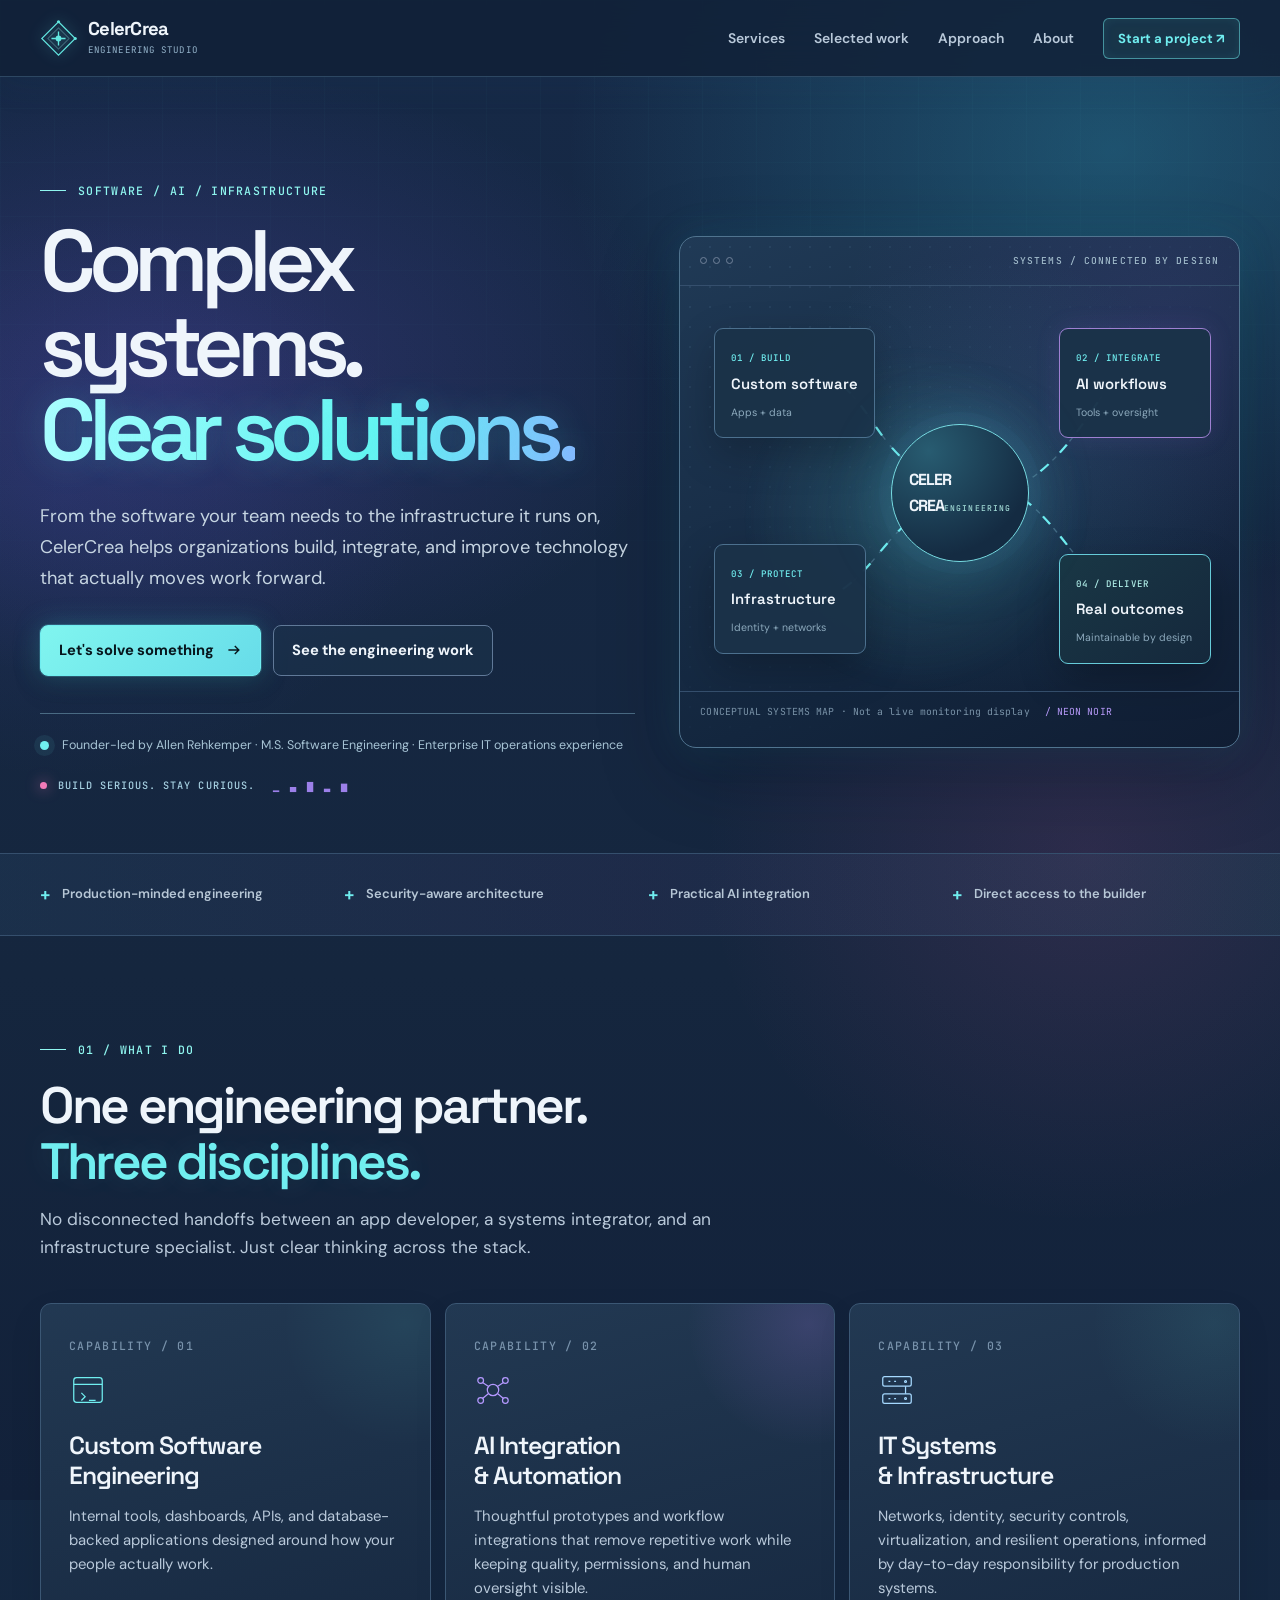
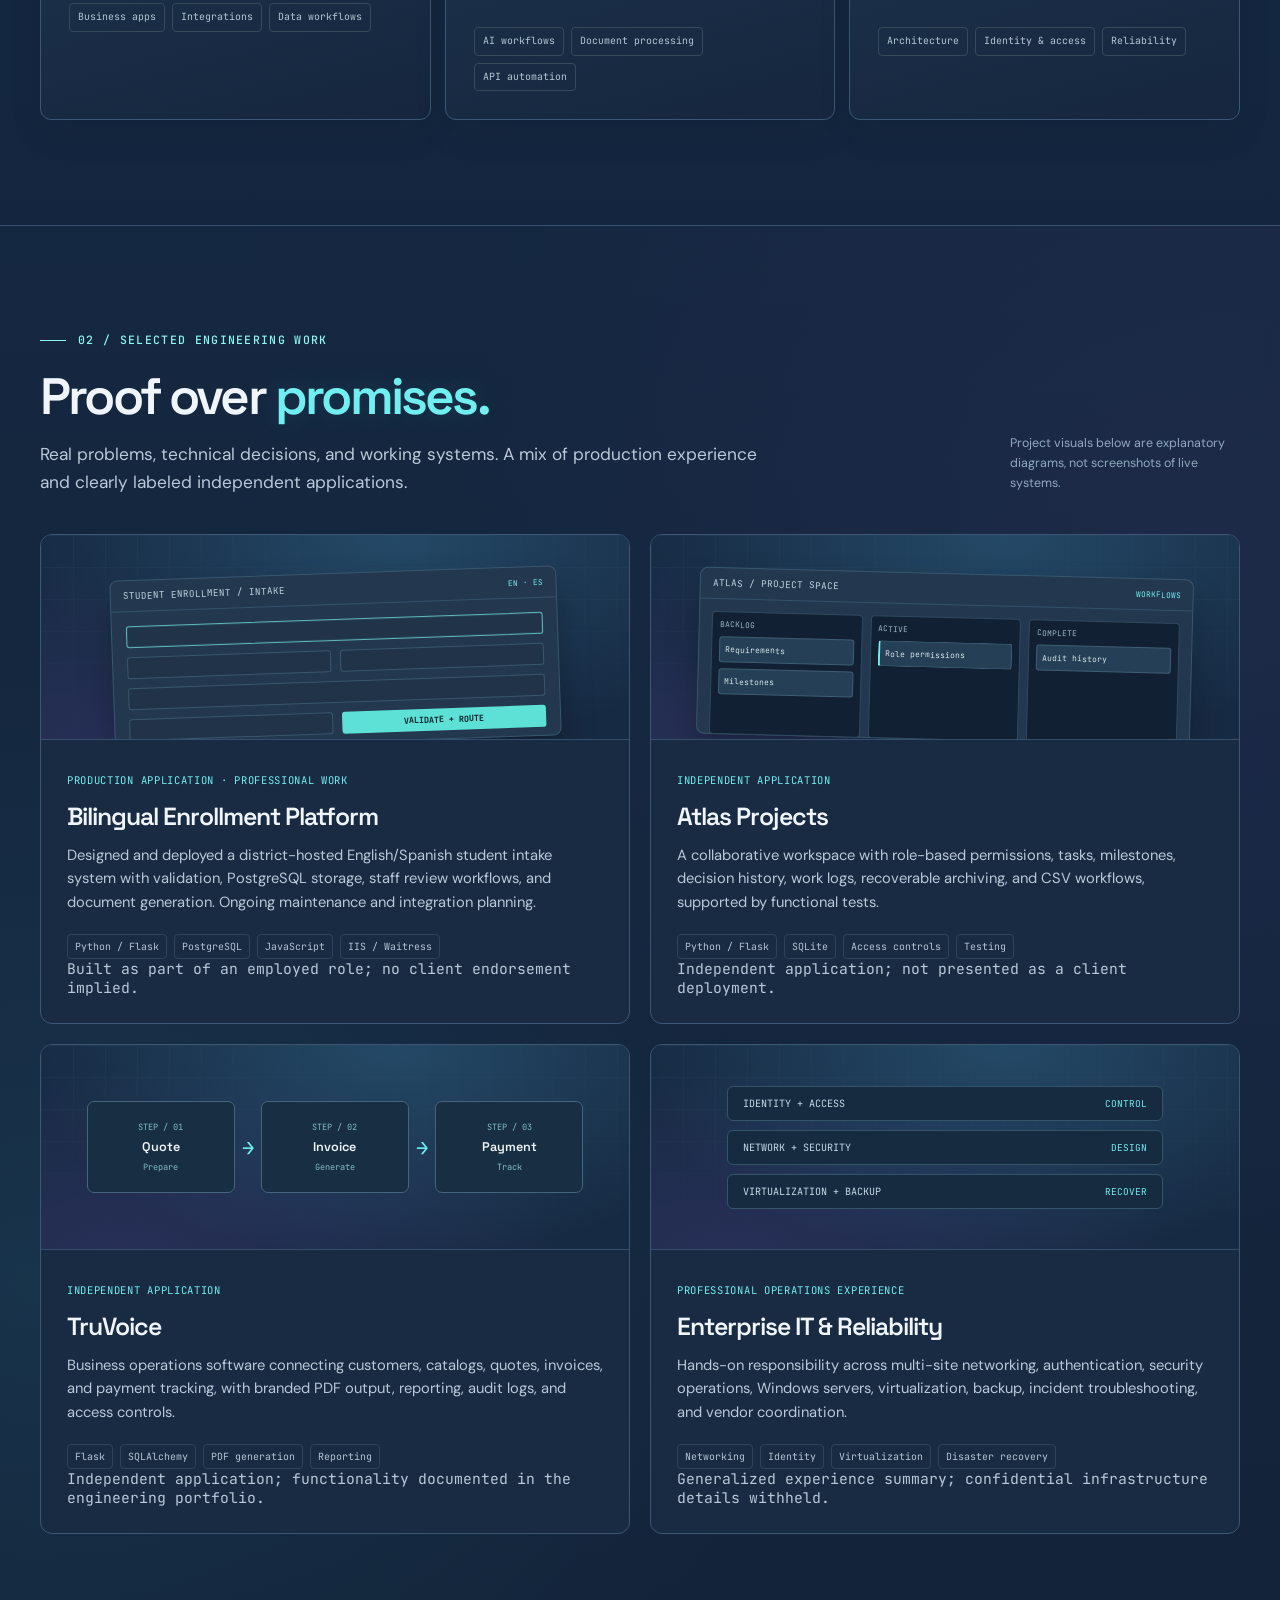
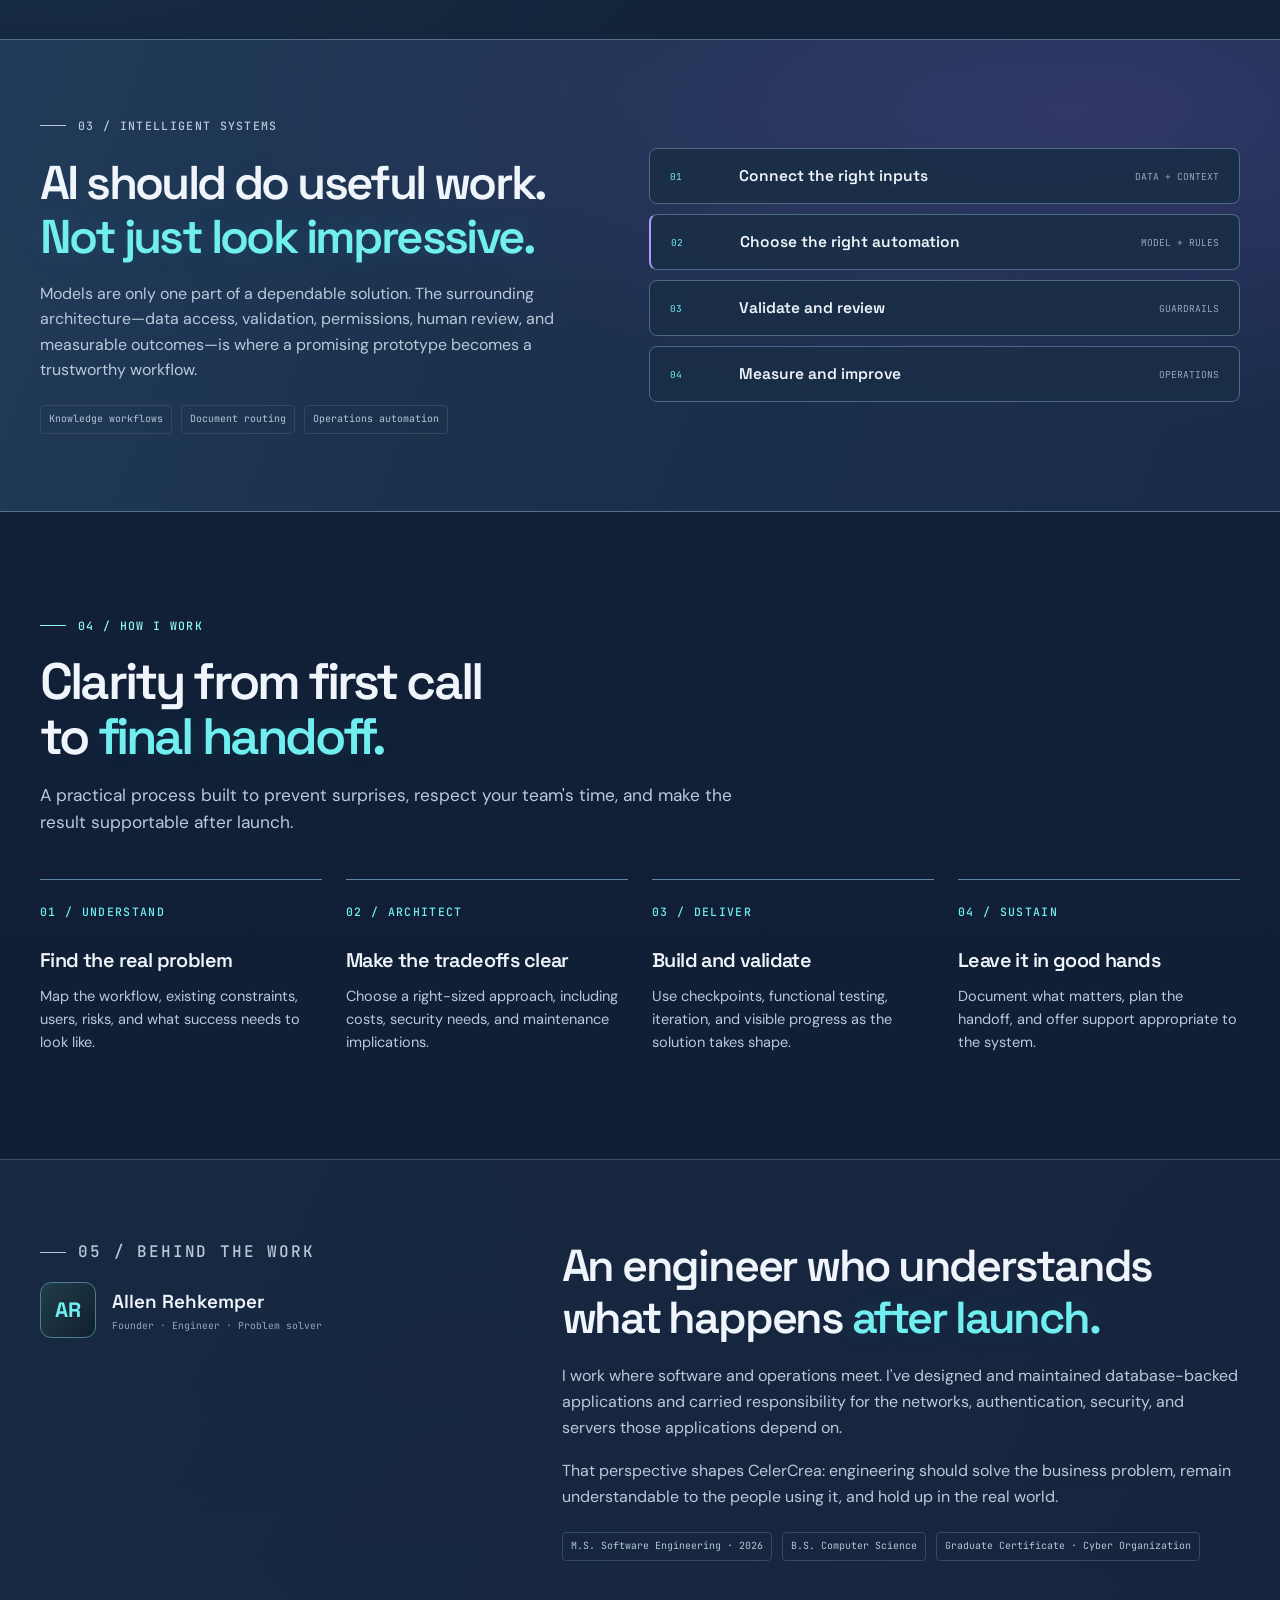
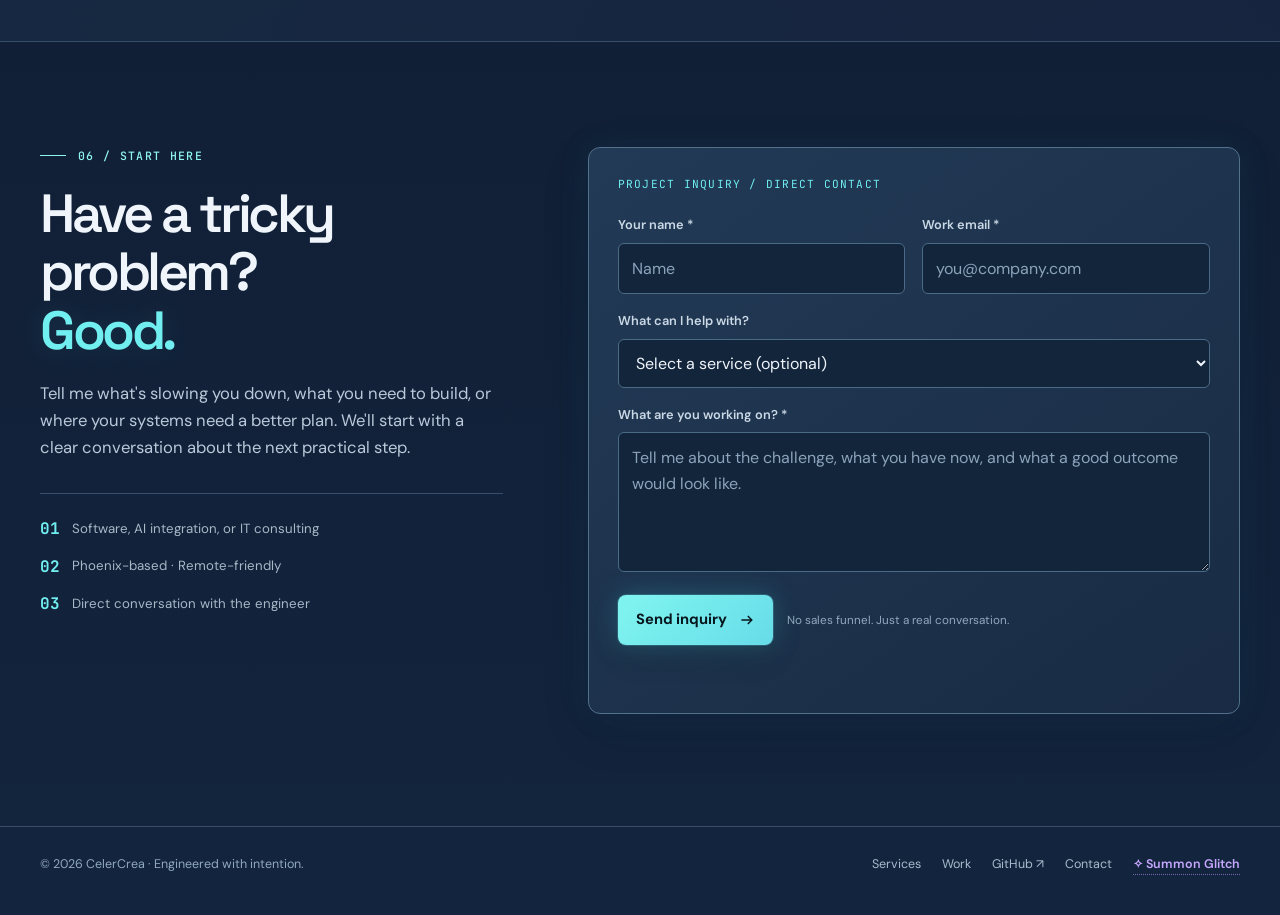
==== commit b13bd107: "Add Neon Noir palette and opt-out animated Glitch gremlin mascot" ====
--- a/Website/index.html
+++ b/Website/index.html
@@ -3,7 +3,7 @@
 <head>
   <meta charset="utf-8">
   <meta name="viewport" content="width=device-width, initial-scale=1">
-  <meta name="theme-color" content="#090e18">
+  <meta name="theme-color" content="#13243e">
   <meta name="description" content="CelerCrea is a founder-led engineering consultancy for custom software, AI integration, and IT infrastructure. Built and led by Allen Rehkemper in Phoenix, Arizona.">
   <meta property="og:type" content="website">
   <meta property="og:url" content="https://celercrea.com/">
@@ -283,6 +283,7 @@
       *,*::before,*::after{animation-duration:.01ms!important;transition-duration:.01ms!important}
     }
   </style>
+  <link rel="stylesheet" href="./neon-gremlin.css">
   <script type="application/ld+json">
     {"@context":"https://schema.org","@type":"ProfessionalService","name":"CelerCrea","url":"https://celercrea.com/","description":"Founder-led custom software engineering, AI integration, and IT consulting.","areaServed":"United States","founder":{"@type":"Person","name":"Allen Rehkemper"}}
   </script>
@@ -326,6 +327,7 @@
             <a class="btn btn-outline" href="#work">See the engineering work</a>
           </div>
           <div class="hero-credit"><span class="credit-dot"></span><span>Founder-led by Allen Rehkemper · M.S. Software Engineering · Enterprise IT operations experience</span></div>
+          <div class="retro-signal mono" aria-label="Brand signature: Build serious. Stay curious."><span class="retro-dot" aria-hidden="true"></span>BUILD SERIOUS. STAY CURIOUS.<span class="retro-bars" aria-hidden="true">▁ ▃ ▆ ▂ ▅</span></div>
         </div>
         <div class="hero-visual">
           <figure class="diagram" aria-label="Illustration showing how software, AI, and infrastructure connect">
@@ -343,7 +345,7 @@
               <div class="system-card core"><span class="mono">04 / Deliver</span><strong>Real outcomes</strong><small>Maintainable by design</small></div>
               <div class="system-center"><div><span>CELER<br>CREA</span><small>ENGINEERING</small></div></div>
             </div>
-            <figcaption class="diagram-caption">CONCEPTUAL SYSTEMS MAP · Not a live monitoring display</figcaption>
+            <figcaption class="diagram-caption">CONCEPTUAL SYSTEMS MAP · Not a live monitoring display <span class="neon-stamp">/ NEON NOIR</span></figcaption>
           </figure>
         </div>
       </div>
@@ -574,9 +576,19 @@
   <footer>
     <div class="wrap footer-inner">
       <p>© <span id="year">2026</span> CelerCrea · Engineered with intention.</p>
-      <div class="footer-links"><a href="#services">Services</a><a href="#work">Work</a><a href="https://github.com/rirehkemper" target="_blank" rel="noopener noreferrer">GitHub ↗</a><a href="#contact">Contact</a></div>
+      <div class="footer-links"><a href="#services">Services</a><a href="#work">Work</a><a href="https://github.com/rirehkemper" target="_blank" rel="noopener noreferrer">GitHub ↗</a><a href="#contact">Contact</a><button type="button" class="gremlin-summon" id="gremlinSummon" aria-controls="gremlinDock" title="Summon the CelerCrea gremlin">✧ Summon Glitch</button></div>
     </div>
   </footer>
+  <!-- Accessible, opt-out mascot layer; removed from the focus order while hidden. -->
+  <div class="gremlin-layer" id="gremlinLayer">
+    <div class="gremlin-bubble" id="gremlinBubble" role="status" aria-live="polite" aria-atomic="true"></div>
+    <div class="gremlin-dock" id="gremlinDock" inert>
+      <button type="button" class="gremlin-button" id="gremlinButton" title="Talk to Glitch" aria-label="Talk to Glitch, the mischievous CelerCrea gremlin">
+        <img src="./glitch-gremlin.svg" alt="" width="122" height="140" decoding="async">
+      </button>
+      <button type="button" class="gremlin-dismiss" id="gremlinDismiss" aria-label="Hide Glitch for this visit" title="Hide gremlin">&times;</button>
+    </div>
+  </div>
   <script>
     (function(){
       "use strict";
@@ -637,5 +649,6 @@
       });
     })();
   </script>
+  <script src="./gremlin.js" defer></script>
 </body>
 </html>
--- a/Website/neon-gremlin.css
+++ b/Website/neon-gremlin.css
@@ -0,0 +1,278 @@
+/* CELERCREA / Neon Noir v2
+   Progressive visual layer for the engineering consultancy redesign.
+   The page remains usable with this stylesheet disabled. */
+:root{
+  --bg:#112038;
+  --bg2:#192d49;
+  --panel:#1b304a;
+  --panel2:#243d59;
+  --line:#354f6d;
+  --line-bright:#5682a4;
+  --cyan:#70eef0;
+  --cyan-deep:#27bed0;
+  --violet:#b498ff;
+  --magenta:#f17bb8;
+  --dim:#91a9be;
+  --muted:#b9c9da;
+}
+body{
+  background:linear-gradient(180deg,#13243e 0%,#152944 18%,#13243b 42%,#101e34 80%,#13243d 100%);
+}
+body::before{
+  height:1500px;
+  background:
+    radial-gradient(ellipse 760px 610px at 87% 10%,rgba(50,184,212,.29),transparent 72%),
+    radial-gradient(ellipse 730px 430px at 13% 25%,rgba(113,85,224,.24),transparent 72%),
+    radial-gradient(ellipse 520px 500px at 85% 57%,rgba(220,88,170,.12),transparent 74%),
+    linear-gradient(180deg,#162947 0%,#15263e 65%,#12213a 100%);
+}
+body::after{opacity:.37;background-size:54px 54px}
+header{
+  background:rgba(17,33,55,.84);
+  border-bottom-color:rgba(123,174,208,.27);
+  box-shadow:0 5px 36px rgba(37,73,110,.12);
+}
+.brand-mark{filter:drop-shadow(0 0 8px rgba(99,233,240,.4))}
+.brand-copy strong{letter-spacing:-.04em}
+.brand-copy small{color:#95b4cb}
+.hero{position:relative;isolation:isolate}
+.hero::before{
+  content:"";
+  position:absolute;
+  z-index:-1;
+  top:15%;left:-25%;
+  width:60%;height:78%;
+  pointer-events:none;
+  background:radial-gradient(ellipse,rgba(89,92,221,.12),transparent 66%);
+}
+.hero h1 span{
+  text-shadow:0 0 36px rgba(80,233,241,.23);
+  background:linear-gradient(100deg,#b0ffff 0%,#65f6f2 62%,#87b7ff 100%);
+  -webkit-background-clip:text;
+  background-clip:text;
+  color:transparent;
+}
+.hero-lede{color:#c6d5e2}
+.hero-credit{border-top-color:#4a6b84;color:#a7c4d5}
+.btn-primary{
+  background:linear-gradient(135deg,#80f5ef,#67dce9);
+  box-shadow:0 0 0 1px rgba(112,238,240,.18),0 0 27px rgba(66,225,233,.25),0 11px 30px rgba(0,0,0,.14);
+}
+.btn-primary:hover{
+  background:linear-gradient(135deg,#adfff5,#80eeef);
+  box-shadow:0 0 37px rgba(66,225,233,.37),0 11px 30px rgba(0,0,0,.15);
+}
+.btn-outline{background:rgba(26,49,75,.7);border-color:#607998}
+.btn-outline:hover{box-shadow:0 0 18px rgba(162,116,255,.15)}
+.nav-cta{border-color:rgba(112,238,240,.51);box-shadow:inset 0 0 12px rgba(112,238,240,.07)}
+.eyebrow{color:#8ff6ef}
+.cred-strip{background:linear-gradient(90deg,rgba(76,132,182,.1),rgba(108,83,164,.1),rgba(63,174,178,.08))}
+.diagram{
+  background:
+    radial-gradient(ellipse at 55% 47%,rgba(68,154,182,.16),transparent 58%),
+    radial-gradient(ellipse at 87% 17%,rgba(132,92,220,.13),transparent 47%),
+    linear-gradient(155deg,#203a56,#13263e 68%,#101d33);
+  border-color:#50748f;
+  box-shadow:0 22px 80px rgba(3,11,24,.3),0 0 38px rgba(48,190,210,.13);
+}
+.diagram::before{opacity:.44}
+.system-center{
+  background:radial-gradient(circle at 27% 19%,#285c71,#142b42 72%);
+  border-color:#77dce3;
+  box-shadow:0 0 0 12px rgba(116,214,241,.025),0 0 65px rgba(76,206,232,.26);
+}
+.system-card{background:rgba(26,50,73,.97);border-color:#4c708e}
+.system-card.ai{border-color:#9e80d2;box-shadow:0 0 26px rgba(169,117,255,.11)}
+.system-card.core{border-color:#66cbd9}
+.section-head h2 .accent,.ai-layout h2 .accent,.about h2 .accent,.contact-grid h2 .accent{text-shadow:0 0 30px rgba(112,238,240,.12)}
+.service{
+  background:linear-gradient(165deg,rgba(35,58,84,.94),rgba(21,38,62,.96));
+  border-color:#3b5774;
+  box-shadow:0 14px 35px rgba(4,13,30,.08);
+}
+.service:hover{
+  border-color:#78dddc;
+  box-shadow:0 0 29px rgba(67,212,225,.12),0 19px 42px rgba(4,13,30,.16);
+}
+.service:nth-child(2)::after{background:radial-gradient(circle,rgba(180,131,248,.18),transparent 72%)}
+.service:nth-child(2) .service-icon{color:var(--violet)}
+.service:nth-child(3) .service-icon{color:#a6d9ff}
+.work-section{
+  background:radial-gradient(ellipse at 95% 23%,rgba(102,67,158,.1),transparent 45%),
+    radial-gradient(ellipse at 3% 75%,rgba(60,180,200,.1),transparent 43%),
+    linear-gradient(180deg,rgba(28,49,76,.14),rgba(22,41,66,.43),rgba(25,42,67,.1));
+}
+.work-card{background:#192b43;border-color:#3c5673}
+.case-visual{
+  background:radial-gradient(ellipse at 60% 0%,rgba(69,154,196,.28),transparent 75%),
+    radial-gradient(ellipse at 14% 100%,rgba(136,81,208,.14),transparent 62%),#172a43;
+}
+.ui-panel{background:#23374e}
+.ai-band{
+  background:radial-gradient(ellipse at 84% 15%,rgba(152,103,235,.19),transparent 56%),
+  linear-gradient(110deg,#203b59,#1a304b 47%,#192b49 100%);
+  border-block-color:#54708a;
+}
+.flow-step{background:rgba(25,45,70,.87);border-color:#4d6985}
+.flow-step:nth-child(2){border-left:2px solid var(--violet)}
+.process-item{border-top-color:#5989a4}
+.about{background:linear-gradient(115deg,rgba(31,54,81,.45),rgba(36,45,79,.34))}
+.contact-form{
+  background:linear-gradient(145deg,#223a56,#192b44);
+  border-color:#52718b;
+  box-shadow:0 17px 45px rgba(8,20,38,.19),0 0 36px rgba(47,178,201,.08);
+}
+.field input,.field select,.field textarea{background:#13253b;border-color:#4a6b88}
+.field input::placeholder,.field textarea::placeholder{color:#8ba4bb}
+footer{background:rgba(20,40,65,.38)}
+.retro-signal{display:flex;align-items:center;gap:11px;color:#a6d0e1;margin-top:23px;font-size:.64rem;letter-spacing:.1em}
+.retro-signal .retro-dot{width:7px;height:7px;border-radius:50%;background:#f17bb8;box-shadow:0 0 14px rgba(241,123,184,.77)}
+.retro-signal .retro-bars{margin-left:7px;color:#a888f8;letter-spacing:.25em;opacity:.92}
+.diagram-caption .neon-stamp{color:#b79afa;margin-left:9px}
+
+/* GLITCH / brand mascot
+   Offscreen when hidden; no layout shifts, no scrollbars, no content ownership. */
+.gremlin-layer{
+  position:fixed;
+  inset:0;
+  z-index:85;
+  pointer-events:none;
+  overflow:hidden;
+}
+.gremlin-dock{
+  width:122px;
+  height:142px;
+  position:absolute;
+  right:16px;
+  bottom:-160px;
+  opacity:0;
+  transform:translateY(14px);
+  transition:bottom .68s cubic-bezier(.2,1.5,.4,1),opacity .32s,transform .58s;
+  pointer-events:none;
+}
+.gremlin-dock.is-peeking{
+  bottom:-39px;
+  opacity:1;
+  transform:translateY(0);
+}
+.gremlin-button{
+  display:block;
+  width:122px;
+  height:142px;
+  padding:0;
+  border:0;
+  background:none;
+  pointer-events:auto;
+  cursor:pointer;
+}
+.gremlin-button img{
+  display:block;
+  width:100%;
+  height:auto;
+  filter:drop-shadow(0 0 13px rgba(94,235,226,.45)) drop-shadow(0 7px 9px rgba(7,22,47,.36));
+  transition:filter .2s,transform .2s;
+  transform-origin:50% 90%;
+}
+.gremlin-button:hover img,.gremlin-button:focus-visible img{
+  filter:drop-shadow(0 0 22px rgba(153,110,243,.65)) drop-shadow(0 7px 9px rgba(7,22,47,.35));
+  transform:rotate(-8deg) translateY(-5px);
+}
+.gremlin-dismiss{
+  position:absolute;
+  top:-1px;
+  right:-1px;
+  border:1px solid #64859f;
+  border-radius:50%;
+  width:29px;
+  height:29px;
+  line-height:25px;
+  color:#d7eff7;
+  background:#18314b;
+  font-size:20px;
+  text-align:center;
+  pointer-events:auto;
+  cursor:pointer;
+  opacity:.9;
+}
+.gremlin-dismiss:hover{background:#334b6d;color:white}
+.gremlin-bubble{
+  position:absolute;
+  bottom:111px;
+  right:122px;
+  width:max-content;
+  max-width:min(270px,calc(100vw - 130px));
+  border:1px solid #7a96b0;
+  border-left:3px solid #ad88ef;
+  border-radius:9px 9px 2px 9px;
+  padding:12px 15px;
+  color:#e8f7fd;
+  background:rgba(30,48,78,.98);
+  font:600 .81rem/1.5 var(--sans);
+  box-shadow:0 13px 45px rgba(3,11,30,.34),0 0 20px rgba(153,105,236,.14);
+  opacity:0;
+  transform:translateY(9px) scale(.96);
+  transition:opacity .22s,transform .22s;
+  visibility:hidden;
+}
+.gremlin-layer.is-speaking .gremlin-bubble{
+  opacity:1;
+  visibility:visible;
+  transform:translateY(0) scale(1);
+}
+.gremlin-bubble::after{
+  content:"";
+  position:absolute;
+  right:-7px;
+  bottom:14px;
+  width:12px;height:12px;
+  background:#1e304e;
+  border-top:1px solid #7a96b0;
+  border-right:1px solid #7a96b0;
+  transform:rotate(45deg);
+}
+.gremlin-dock.is-running{
+  right:auto;
+  left:-165px;
+  bottom:10px;
+  opacity:1;
+  transform:translateY(0);
+  animation:gremlin-sprint 4.5s linear both;
+  transition:none;
+}
+.gremlin-dock.is-running .gremlin-button{
+  animation:gremlin-bob .3s ease-in-out infinite alternate;
+}
+.gremlin-dock.is-running .gremlin-dismiss{display:none}
+.gremlin-dock.is-running .gremlin-button img{transform:rotate(8deg)}
+@keyframes gremlin-sprint{
+  0%{transform:translateX(0)}
+  100%{transform:translateX(calc(100vw + 300px))}
+}
+@keyframes gremlin-bob{
+  from{transform:translateY(0) rotate(-4deg)}
+  to{transform:translateY(-9px) rotate(4deg)}
+}
+.gremlin-summon{
+  appearance:none;
+  font:600 .78rem var(--sans);
+  color:#c7a7ff;
+  background:transparent;
+  padding:0;
+  border:0;
+  border-bottom:1px dotted rgba(192,157,255,.56);
+  cursor:pointer;
+}
+.gremlin-summon:hover{color:#e3ceff;border-bottom-color:#e3ceff}
+@media(max-width:700px){
+  .gremlin-dock{width:95px;height:110px;right:4px}
+  .gremlin-button{width:95px;height:110px}
+  .gremlin-dock.is-peeking{bottom:-27px}
+  .gremlin-bubble{right:89px;bottom:87px;max-width:220px;font-size:.73rem}
+  .gremlin-dismiss{width:27px;height:27px;font-size:18px}
+  .retro-signal{font-size:.55rem}
+  .retro-signal .retro-bars{display:none}
+}
+@media(prefers-reduced-motion:reduce){
+  .gremlin-dock,.gremlin-bubble,.gremlin-button img{transition:none!important}
+  .gremlin-dock.is-running,.gremlin-dock.is-running .gremlin-button{animation:none!important}
+}
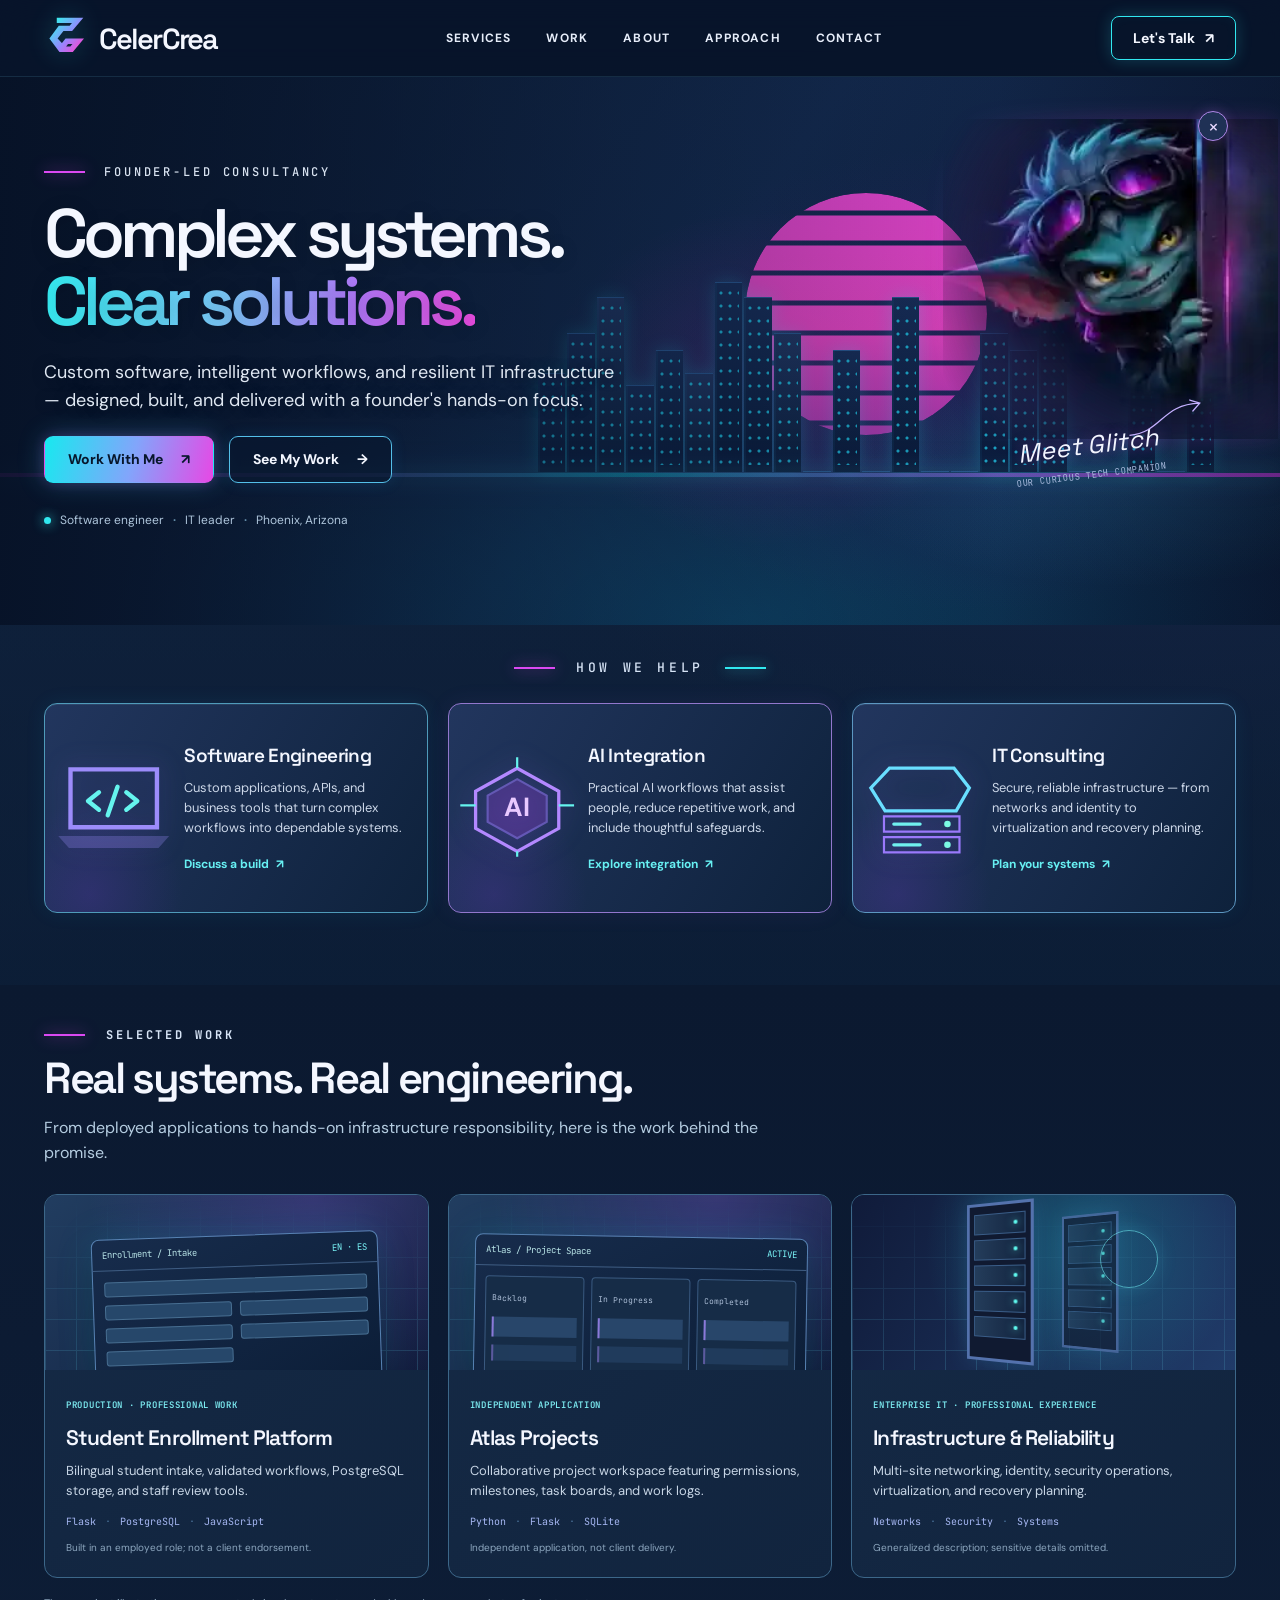
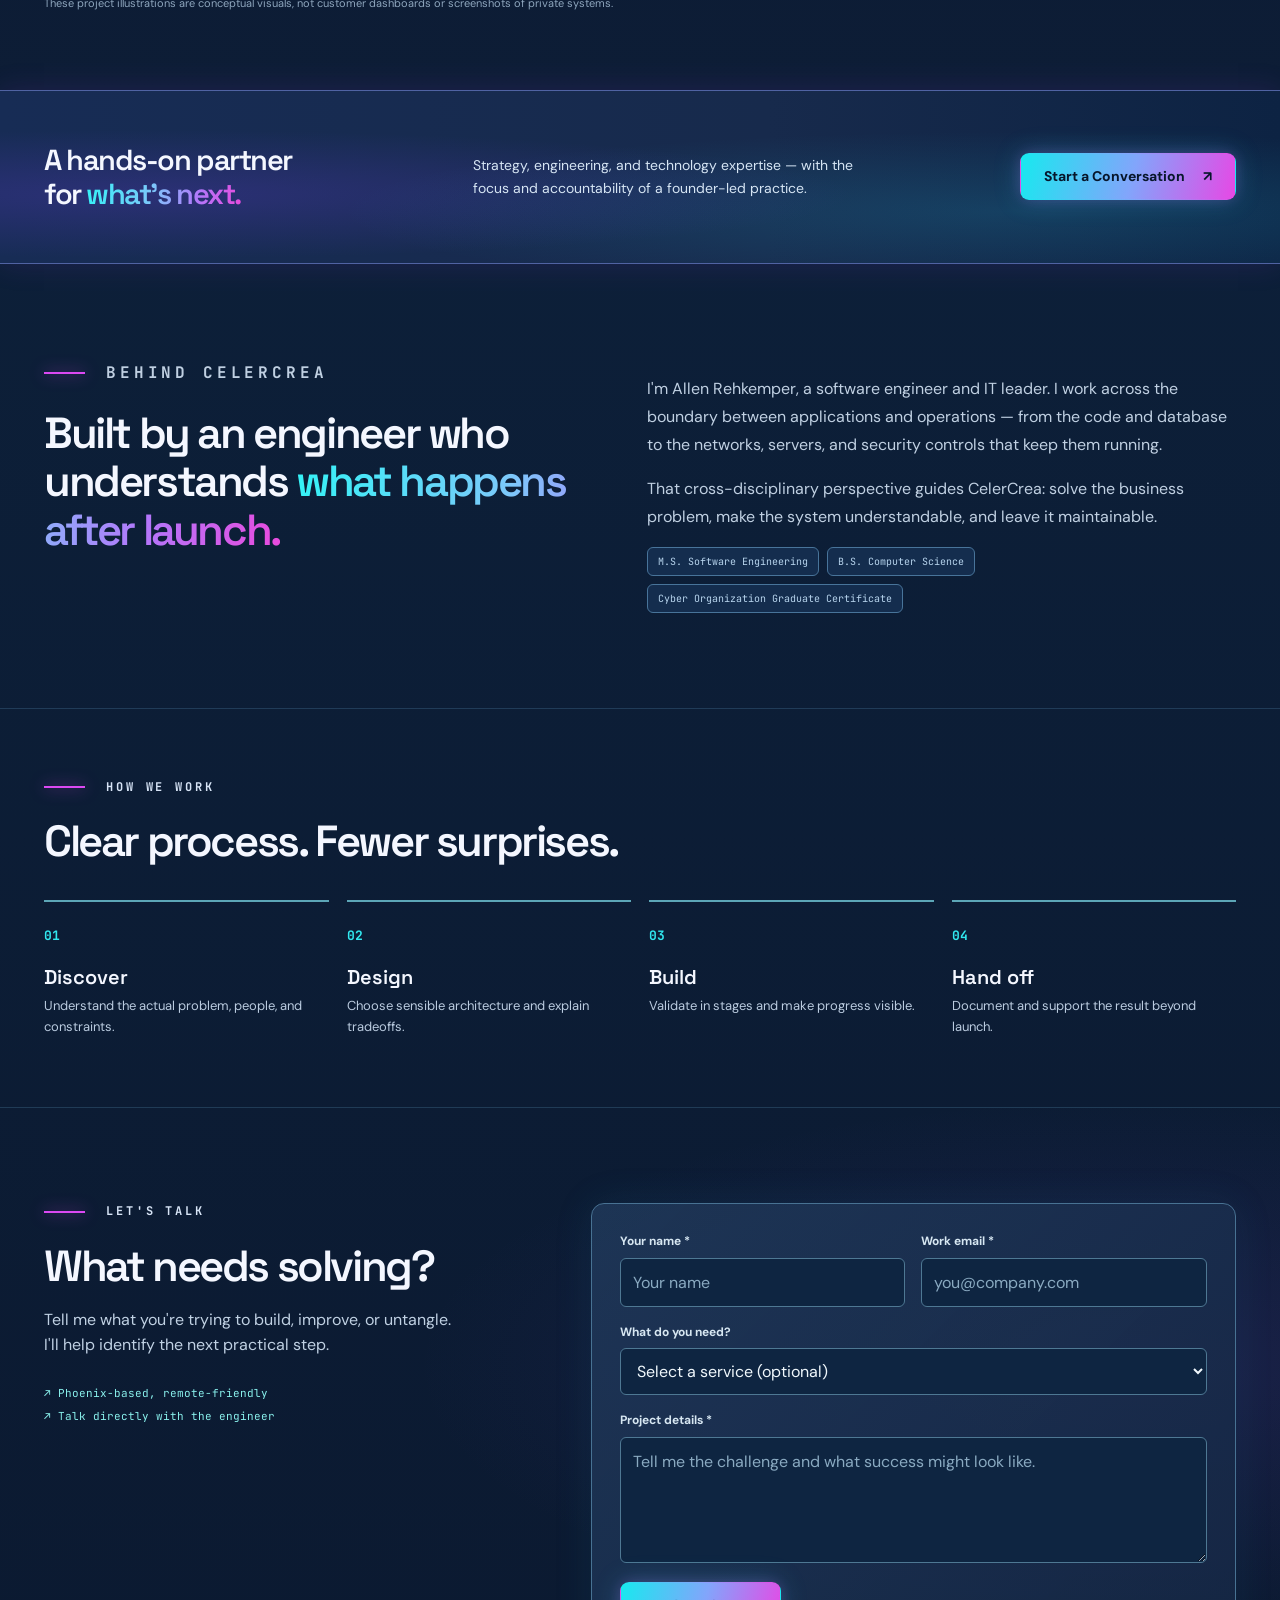
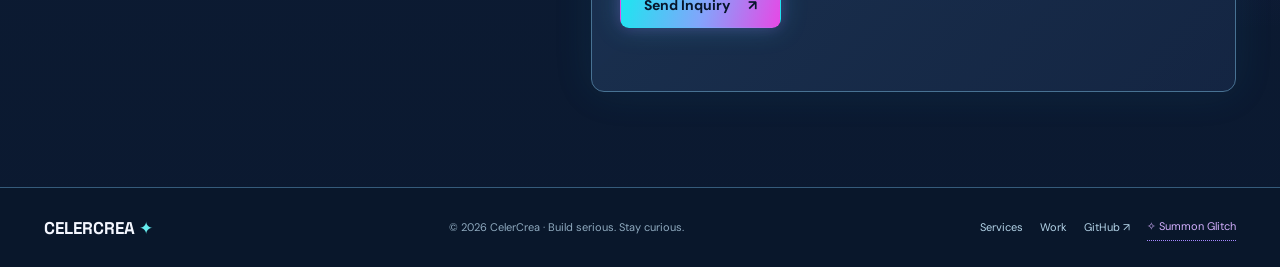
==== commit 7c6f30bb: "Implement Neon Noir north-star homepage with realistic Glitch art" ====
--- a/Website/index.html
+++ b/Website/index.html
@@ -1,654 +1,72 @@
 <!doctype html>
 <html lang="en">
 <head>
-  <meta charset="utf-8">
-  <meta name="viewport" content="width=device-width, initial-scale=1">
-  <meta name="theme-color" content="#13243e">
-  <meta name="description" content="CelerCrea is a founder-led engineering consultancy for custom software, AI integration, and IT infrastructure. Built and led by Allen Rehkemper in Phoenix, Arizona.">
-  <meta property="og:type" content="website">
-  <meta property="og:url" content="https://celercrea.com/">
-  <meta property="og:title" content="CelerCrea | Software, AI & IT Engineering">
-  <meta property="og:description" content="Complex technology. Clear solutions. Custom software, intelligent workflows, and resilient IT infrastructure.">
-  <meta property="og:image" content="https://celercrea.com/og-image.svg">
-  <meta name="twitter:card" content="summary_large_image">
-  <title>CelerCrea — Software, AI &amp; IT Engineering</title>
-  <link rel="icon" type="image/svg+xml" href="/favicon.svg">
-  <link rel="preconnect" href="https://fonts.googleapis.com">
-  <link rel="preconnect" href="https://fonts.gstatic.com" crossorigin>
-  <link href="https://fonts.googleapis.com/css2?family=DM+Sans:wght@400;500;600;700&family=Space+Grotesk:wght@400;500;600;700&family=JetBrains+Mono:wght@400;500;600&display=swap" rel="stylesheet">
-  <script>document.documentElement.classList.add("js");</script>
-  <style>
-    :root{
-      color-scheme:dark;
-      --bg:#090e18;--bg2:#0d1522;--panel:#121e2f;--panel2:#162439;
-      --text:#eff5fb;--muted:#a6b6ca;--dim:#72859d;
-      --line:#28374c;--line-bright:#35526b;--cyan:#63e7e0;
-      --cyan-deep:#22adbf;--violet:#9b92ed;--gold:#d6b68c;
-      --serif:"Space Grotesk",sans-serif;--sans:"DM Sans",sans-serif;--mono:"JetBrains Mono",monospace;
-      --wide:1200px;
-    }
-    *,*::before,*::after{box-sizing:border-box}
-    html{scroll-behavior:smooth;scroll-padding-top:95px}
-    body{margin:0;background:var(--bg);color:var(--text);font-family:var(--sans);line-height:1.6;overflow-x:hidden}
-    body::before{content:"";position:absolute;inset:0 0 auto;height:1150px;z-index:-2;pointer-events:none;background:
-      radial-gradient(ellipse 740px 650px at 83% 12%,rgba(36,140,168,.16),transparent 72%),
-      radial-gradient(ellipse 670px 420px at 11% 30%,rgba(96,63,160,.12),transparent 74%),
-      linear-gradient(180deg,#0c1320 0%,#090e18 86%)}
-    body::after{content:"";position:absolute;inset:0 0 auto;height:820px;z-index:-1;opacity:.22;pointer-events:none;
-      background-image:linear-gradient(to right,rgba(99,231,224,.075) 1px,transparent 1px),linear-gradient(to bottom,rgba(99,231,224,.075) 1px,transparent 1px);
-      background-size:62px 62px;mask-image:linear-gradient(#000,transparent 87%)}
-    a{color:inherit}button,input,select,textarea{font:inherit}
-    button{cursor:pointer}
-    :focus-visible{outline:2px solid var(--cyan);outline-offset:4px}
-    ::selection{background:var(--cyan);color:#07131b}
-    .skip{position:fixed;top:-60px;left:14px;z-index:300;padding:10px 14px;background:var(--cyan);color:#08141a;border-radius:6px}
-    .skip:focus{top:12px}
-    .wrap{width:min(var(--wide),calc(100% - 64px));margin-inline:auto}
-    .mono{font:500 .72rem/1.5 var(--mono);letter-spacing:.115em;text-transform:uppercase}
-    .eyebrow{display:flex;align-items:center;gap:12px;color:var(--cyan);margin:0 0 20px}
-    .eyebrow::before{content:"";height:1px;width:26px;background:currentColor}
-    .section{padding:105px 0}
-    .section-head{max-width:720px;margin-bottom:42px}
-    .section-head h2{font:600 clamp(2rem,4vw,3.45rem)/1.08 var(--serif);letter-spacing:-.055em;margin:0 0 17px}
-    .section-head p:last-child{color:var(--muted);font-size:1.08rem;margin:0}
-    .accent{color:var(--cyan)}
-    .soft{color:var(--muted)}
-    .rule{border-top:1px solid var(--line)}
-    .btn{display:inline-flex;align-items:center;justify-content:center;gap:12px;text-decoration:none;border-radius:8px;padding:13px 18px;font-weight:700;font-size:.92rem;transition:transform .2s,background .2s,border-color .2s}
-    .btn:hover{transform:translateY(-2px)}
-    .btn-primary{background:var(--cyan);color:#07161d;border:1px solid var(--cyan);box-shadow:0 8px 32px rgba(99,231,224,.12)}
-    .btn-primary:hover{background:#8cf5ed}
-    .btn-outline{border:1px solid #465a71;background:rgba(15,25,40,.72);color:var(--text)}
-    .btn-outline:hover{border-color:var(--cyan);background:rgba(99,231,224,.07)}
-    .btn svg,.text-link svg{width:16px;height:16px}
-    .text-link{display:inline-flex;align-items:center;gap:8px;color:var(--cyan);font-size:.89rem;font-weight:700;text-decoration:none}
-    .text-link:hover{text-decoration:underline}
-    header{position:sticky;top:0;z-index:100;background:rgba(9,14,24,.83);border-bottom:1px solid rgba(102,127,157,.22);backdrop-filter:blur(18px)}
-    .nav-bar{display:flex;align-items:center;justify-content:space-between;min-height:76px;gap:24px}
-    .brand{display:inline-flex;align-items:center;gap:11px;text-decoration:none;flex-shrink:0}
-    .brand-mark{width:37px;height:37px;flex:none}
-    .brand-copy strong{display:block;font:700 1.16rem/.98 var(--serif);letter-spacing:-.045em}
-    .brand-copy small{display:block;margin-top:5px;color:var(--dim);font:.57rem var(--mono);letter-spacing:.12em;text-transform:uppercase}
-    .nav-links{display:flex;align-items:center;gap:29px}
-    .nav-links>a:not(.nav-cta){font-size:.87rem;font-weight:600;color:var(--muted);text-decoration:none;transition:color .2s}
-    .nav-links>a:hover{color:var(--cyan)}
-    .nav-cta{border:1px solid rgba(99,231,224,.36);background:rgba(99,231,224,.07);padding:9px 14px;border-radius:6px;font-size:.82rem;font-weight:700;color:var(--cyan);text-decoration:none}
-    .nav-cta:hover{background:rgba(99,231,224,.15)}
-    .menu-toggle{display:none;background:transparent;border:1px solid var(--line-bright);color:var(--text);padding:8px 10px;border-radius:6px}
-    .menu-toggle svg{display:block;width:22px;height:22px}
-    .hero{padding:105px 0 60px}
-    .hero-grid{display:grid;grid-template-columns:1.03fr .97fr;gap:44px;align-items:center}
-    .hero h1{font:600 clamp(3.7rem,6.8vw,6.5rem)/.97 var(--serif);letter-spacing:-.085em;max-width:770px;margin:0 0 28px}
-    .hero h1 span{color:var(--cyan)}
-    .hero-lede{font-size:1.14rem;color:var(--muted);max-width:590px;margin:0 0 30px;line-height:1.72}
-    .hero-actions{display:flex;gap:12px;flex-wrap:wrap}
-    .hero-credit{margin-top:37px;padding-top:22px;border-top:1px solid var(--line);display:flex;align-items:center;gap:13px;color:var(--dim);font-size:.78rem;line-height:1.5}
-    .credit-dot{width:9px;height:9px;border-radius:50%;background:var(--cyan);box-shadow:0 0 0 6px rgba(99,231,224,.08);flex:none}
-    .hero-visual{position:relative;min-height:520px}
-    .diagram{position:absolute;inset:8px 0 0;margin:0;border:1px solid #2e4259;border-radius:17px;overflow:hidden;background:linear-gradient(153deg,rgba(25,43,63,.89),rgba(9,16,29,.93));box-shadow:0 34px 92px rgba(0,0,0,.28)}
-    .diagram::before{content:"";position:absolute;inset:0;background-image:radial-gradient(circle,rgba(122,173,207,.26) 1px,transparent 1px);background-size:20px 20px;opacity:.27;mask-image:linear-gradient(140deg,#000,transparent 70%)}
-    .diagram::after{content:"";position:absolute;width:360px;height:360px;border-radius:50%;top:20%;left:10%;background:radial-gradient(circle,rgba(99,231,224,.13),transparent 67%);filter:blur(8px);pointer-events:none}
-    .diagram-top{position:relative;z-index:2;display:flex;align-items:center;justify-content:space-between;border-bottom:1px solid var(--line);padding:17px 20px}
-    .window-dots{display:flex;gap:6px}
-    .window-dots i{width:7px;height:7px;border-radius:50%;border:1px solid #71829a}
-    .diagram-top .mono{color:#9fb9c9;font-size:.6rem}
-    .diagram-surface{position:relative;height:405px}
-    .paths{position:absolute;width:100%;height:100%;inset:0;z-index:1;overflow:visible}
-    .paths path{fill:none;stroke:#426881;stroke-width:1.2;stroke-dasharray:5 7}
-    .paths .glow{stroke:var(--cyan);stroke-width:2;stroke-dasharray:10 15;animation:signal 12s linear infinite}
-    @keyframes signal{to{stroke-dashoffset:-250}}
-    .system-card{position:absolute;z-index:3;background:rgba(17,31,48,.97);border:1px solid #37506b;border-radius:9px;padding:14px 16px;box-shadow:0 15px 42px rgba(0,0,0,.22);min-width:152px}
-    .system-card strong{display:block;font:600 .93rem var(--serif);margin:5px 0}
-    .system-card small{font-size:.66rem;color:#8ca9bc}
-    .system-card .mono{font-size:.57rem;color:var(--cyan)}
-    .system-card.app{top:42px;left:6%}
-    .system-card.ai{top:42px;right:5%}
-    .system-card.infra{bottom:37px;left:6%}
-    .system-card.core{bottom:27px;right:5%;background:linear-gradient(140deg,#193745,#15283c);border-color:#4ba6aa}
-    .system-card.core .mono{color:#b0eee8}
-    .system-center{position:absolute;z-index:3;left:50%;top:51%;transform:translate(-50%,-50%);display:grid;place-items:center;width:138px;height:138px;border:1px solid #4a8191;border-radius:50%;background:radial-gradient(circle,rgba(28,69,83,.95),rgba(13,27,42,.98));box-shadow:0 0 0 12px rgba(99,231,224,.025),0 0 58px rgba(99,231,224,.1)}
-    .system-center span{font:700 1rem/1.1 var(--serif);letter-spacing:-.05em;text-align:center}
-    .system-center small{font:500 .5rem var(--mono);color:#a3dcd7;letter-spacing:.13em;margin-top:6px}
-    .diagram-caption{padding:13px 20px;border-top:1px solid var(--line);position:relative;color:#7992a7;font:.61rem/1.4 var(--mono);letter-spacing:.01em}
-    .cred-strip{padding:29px 0;border-top:1px solid var(--line);border-bottom:1px solid var(--line)}
-    .cred-list{display:grid;grid-template-columns:repeat(4,1fr);gap:16px}
-    .cred-item{display:flex;align-items:center;gap:11px;color:#b7c7d6;font-size:.81rem;font-weight:600}
-    .cred-item::before{content:"+";font:600 1.1rem var(--mono);color:var(--cyan)}
-    .services-grid{display:grid;grid-template-columns:repeat(3,1fr);gap:14px}
-    .service{position:relative;min-height:395px;background:linear-gradient(165deg,#152235,#101a2a);border:1px solid var(--line);padding:28px;border-radius:11px;overflow:hidden;transition:border-color .2s,transform .25s}
-    .service:hover{border-color:#4b6f81;transform:translateY(-4px)}
-    .service::after{content:"";position:absolute;top:-100px;right:-95px;width:240px;height:240px;border-radius:50%;background:radial-gradient(circle,rgba(99,231,224,.085),transparent 72%);pointer-events:none}
-    .service-number{color:#7892ab}
-    .service-icon{height:65px;display:flex;align-items:center;color:var(--cyan)}
-    .service-icon svg{width:38px;height:38px;stroke-width:1.3}
-    .service h3{font:600 1.55rem/1.2 var(--serif);letter-spacing:-.04em;margin:8px 0 15px}
-    .service p{font-size:.93rem;color:var(--muted);margin:0}
-    .service-tags{display:flex;flex-wrap:wrap;gap:7px;margin-top:26px}
-    .tag{font:.62rem/1.5 var(--mono);color:#b1c7d4;border:1px solid #35495b;padding:6px 8px;border-radius:4px}
-    .work-section{background:linear-gradient(180deg,transparent,rgba(17,27,42,.43) 55%,transparent)}
-    .section-split{display:flex;align-items:end;justify-content:space-between;gap:24px}
-    .section-split .section-head{margin-bottom:38px}
-    .side-note{max-width:230px;font-size:.78rem;color:var(--dim);margin-bottom:40px}
-    .work-grid{display:grid;grid-template-columns:repeat(2,1fr);gap:20px}
-    .work-card{background:#111b2a;border:1px solid var(--line);border-radius:12px;overflow:hidden}
-    .case-visual{height:205px;position:relative;display:flex;align-items:center;justify-content:center;overflow:hidden;background:radial-gradient(ellipse at 50% 0%,rgba(47,108,130,.2),transparent 75%),#0d1828;border-bottom:1px solid var(--line)}
-    .case-visual::before{content:"";position:absolute;inset:0;opacity:.24;background-image:linear-gradient(90deg,#2a5264 1px,transparent 1px),linear-gradient(#2a5264 1px,transparent 1px);background-size:32px 32px;mask-image:linear-gradient(#000,transparent)}
-    .ui-panel{position:relative;z-index:1;box-shadow:0 18px 32px rgba(0,0,0,.25);border:1px solid #37576e;background:#172638;border-radius:8px}
-    .ui-top{border-bottom:1px solid #34506a;display:flex;align-items:center;justify-content:space-between;padding:9px 12px;color:#bfd2df;font:.58rem var(--mono)}
-    .ui-top small{color:var(--cyan)}
-    .enrollment-ui{width:76%;height:170px;transform:translateY(21px) rotate(-2deg)}
-    .ui-fields{display:grid;grid-template-columns:1fr 1fr;gap:9px;padding:14px}
-    .ui-field{height:22px;border:1px solid #3a566d;border-radius:3px;background:#203349}
-    .ui-field.wide{grid-column:span 2}
-    .ui-field.active{border-color:#5eb8bb;box-shadow:inset 0 0 0 1px rgba(99,231,224,.1)}
-    .tiny-btn{height:22px;background:#5de1d6;color:#09202a;border-radius:3px;text-align:center;font:700 .53rem/22px var(--mono)}
-    .atlas-ui{width:84%;height:167px;transform:translateY(19px) rotate(1.5deg)}
-    .kanban{display:grid;grid-template-columns:repeat(3,1fr);gap:8px;padding:12px}
-    .kanban-col{min-height:123px;border:1px solid #30495f;border-radius:4px;padding:7px;background:#112032}
-    .kanban-label{font:.49rem var(--mono);color:#9db4c9;margin-bottom:7px}
-    .kanban-task{background:#254056;color:#d2e2e9;border:1px solid #3d5e73;padding:7px 5px;margin-bottom:6px;border-radius:3px;font:.5rem var(--mono)}
-    .kanban-task.alt{border-left:2px solid var(--cyan)}
-    .flow-demo{position:relative;z-index:1;display:flex;align-items:center;gap:7px;width:90%;justify-content:center}
-    .flow-box{width:28%;min-height:92px;display:grid;align-content:center;text-align:center;gap:6px;background:#182e42;border:1px solid #45657d;border-radius:7px;padding:8px 4px}
-    .flow-box b{font:600 .79rem var(--serif)}
-    .flow-box small{font:.54rem var(--mono);color:#81bdc5}
-    .flow-arrow{color:var(--cyan);font:700 1.3rem var(--mono)}
-    .infra-visual{display:flex;flex-direction:column;gap:9px;width:74%;position:relative;z-index:1}
-    .infra-line{display:flex;align-items:center;justify-content:space-between;padding:10px 15px;border:1px solid #34546a;background:#172b40;border-radius:6px}
-    .infra-line span{font:.63rem var(--mono);color:#c5dae7}
-    .infra-line em{font:.59rem var(--mono);color:var(--cyan);font-style:normal}
-    .work-body{padding:26px}
-    .work-meta{font:.66rem var(--mono);letter-spacing:.065em;color:var(--cyan);text-transform:uppercase}
-    .work-body h3{font:600 1.55rem/1.16 var(--serif);letter-spacing:-.04em;margin:11px 0 12px}
-    .work-body p{color:var(--muted);margin:0;font-size:.92rem}
-    .work-body ul{display:flex;flex-wrap:wrap;gap:7px;list-style:none;padding:0;margin:20px 0 0}
-    .work-body li{font:.62rem var(--mono);color:#b3c5d5;padding:5px 7px;border:1px solid #2d4359;border-radius:4px}
-    .work-caption{color:#70869b;font:.61rem var(--mono);margin-top:16px}
-    .ai-band{padding:77px 0;background:radial-gradient(ellipse at 90% 35%,rgba(70,67,121,.16),transparent 55%),linear-gradient(120deg,#122033,#111925);border-block:1px solid var(--line)}
-    .ai-layout{display:grid;grid-template-columns:.95fr 1.05fr;gap:75px;align-items:center}
-    .ai-layout h2{font:600 clamp(2.1rem,3.7vw,3.45rem)/1.12 var(--serif);letter-spacing:-.055em;margin:0 0 18px}
-    .ai-layout p{color:var(--muted);margin:0 0 22px}
-    .ai-examples{display:flex;gap:9px;flex-wrap:wrap}
-    .ai-flow{display:grid;gap:10px}
-    .flow-step{display:grid;grid-template-columns:55px 1fr auto;align-items:center;gap:14px;padding:17px 20px;border:1px solid #34475f;border-radius:8px;background:rgba(10,20,32,.8)}
-    .flow-step strong{font:600 .97rem var(--serif)}
-    .flow-step span{font:.59rem var(--mono);color:var(--cyan)}
-    .flow-step small{font:.6rem var(--mono);color:#92a9b8}
-    .process-grid{display:grid;grid-template-columns:repeat(4,1fr);gap:24px}
-    .process-item{padding-top:18px;border-top:1px solid #3a6172}
-    .process-item .mono{color:var(--cyan)}
-    .process-item h3{font:600 1.24rem var(--serif);letter-spacing:-.03em;margin:23px 0 12px}
-    .process-item p{font-size:.91rem;color:var(--muted);margin:0}
-    .about{padding:80px 0;border-top:1px solid var(--line);border-bottom:1px solid var(--line);background:rgba(20,31,47,.33)}
-    .about-grid{display:grid;grid-template-columns:.78fr 1.22fr;gap:88px}
-    .about-label{display:flex;align-items:center;gap:16px}
-    .about-crest{width:56px;height:56px;display:grid;place-items:center;color:var(--cyan);border:1px solid #4b7f89;border-radius:11px;background:linear-gradient(130deg,#203e4a,#111e30);font:700 1.3rem var(--serif)}
-    .about-label strong{font:600 1.18rem var(--serif)}
-    .about-label small{display:block;font:.61rem var(--mono);color:var(--dim);margin-top:4px}
-    .about h2{font:600 clamp(1.9rem,3.5vw,3.15rem)/1.15 var(--serif);letter-spacing:-.05em;margin:0 0 20px}
-    .about p{font-size:1rem;color:var(--muted);margin:0 0 18px}
-    .about-tags{display:flex;gap:10px;flex-wrap:wrap;margin-top:23px}
-    .contact-section{padding:105px 0 112px}
-    .contact-grid{display:grid;grid-template-columns:.83fr 1.17fr;gap:85px}
-    .contact-grid h2{font:600 clamp(2.35rem,4.2vw,3.9rem)/1.09 var(--serif);letter-spacing:-.065em;margin:0 0 20px}
-    .contact-grid .lede{color:var(--muted);font-size:1.04rem}
-    .contact-notes{padding-top:24px;margin-top:33px;border-top:1px solid var(--line);display:grid;gap:16px}
-    .contact-notes span{display:flex;gap:12px;align-items:center;font-size:.83rem;color:#a7b8c7}
-    .contact-notes b{font:700 1rem var(--mono);color:var(--cyan)}
-    .contact-form{border:1px solid #304459;border-radius:12px;background:linear-gradient(150deg,#172438,#111b2a);padding:29px}
-    .form-head{font:.7rem var(--mono);color:var(--cyan);letter-spacing:.11em;margin:0 0 24px}
-    .form-grid{display:grid;grid-template-columns:1fr 1fr;gap:17px}
-    .field{display:flex;flex-direction:column;gap:7px}
-    .field.full{grid-column:span 2}
-    .field label{font-size:.8rem;font-weight:600;color:#cbd9e6}
-    .field input,.field select,.field textarea{width:100%;border-radius:6px;background:#0c1726;border:1px solid #375066;color:var(--text);padding:12px 13px;outline:none;transition:border-color .2s,box-shadow .2s}
-    .field input::placeholder,.field textarea::placeholder{color:#6f849a}
-    .field input:focus,.field select:focus,.field textarea:focus{border-color:var(--cyan);box-shadow:0 0 0 3px rgba(99,231,224,.10)}
-    .field textarea{min-height:140px;resize:vertical}
-    .form-bottom{display:flex;align-items:center;gap:14px;flex-wrap:wrap;margin-top:23px}
-    .form-bottom .btn{border:0}
-    .form-bottom small{color:var(--dim);font-size:.73rem}
-    .form-status{min-height:24px;margin:15px 0 0;color:var(--muted);font-size:.83rem}
-    .form-status[data-kind="error"]{color:#f3aaac}
-    .form-status[data-kind="success"]{color:var(--cyan)}
-    .form-honeypot{position:absolute;width:1px;height:1px;overflow:hidden;clip-path:inset(50%);white-space:nowrap}
-    footer{border-top:1px solid var(--line);padding:28px 0 40px}
-    .footer-inner{display:flex;align-items:center;justify-content:space-between;gap:22px}
-    .footer-inner p{margin:0;font-size:.78rem;color:var(--dim)}
-    .footer-links{display:flex;gap:21px;flex-wrap:wrap}
-    .footer-links a{font-size:.78rem;color:#a6bcce;text-decoration:none}
-    .footer-links a:hover{color:var(--cyan)}
-    @media(max-width:1100px){
-      .hero-grid{gap:25px}.hero h1{font-size:clamp(3.4rem,6.5vw,5rem)}
-      .ai-layout{gap:32px}.about-grid,.contact-grid{gap:42px}
-    }
-    @media(max-width:900px){
-      .hero-grid{grid-template-columns:1fr}.hero{padding:76px 0 55px}
-      .hero-visual{min-height:440px;max-width:630px;width:100%;margin:auto}
-      .diagram-surface{height:325px}
-      .diagram{inset:0 0 0}
-      .cred-list{grid-template-columns:repeat(2,1fr);row-gap:18px}
-      .services-grid{grid-template-columns:1fr 1fr}
-      .service:last-child{grid-column:span 2;min-height:auto}
-      .ai-layout,.about-grid,.contact-grid{grid-template-columns:1fr;gap:35px}
-      .process-grid{grid-template-columns:repeat(2,1fr)}
-    }
-    @media(max-width:700px){
-      .wrap{width:min(var(--wide),calc(100% - 36px))}
-      .nav-bar{min-height:69px}
-      .menu-toggle{display:inline-flex}
-      .nav-links{gap:16px}
-      html:not(.js) .menu-toggle{display:none}
-      html:not(.js) .nav-links{position:absolute;top:69px;left:0;right:0;padding:24px;background:#0d1827;flex-direction:column;align-items:stretch}
-      html.js .nav-links{display:none;position:absolute;left:0;right:0;top:69px;padding:24px 18px 26px;background:#0d1827;border-bottom:1px solid var(--line);box-shadow:0 25px 45px rgba(0,0,0,.25);flex-direction:column;align-items:stretch}
-      html.js .nav-links[data-open="true"]{display:flex}
-      .nav-links>a:not(.nav-cta){font-size:1rem;padding:5px 3px}
-      .nav-cta{text-align:center}
-      .hero h1{font-size:clamp(3.2rem,12vw,5rem)}
-      .hero-visual{min-height:415px}
-      .diagram-surface{height:300px}
-      .system-card{min-width:110px;padding:10px}
-      .system-card strong{font-size:.73rem}
-      .system-card small{font-size:.52rem}
-      .system-card.app{left:3%}.system-card.ai{right:3%}.system-card.infra{left:3%}.system-card.core{right:3%}
-      .system-center{width:100px;height:100px}
-      .system-center span{font-size:.82rem}
-      .section{padding:77px 0}
-      .services-grid,.work-grid{grid-template-columns:1fr}
-      .service,.service:last-child{grid-column:auto;min-height:325px}
-      .section-split{display:block}.side-note{max-width:none;margin:-20px 0 30px}
-      .form-grid{grid-template-columns:1fr}.field.full{grid-column:auto}
-    }
-    @media(max-width:420px){
-      .hero h1{font-size:3rem}
-      .hero-lede{font-size:1rem}
-      .btn{width:100%}
-      .hero-actions{flex-direction:column}
-      .cred-list{grid-template-columns:1fr}
-      .hero-visual{min-height:360px}
-      .diagram-surface{height:260px}
-      .system-card{min-width:97px;padding:8px}
-      .system-card small{display:none}
-      .system-card strong{font-size:.68rem}
-      .system-center{width:87px;height:87px}
-      .system-center span{font-size:.7rem}
-      .diagram-top{padding:11px}
-      .diagram-caption{font-size:.48rem;padding:10px}
-      .flow-step{grid-template-columns:30px 1fr;gap:6px}.flow-step small{display:none}
-      .contact-form{padding:19px}
-      .footer-inner{align-items:start;flex-direction:column}
-    }
-    @media(prefers-reduced-motion:reduce){
-      html{scroll-behavior:auto}
-      *,*::before,*::after{animation-duration:.01ms!important;transition-duration:.01ms!important}
-    }
-  </style>
-  <link rel="stylesheet" href="./neon-gremlin.css">
-  <script type="application/ld+json">
-    {"@context":"https://schema.org","@type":"ProfessionalService","name":"CelerCrea","url":"https://celercrea.com/","description":"Founder-led custom software engineering, AI integration, and IT consulting.","areaServed":"United States","founder":{"@type":"Person","name":"Allen Rehkemper"}}
-  </script>
+<meta charset="utf-8"><meta name="viewport" content="width=device-width,initial-scale=1">
+<meta name="theme-color" content="#0B1930">
+<title>CelerCrea | Software, AI Integration &amp; IT Consulting</title>
+<meta name="description" content="CelerCrea is a founder-led technology consultancy for custom software, practical AI integration, and resilient IT infrastructure. Based in Phoenix, Arizona.">
+<meta property="og:type" content="website"><meta property="og:title" content="CelerCrea | Complex systems. Clear solutions."><meta property="og:description" content="Custom software, intelligent workflows, and resilient infrastructure — hands-on engineering from CelerCrea."><meta property="og:image" content="https://celercrea.com/og-image.svg"><meta property="og:url" content="https://celercrea.com/">
+<link rel="icon" href="./favicon.svg" type="image/svg+xml">
+<link rel="preconnect" href="https://fonts.googleapis.com"><link rel="preconnect" href="https://fonts.gstatic.com" crossorigin>
+<link href="https://fonts.googleapis.com/css2?family=DM+Sans:wght@400;500;600;700&family=Space+Grotesk:wght@400;500;600;700&family=JetBrains+Mono:wght@400;500;600&display=swap" rel="stylesheet">
+<link rel="stylesheet" href="./northstar.css">
+<script>document.documentElement.classList.add('js');</script>
+<script type="application/ld+json">{"@context":"https://schema.org","@type":"ProfessionalService","name":"CelerCrea","url":"https://celercrea.com/","description":"Founder-led engineering consultancy for software development, AI integrations, and IT infrastructure.","areaServed":"United States","founder":{"@type":"Person","name":"Allen Rehkemper"}}</script>
 </head>
 <body>
-  <a class="skip" href="#main">Skip to content</a>
-  <header>
-    <div class="wrap nav-bar">
-      <a class="brand" href="#top" aria-label="CelerCrea home">
-        <svg class="brand-mark" viewBox="0 0 42 42" fill="none" aria-hidden="true">
-          <path d="M21 2 40 21 21 40 2 21 21 2Z" stroke="#63E7E0" stroke-width="1.3"/>
-          <path d="m21 9 12 12-12 12L9 21 21 9Z" stroke="#426B7B" stroke-width="1.2"/>
-          <path d="M21 13v16M13 21h16" stroke="#63E7E0" stroke-width="1.5"/>
-          <circle cx="21" cy="21" r="3.3" fill="#63E7E0"/>
-          <circle cx="21" cy="2" r="1.8" fill="#63E7E0"/>
-          <circle cx="40" cy="21" r="1.8" fill="#63E7E0"/>
-        </svg>
-        <span class="brand-copy"><strong>CelerCrea</strong><small>Engineering Studio</small></span>
-      </a>
-      <button type="button" class="menu-toggle" id="menuToggle" aria-controls="mainNav" aria-expanded="false" aria-label="Open navigation">
-        <svg viewBox="0 0 24 24" fill="none" stroke="currentColor" stroke-width="1.7" stroke-linecap="round"><path d="M4 7h16M4 12h16M4 17h16"/></svg>
-      </button>
-      <nav class="nav-links" id="mainNav" aria-label="Primary navigation">
-        <a href="#services">Services</a>
-        <a href="#work">Selected work</a>
-        <a href="#approach">Approach</a>
-        <a href="#about">About</a>
-        <a href="#contact" class="nav-cta">Start a project ↗</a>
-      </nav>
+<a class="skip" href="#main">Skip to content</a>
+<header class="site-header" id="top">
+  <div class="shell nav-row">
+    <a class="brand" href="#top" aria-label="CelerCrea home"><svg class="logo-symbol" viewBox="0 0 64 64" role="img" aria-label="CelerCrea logo"><defs><linearGradient id="brandGrad" x1="0" x2="1" y1="0" y2="1"><stop stop-color="#32f5ed"/><stop offset=".6" stop-color="#9786ff"/><stop offset="1" stop-color="#ed4ed7"/></linearGradient></defs><path d="M19 5h31L40 17H24L13 32l12 16h16l10-12H34l-7 9-12-13 12-15" fill="none" stroke="url(#brandGrad)" stroke-width="8" stroke-linejoin="miter"/></svg><span>CelerCrea</span></a>
+    <button class="mobile-toggle" id="menuToggle" type="button" aria-expanded="false" aria-controls="mainNav" aria-label="Open navigation"><span></span><span></span><span></span></button>
+    <nav id="mainNav" class="nav" aria-label="Main navigation"><a href="#services">Services</a><a href="#work">Work</a><a href="#about">About</a><a href="#approach">Approach</a><a href="#contact">Contact</a></nav>
+    <a class="header-cta" href="#contact">Let's Talk <span aria-hidden="true">↗</span></a>
+  </div>
+</header>
+<main id="main">
+<section class="hero" aria-labelledby="hero-title">
+  <div class="hero-stage" aria-hidden="true"><div class="hero-glow"></div><div class="retro-sun"></div><div class="skyline"><i></i><i></i><i></i><i></i><i></i><i></i><i></i><i></i><i></i><i></i><i></i><i></i><i></i><i></i><i></i><i></i><i></i><i></i><i></i><i></i><i></i><i></i><i></i></div><div class="horizon"></div><div class="floor-grid"></div></div>
+  <div class="shell hero-layout">
+    <div class="hero-copy">
+      <p class="eyebrow"><span></span>Founder-led consultancy</p>
+      <h1 id="hero-title">Complex systems.<br><em>Clear solutions.</em></h1>
+      <p class="hero-lead">Custom software, intelligent workflows, and resilient IT infrastructure — designed, built, and delivered with a founder's hands-on focus.</p>
+      <div class="hero-actions"><a class="btn btn-neon" href="#contact">Work With Me <span aria-hidden="true">↗</span></a><a class="btn btn-ghost" href="#work">See My Work <span aria-hidden="true">→</span></a></div>
+      <p class="hero-proof"><span class="proof-dot"></span> Software engineer <b>·</b> IT leader <b>·</b> Phoenix, Arizona</p>
     </div>
-  </header>
-  <main id="main">
-    <section class="hero" id="top" aria-labelledby="heroTitle">
-      <div class="wrap hero-grid">
-        <div>
-          <p class="eyebrow mono">Software / AI / Infrastructure</p>
-          <h1 id="heroTitle">Complex systems.<br><span>Clear solutions.</span></h1>
-          <p class="hero-lede">From the software your team needs to the infrastructure it runs on, CelerCrea helps organizations build, integrate, and improve technology that actually moves work forward.</p>
-          <div class="hero-actions">
-            <a class="btn btn-primary" href="#contact">Let's solve something <svg viewBox="0 0 20 20" fill="none" stroke="currentColor" stroke-width="1.8"><path d="M3 10h13m-5-5 5 5-5 5"/></svg></a>
-            <a class="btn btn-outline" href="#work">See the engineering work</a>
-          </div>
-          <div class="hero-credit"><span class="credit-dot"></span><span>Founder-led by Allen Rehkemper · M.S. Software Engineering · Enterprise IT operations experience</span></div>
-          <div class="retro-signal mono" aria-label="Brand signature: Build serious. Stay curious."><span class="retro-dot" aria-hidden="true"></span>BUILD SERIOUS. STAY CURIOUS.<span class="retro-bars" aria-hidden="true">▁ ▃ ▆ ▂ ▅</span></div>
-        </div>
-        <div class="hero-visual">
-          <figure class="diagram" aria-label="Illustration showing how software, AI, and infrastructure connect">
-            <div class="diagram-top"><div class="window-dots"><i></i><i></i><i></i></div><span class="mono">Systems / Connected by design</span></div>
-            <div class="diagram-surface">
-              <svg class="paths" viewBox="0 0 480 405" preserveAspectRatio="none" aria-hidden="true">
-                <path d="M140 100 C170 130 175 180 240 205 S350 128 368 101"/>
-                <path d="M140 303 C175 274 180 234 240 205 S330 270 367 303"/>
-                <path class="glow" d="M140 100 C170 130 175 180 240 205 S350 128 368 101"/>
-                <path class="glow" d="M140 303 C175 274 180 234 240 205 S330 270 367 303"/>
-              </svg>
-              <div class="system-card app"><span class="mono">01 / Build</span><strong>Custom software</strong><small>Apps + data</small></div>
-              <div class="system-card ai"><span class="mono">02 / Integrate</span><strong>AI workflows</strong><small>Tools + oversight</small></div>
-              <div class="system-card infra"><span class="mono">03 / Protect</span><strong>Infrastructure</strong><small>Identity + networks</small></div>
-              <div class="system-card core"><span class="mono">04 / Deliver</span><strong>Real outcomes</strong><small>Maintainable by design</small></div>
-              <div class="system-center"><div><span>CELER<br>CREA</span><small>ENGINEERING</small></div></div>
-            </div>
-            <figcaption class="diagram-caption">CONCEPTUAL SYSTEMS MAP · Not a live monitoring display <span class="neon-stamp">/ NEON NOIR</span></figcaption>
-          </figure>
-        </div>
-      </div>
-    </section>
-
-    <section class="cred-strip" aria-label="Core working principles">
-      <div class="wrap cred-list">
-        <span class="cred-item">Production-minded engineering</span>
-        <span class="cred-item">Security-aware architecture</span>
-        <span class="cred-item">Practical AI integration</span>
-        <span class="cred-item">Direct access to the builder</span>
-      </div>
-    </section>
-
-    <section class="section" id="services" aria-labelledby="serviceTitle">
-      <div class="wrap">
-        <div class="section-head">
-          <p class="eyebrow mono">01 / What I do</p>
-          <h2 id="serviceTitle">One engineering partner.<br><span class="accent">Three disciplines.</span></h2>
-          <p>No disconnected handoffs between an app developer, a systems integrator, and an infrastructure specialist. Just clear thinking across the stack.</p>
-        </div>
-        <div class="services-grid">
-          <article class="service">
-            <span class="service-number mono">Capability / 01</span>
-            <div class="service-icon">
-              <svg viewBox="0 0 40 40" fill="none" stroke="currentColor"><rect x="5" y="7" width="30" height="26" rx="3"/><path d="M5 14h30M13 23l4 4-4 4M21 31h7"/></svg>
-            </div>
-            <h3>Custom Software<br>Engineering</h3>
-            <p>Internal tools, dashboards, APIs, and database-backed applications designed around how your people actually work.</p>
-            <div class="service-tags"><span class="tag">Business apps</span><span class="tag">Integrations</span><span class="tag">Data workflows</span></div>
-          </article>
-          <article class="service">
-            <span class="service-number mono">Capability / 02</span>
-            <div class="service-icon">
-              <svg viewBox="0 0 40 40" fill="none" stroke="currentColor"><circle cx="20" cy="20" r="6"/><circle cx="7" cy="10" r="3"/><circle cx="33" cy="10" r="3"/><circle cx="7" cy="31" r="3"/><circle cx="33" cy="31" r="3"/><path d="M15 16 9 12M25 16l6-4M15 24l-6 5M25 24l6 5"/></svg>
-            </div>
-            <h3>AI Integration<br>&amp; Automation</h3>
-            <p>Thoughtful prototypes and workflow integrations that remove repetitive work while keeping quality, permissions, and human oversight visible.</p>
-            <div class="service-tags"><span class="tag">AI workflows</span><span class="tag">Document processing</span><span class="tag">API automation</span></div>
-          </article>
-          <article class="service">
-            <span class="service-number mono">Capability / 03</span>
-            <div class="service-icon">
-              <svg viewBox="0 0 40 40" fill="none" stroke="currentColor"><rect x="5" y="6" width="30" height="10" rx="2"/><rect x="5" y="24" width="30" height="10" rx="2"/><path d="M11 11h2m4 0h2m-8 18h2m4 0h2M29 16v8"/><circle cx="29" cy="11" r="1"/><circle cx="29" cy="29" r="1"/></svg>
-            </div>
-            <h3>IT Systems<br>&amp; Infrastructure</h3>
-            <p>Networks, identity, security controls, virtualization, and resilient operations, informed by day-to-day responsibility for production systems.</p>
-            <div class="service-tags"><span class="tag">Architecture</span><span class="tag">Identity &amp; access</span><span class="tag">Reliability</span></div>
-          </article>
-        </div>
-      </div>
-    </section>
-
-    <section class="section work-section rule" id="work" aria-labelledby="workTitle">
-      <div class="wrap">
-        <div class="section-split">
-          <div class="section-head">
-            <p class="eyebrow mono">02 / Selected engineering work</p>
-            <h2 id="workTitle">Proof over <span class="accent">promises.</span></h2>
-            <p>Real problems, technical decisions, and working systems. A mix of production experience and clearly labeled independent applications.</p>
-          </div>
-          <p class="side-note">Project visuals below are explanatory diagrams, not screenshots of live systems.</p>
-        </div>
-        <div class="work-grid">
-          <article class="work-card">
-            <div class="case-visual" aria-hidden="true">
-              <div class="ui-panel enrollment-ui">
-                <div class="ui-top"><span>STUDENT ENROLLMENT / INTAKE</span><small>EN · ES</small></div>
-                <div class="ui-fields"><span class="ui-field wide active"></span><span class="ui-field"></span><span class="ui-field"></span><span class="ui-field wide"></span><span class="ui-field"></span><span class="tiny-btn">VALIDATE + ROUTE</span></div>
-              </div>
-            </div>
-            <div class="work-body">
-              <span class="work-meta">Production application · Professional work</span>
-              <h3>Bilingual Enrollment Platform</h3>
-              <p>Designed and deployed a district-hosted English/Spanish student intake system with validation, PostgreSQL storage, staff review workflows, and document generation. Ongoing maintenance and integration planning.</p>
-              <ul><li>Python / Flask</li><li>PostgreSQL</li><li>JavaScript</li><li>IIS / Waitress</li></ul>
-              <p class="work-caption">Built as part of an employed role; no client endorsement implied.</p>
-            </div>
-          </article>
-          <article class="work-card">
-            <div class="case-visual" aria-hidden="true">
-              <div class="ui-panel atlas-ui">
-                <div class="ui-top"><span>ATLAS / PROJECT SPACE</span><small>WORKFLOWS</small></div>
-                <div class="kanban">
-                  <div class="kanban-col"><div class="kanban-label">BACKLOG</div><div class="kanban-task">Requirements</div><div class="kanban-task">Milestones</div></div>
-                  <div class="kanban-col"><div class="kanban-label">ACTIVE</div><div class="kanban-task alt">Role permissions</div></div>
-                  <div class="kanban-col"><div class="kanban-label">COMPLETE</div><div class="kanban-task">Audit history</div></div>
-                </div>
-              </div>
-            </div>
-            <div class="work-body">
-              <span class="work-meta">Independent application</span>
-              <h3>Atlas Projects</h3>
-              <p>A collaborative workspace with role-based permissions, tasks, milestones, decision history, work logs, recoverable archiving, and CSV workflows, supported by functional tests.</p>
-              <ul><li>Python / Flask</li><li>SQLite</li><li>Access controls</li><li>Testing</li></ul>
-              <p class="work-caption">Independent application; not presented as a client deployment.</p>
-            </div>
-          </article>
-          <article class="work-card">
-            <div class="case-visual" aria-hidden="true">
-              <div class="flow-demo">
-                <div class="flow-box"><small>STEP / 01</small><b>Quote</b><small>Prepare</small></div>
-                <div class="flow-arrow">→</div>
-                <div class="flow-box"><small>STEP / 02</small><b>Invoice</b><small>Generate</small></div>
-                <div class="flow-arrow">→</div>
-                <div class="flow-box"><small>STEP / 03</small><b>Payment</b><small>Track</small></div>
-              </div>
-            </div>
-            <div class="work-body">
-              <span class="work-meta">Independent application</span>
-              <h3>TruVoice</h3>
-              <p>Business operations software connecting customers, catalogs, quotes, invoices, and payment tracking, with branded PDF output, reporting, audit logs, and access controls.</p>
-              <ul><li>Flask</li><li>SQLAlchemy</li><li>PDF generation</li><li>Reporting</li></ul>
-              <p class="work-caption">Independent application; functionality documented in the engineering portfolio.</p>
-            </div>
-          </article>
-          <article class="work-card">
-            <div class="case-visual" aria-hidden="true">
-              <div class="infra-visual">
-                <div class="infra-line"><span>IDENTITY + ACCESS</span><em>CONTROL</em></div>
-                <div class="infra-line"><span>NETWORK + SECURITY</span><em>DESIGN</em></div>
-                <div class="infra-line"><span>VIRTUALIZATION + BACKUP</span><em>RECOVER</em></div>
-              </div>
-            </div>
-            <div class="work-body">
-              <span class="work-meta">Professional operations experience</span>
-              <h3>Enterprise IT &amp; Reliability</h3>
-              <p>Hands-on responsibility across multi-site networking, authentication, security operations, Windows servers, virtualization, backup, incident troubleshooting, and vendor coordination.</p>
-              <ul><li>Networking</li><li>Identity</li><li>Virtualization</li><li>Disaster recovery</li></ul>
-              <p class="work-caption">Generalized experience summary; confidential infrastructure details withheld.</p>
-            </div>
-          </article>
-        </div>
-      </div>
-    </section>
-
-    <section class="ai-band" id="ai" aria-labelledby="aiTitle">
-      <div class="wrap ai-layout">
-        <div>
-          <p class="eyebrow mono">03 / Intelligent systems</p>
-          <h2 id="aiTitle">AI should do useful work.<br><span class="accent">Not just look impressive.</span></h2>
-          <p>Models are only one part of a dependable solution. The surrounding architecture—data access, validation, permissions, human review, and measurable outcomes—is where a promising prototype becomes a trustworthy workflow.</p>
-          <div class="ai-examples"><span class="tag">Knowledge workflows</span><span class="tag">Document routing</span><span class="tag">Operations automation</span></div>
-        </div>
-        <div class="ai-flow" aria-label="Illustrative approach to AI integration">
-          <div class="flow-step"><span>01</span><strong>Connect the right inputs</strong><small>DATA + CONTEXT</small></div>
-          <div class="flow-step"><span>02</span><strong>Choose the right automation</strong><small>MODEL + RULES</small></div>
-          <div class="flow-step"><span>03</span><strong>Validate and review</strong><small>GUARDRAILS</small></div>
-          <div class="flow-step"><span>04</span><strong>Measure and improve</strong><small>OPERATIONS</small></div>
-        </div>
-      </div>
-    </section>
-
-    <section class="section" id="approach" aria-labelledby="approachTitle">
-      <div class="wrap">
-        <div class="section-head">
-          <p class="eyebrow mono">04 / How I work</p>
-          <h2 id="approachTitle">Clarity from first call<br>to <span class="accent">final handoff.</span></h2>
-          <p>A practical process built to prevent surprises, respect your team's time, and make the result supportable after launch.</p>
-        </div>
-        <div class="process-grid">
-          <div class="process-item"><span class="mono">01 / Understand</span><h3>Find the real problem</h3><p>Map the workflow, existing constraints, users, risks, and what success needs to look like.</p></div>
-          <div class="process-item"><span class="mono">02 / Architect</span><h3>Make the tradeoffs clear</h3><p>Choose a right-sized approach, including costs, security needs, and maintenance implications.</p></div>
-          <div class="process-item"><span class="mono">03 / Deliver</span><h3>Build and validate</h3><p>Use checkpoints, functional testing, iteration, and visible progress as the solution takes shape.</p></div>
-          <div class="process-item"><span class="mono">04 / Sustain</span><h3>Leave it in good hands</h3><p>Document what matters, plan the handoff, and offer support appropriate to the system.</p></div>
-        </div>
-      </div>
-    </section>
-
-    <section class="about" id="about" aria-labelledby="aboutTitle">
-      <div class="wrap about-grid">
-        <div>
-          <p class="eyebrow mono">05 / Behind the work</p>
-          <div class="about-label">
-            <div class="about-crest" aria-hidden="true">AR</div>
-            <div><strong>Allen Rehkemper</strong><small>Founder · Engineer · Problem solver</small></div>
-          </div>
-        </div>
-        <div>
-          <h2 id="aboutTitle">An engineer who understands what happens <span class="accent">after launch.</span></h2>
-          <p>I work where software and operations meet. I've designed and maintained database-backed applications and carried responsibility for the networks, authentication, security, and servers those applications depend on.</p>
-          <p>That perspective shapes CelerCrea: engineering should solve the business problem, remain understandable to the people using it, and hold up in the real world.</p>
-          <div class="about-tags"><span class="tag">M.S. Software Engineering · 2026</span><span class="tag">B.S. Computer Science</span><span class="tag">Graduate Certificate · Cyber Organization</span></div>
-        </div>
-      </div>
-    </section>
-
-    <section class="contact-section" id="contact" aria-labelledby="contactTitle">
-      <div class="wrap contact-grid">
-        <div>
-          <p class="eyebrow mono">06 / Start here</p>
-          <h2 id="contactTitle">Have a tricky problem?<br><span class="accent">Good.</span></h2>
-          <p class="lede">Tell me what's slowing you down, what you need to build, or where your systems need a better plan. We'll start with a clear conversation about the next practical step.</p>
-          <div class="contact-notes">
-            <span><b>01</b> Software, AI integration, or IT consulting</span>
-            <span><b>02</b> Phoenix-based · Remote-friendly</span>
-            <span><b>03</b> Direct conversation with the engineer</span>
-          </div>
-        </div>
-        <div class="contact-form">
-          <p class="form-head">PROJECT INQUIRY / DIRECT CONTACT</p>
-          <form id="contactForm" method="post" action="/api/contact">
-            <div class="form-grid">
-              <div class="field"><label for="name">Your name *</label><input id="name" name="name" required autocomplete="name" maxlength="120" placeholder="Name"></div>
-              <div class="field"><label for="email">Work email *</label><input id="email" name="email" type="email" required autocomplete="email" maxlength="254" placeholder="you@company.com"></div>
-              <div class="field full"><label for="type">What can I help with?</label>
-                <select id="type" name="type">
-                  <option value="">Select a service (optional)</option>
-                  <option value="Custom software">Custom software development</option>
-                  <option value="AI integration">AI integration &amp; automation</option>
-                  <option value="IT consulting">IT systems &amp; infrastructure</option>
-                  <option value="Not sure yet">Not sure yet / something else</option>
-                </select>
-              </div>
-              <div class="field full"><label for="msg">What are you working on? *</label><textarea id="msg" name="message" required maxlength="4000" placeholder="Tell me about the challenge, what you have now, and what a good outcome would look like."></textarea></div>
-            </div>
-            <div class="form-honeypot" aria-hidden="true"><label for="company">Leave this field blank</label><input type="text" id="company" name="company" tabindex="-1" autocomplete="off"></div>
-            <div class="form-bottom">
-              <button type="submit" class="btn btn-primary" id="contactBtn">Send inquiry <svg viewBox="0 0 20 20" fill="none" stroke="currentColor" stroke-width="1.8"><path d="M3 10h13m-5-5 5 5-5 5"/></svg></button>
-              <small>No sales funnel. Just a real conversation.</small>
-            </div>
-            <p class="form-status" id="formStatus" role="status" aria-live="polite"></p>
-          </form>
-        </div>
-      </div>
-    </section>
-  </main>
-  <footer>
-    <div class="wrap footer-inner">
-      <p>© <span id="year">2026</span> CelerCrea · Engineered with intention.</p>
-      <div class="footer-links"><a href="#services">Services</a><a href="#work">Work</a><a href="https://github.com/rirehkemper" target="_blank" rel="noopener noreferrer">GitHub ↗</a><a href="#contact">Contact</a><button type="button" class="gremlin-summon" id="gremlinSummon" aria-controls="gremlinDock" title="Summon the CelerCrea gremlin">✧ Summon Glitch</button></div>
-    </div>
-  </footer>
-  <!-- Accessible, opt-out mascot layer; removed from the focus order while hidden. -->
-  <div class="gremlin-layer" id="gremlinLayer">
-    <div class="gremlin-bubble" id="gremlinBubble" role="status" aria-live="polite" aria-atomic="true"></div>
-    <div class="gremlin-dock" id="gremlinDock" inert>
-      <button type="button" class="gremlin-button" id="gremlinButton" title="Talk to Glitch" aria-label="Talk to Glitch, the mischievous CelerCrea gremlin">
-        <img src="./glitch-gremlin.svg" alt="" width="122" height="140" decoding="async">
-      </button>
-      <button type="button" class="gremlin-dismiss" id="gremlinDismiss" aria-label="Hide Glitch for this visit" title="Hide gremlin">&times;</button>
+    <div class="hero-side">
+      <button class="glitch-peek" id="glitchPeek" type="button" aria-label="Meet Glitch, CelerCrea's mischievous mascot" title="Meet Glitch"><img src="./assets/glitch-peek.webp" width="320" height="252" alt="" fetchpriority="high"></button>
+      <div class="glitch-callout" aria-hidden="true"><span>Meet Glitch</span><small>Our curious tech companion</small><svg viewBox="0 0 90 42"><path d="M0 33C38 34 41 2 85 6m-11-5 11 5-9 8" fill="none" stroke="currentColor" stroke-width="1.5" stroke-linecap="round"/></svg></div>
+      <div class="glitch-tooltip" id="glitchTooltip" role="status" aria-live="polite"></div><button type="button" id="dismissGlitch" class="glitch-dismiss" hidden aria-label="Hide Glitch for this session">×</button>
     </div>
   </div>
-  <script>
-    (function(){
-      "use strict";
-      var year=document.getElementById("year");
-      if(year) year.textContent=String(new Date().getFullYear());
-      var menu=document.getElementById("menuToggle");
-      var nav=document.getElementById("mainNav");
-      function closeMenu(){
-        if(!menu||!nav)return;
-        menu.setAttribute("aria-expanded","false");
-        menu.setAttribute("aria-label","Open navigation");
-        nav.removeAttribute("data-open");
-      }
-      if(menu&&nav){
-        menu.addEventListener("click",function(){
-          var open=menu.getAttribute("aria-expanded")==="true";
-          menu.setAttribute("aria-expanded",String(!open));
-          menu.setAttribute("aria-label",open?"Open navigation":"Close navigation");
-          if(open)nav.removeAttribute("data-open");else nav.setAttribute("data-open","true");
-        });
-        nav.querySelectorAll("a").forEach(function(a){a.addEventListener("click",closeMenu);});
-        document.addEventListener("keydown",function(e){if(e.key==="Escape")closeMenu();});
-        window.addEventListener("resize",function(){if(window.innerWidth>700)closeMenu();});
-      }
-      var form=document.getElementById("contactForm");
-      var btn=document.getElementById("contactBtn");
-      var status=document.getElementById("formStatus");
-      if(!form||!btn||!status)return;
-      function message(text,kind){status.textContent=text;status.dataset.kind=kind||"";}
-      form.addEventListener("submit",async function(e){
-        e.preventDefault();
-        if(btn.disabled)return;
-        var name=form.elements.namedItem("name").value.trim();
-        var email=form.elements.namedItem("email").value.trim();
-        var type=form.elements.namedItem("type").value.trim();
-        var msg=form.elements.namedItem("message").value.trim();
-        var company=form.elements.namedItem("company").value;
-        if(!name||!email||!msg){message("Please complete your name, email, and project details.","error");return;}
-        btn.disabled=true;
-        btn.setAttribute("aria-busy","true");
-        message("Sending your inquiry…","");
-        try{
-          var controller=new AbortController();
-          var timeout=setTimeout(function(){controller.abort();},15000);
-          var response;
-          try{
-            response=await fetch("/api/contact",{method:"POST",headers:{"Content-Type":"application/json"},body:JSON.stringify({name:name,email:email,type:type,message:msg,company:company}),signal:controller.signal});
-          }finally{clearTimeout(timeout);}
-          var payload=await response.json().catch(function(){return null;});
-          if(!response.ok||!payload||!payload.ok)throw new Error("The message could not be delivered. Please try again.");
-          message("Message sent. Thanks for reaching out — I'll follow up by email.","success");
-          form.reset();
-        }catch(error){
-          message(error.name==="AbortError"?"The request timed out. Please try again.":error.message||"Unable to send. Please try again.","error");
-        }finally{
-          btn.disabled=false;btn.removeAttribute("aria-busy");
-        }
-      });
-    })();
-  </script>
-  <script src="./gremlin.js" defer></script>
-</body>
-</html>+</section>
+<section class="services-section section-shell" id="services" aria-labelledby="services-title">
+  <div class="shell">
+    <div class="section-kicker center"><span></span><h2 id="services-title">How we help</h2><span></span></div>
+    <div class="service-grid">
+      <article class="service-card card-cyan"><div class="icon-frame"><svg viewBox="0 0 110 95" fill="none" aria-hidden="true"><path d="M16 14h79v53H16z" stroke="currentColor" stroke-width="4"/><path d="M7 76h97l-8 9H15z" fill="currentColor" opacity=".28" stroke="currentColor" stroke-width="2"/><path d="m42 35-10 8 10 8m25-16 10 8-10 8m-8-21-9 26" stroke="#65F4EE" stroke-width="4" stroke-linecap="round" stroke-linejoin="round"/></svg></div><div><h3>Software Engineering</h3><p>Custom applications, APIs, and business tools that turn complex workflows into dependable systems.</p><a href="#contact" aria-label="Discuss software engineering">Discuss a build <span aria-hidden="true">↗</span></a></div></article>
+      <article class="service-card card-violet"><div class="icon-frame"><svg viewBox="0 0 110 95" fill="none" aria-hidden="true"><path d="m55 13 38 21v34L55 89 17 68V34z" stroke="#B388FF" stroke-width="3"/><path d="m55 23 27 15v24L55 77 28 62V38z" fill="#6338A2" opacity=".52" stroke="#9A79FB" stroke-width="2"/><text x="55" y="57" text-anchor="middle" font-size="24" font-weight="bold" fill="#E9C9FF">AI</text><path d="M55 3v10m0 76v5M3 47h14m76 0h14" stroke="#65F4EE" stroke-width="2"/></svg></div><div><h3>AI Integration</h3><p>Practical AI workflows that assist people, reduce repetitive work, and include thoughtful safeguards.</p><a href="#contact" aria-label="Discuss AI integration">Explore integration <span aria-hidden="true">↗</span></a></div></article>
+      <article class="service-card card-blue"><div class="icon-frame"><svg viewBox="0 0 110 95" fill="none" aria-hidden="true"><path d="M26 13h59l14 18-12 21H22L9 31z" stroke="#69DFFF" stroke-width="3"/><path d="M21 57h69v14H21zm0 19h69v14H21z" stroke="#9A79FB" stroke-width="2"/><path d="M30 64h24m-24 19h24" stroke="#70F0EF" stroke-width="3" stroke-linecap="round"/><circle cx="79" cy="64" r="3" fill="#7BF9E3"/><circle cx="79" cy="83" r="3" fill="#7BF9E3"/></svg></div><div><h3>IT Consulting</h3><p>Secure, reliable infrastructure — from networks and identity to virtualization and recovery planning.</p><a href="#contact" aria-label="Discuss IT consulting">Plan your systems <span aria-hidden="true">↗</span></a></div></article>
+    </div>
+  </div>
+</section>
+<section class="work-section section-shell" id="work" aria-labelledby="work-title">
+  <div class="shell">
+    <div class="section-heading"><p class="section-kicker"><span></span><strong>Selected work</strong></p><h2 id="work-title">Real systems. Real engineering.</h2><p>From deployed applications to hands-on infrastructure responsibility, here is the work behind the promise.</p></div>
+    <div class="work-grid">
+      <article class="work-card"><div class="project-visual enrollment" aria-hidden="true"><div class="app-window"><div class="window-head"><span>Enrollment / Intake</span><span>EN · ES</span></div><div class="form-shapes"><i></i><i></i><i></i><i></i><i></i><i></i></div><div class="mini-submit">VALIDATE → APPROVE</div></div></div><div class="work-details"><span class="work-type">PRODUCTION · PROFESSIONAL WORK</span><h3>Student Enrollment Platform</h3><p>Bilingual student intake, validated workflows, PostgreSQL storage, and staff review tools.</p><div class="stack">Flask <b>·</b> PostgreSQL <b>·</b> JavaScript</div><span class="disclosure">Built in an employed role; not a client endorsement.</span></div></article>
+      <article class="work-card"><div class="project-visual atlas" aria-hidden="true"><div class="app-window"><div class="window-head"><span>Atlas / Project Space</span><span>ACTIVE</span></div><div class="kanban"><div><small>Backlog</small><i></i><i></i></div><div><small>In Progress</small><i></i><i></i></div><div><small>Completed</small><i></i><i></i></div></div></div></div><div class="work-details"><span class="work-type">INDEPENDENT APPLICATION</span><h3>Atlas Projects</h3><p>Collaborative project workspace featuring permissions, milestones, task boards, and work logs.</p><div class="stack">Python <b>·</b> Flask <b>·</b> SQLite</div><span class="disclosure">Independent application, not client delivery.</span></div></article>
+      <article class="work-card"><div class="project-visual infrastructure" aria-hidden="true"><div class="server-rack"><i></i><i></i><i></i><i></i><i></i></div><div class="server-rack rack-two"><i></i><i></i><i></i><i></i><i></i></div><span class="network-pulse"></span></div><div class="work-details"><span class="work-type">ENTERPRISE IT · PROFESSIONAL EXPERIENCE</span><h3>Infrastructure &amp; Reliability</h3><p>Multi-site networking, identity, security operations, virtualization, and recovery planning.</p><div class="stack">Networks <b>·</b> Security <b>·</b> Systems</div><span class="disclosure">Generalized description; sensitive details omitted.</span></div></article>
+    </div>
+    <p class="portfolio-note">These project illustrations are conceptual visuals, not customer dashboards or screenshots of private systems.</p>
+  </div>
+</section>
+<section class="cta-band" aria-labelledby="cta-title"><div class="shell cta-layout"><h2 id="cta-title">A hands-on partner<br>for <em>what's next.</em></h2><p>Strategy, engineering, and technology expertise — with the focus and accountability of a founder-led practice.</p><a class="btn btn-neon" href="#contact">Start a Conversation <span aria-hidden="true">↗</span></a><div class="runner-track" id="runnerTrack" aria-hidden="true"><img src="./assets/glitch-run.webp" width="210" height="180" alt=""></div></div></section>
+<section class="about-section section-shell" id="about"><div class="shell about-layout"><div><p class="section-kicker"><span></span><strong>Behind CelerCrea</strong></p><h2>Built by an engineer who understands <em>what happens after launch.</em></h2></div><div><p>I'm Allen Rehkemper, a software engineer and IT leader. I work across the boundary between applications and operations — from the code and database to the networks, servers, and security controls that keep them running.</p><p>That cross-disciplinary perspective guides CelerCrea: solve the business problem, make the system understandable, and leave it maintainable.</p><div class="credentials"><span>M.S. Software Engineering</span><span>B.S. Computer Science</span><span>Cyber Organization Graduate Certificate</span></div></div></div></section>
+<section class="approach-section section-shell" id="approach"><div class="shell"><p class="section-kicker"><span></span><strong>How we work</strong></p><h2>Clear process. Fewer surprises.</h2><div class="steps"><article><span>01</span><h3>Discover</h3><p>Understand the actual problem, people, and constraints.</p></article><article><span>02</span><h3>Design</h3><p>Choose sensible architecture and explain tradeoffs.</p></article><article><span>03</span><h3>Build</h3><p>Validate in stages and make progress visible.</p></article><article><span>04</span><h3>Hand off</h3><p>Document and support the result beyond launch.</p></article></div></div></section>
+<section class="contact-section section-shell" id="contact" aria-labelledby="contact-title"><div class="shell contact-layout"><div><p class="section-kicker"><span></span><strong>Let's talk</strong></p><h2 id="contact-title">What needs solving?</h2><p>Tell me what you're trying to build, improve, or untangle. I'll help identify the next practical step.</p><div class="contact-aside"><span>↗ Phoenix-based, remote-friendly</span><span>↗ Talk directly with the engineer</span></div></div><form id="contactForm" class="contact-form" method="post" action="/api/contact"><div class="form-grid"><div class="field"><label for="name">Your name *</label><input id="name" name="name" autocomplete="name" required maxlength="120" placeholder="Your name"></div><div class="field"><label for="email">Work email *</label><input id="email" name="email" type="email" autocomplete="email" required maxlength="254" placeholder="you@company.com"></div><div class="field full"><label for="type">What do you need?</label><select id="type" name="type"><option value="">Select a service (optional)</option><option value="Custom software">Custom software</option><option value="AI integration">AI integration &amp; automation</option><option value="IT consulting">IT consulting</option><option value="Other">Something else</option></select></div><div class="field full"><label for="msg">Project details *</label><textarea id="msg" name="message" required maxlength="4000" placeholder="Tell me the challenge and what success might look like."></textarea></div></div><div class="honeypot" aria-hidden="true"><label for="company">Leave blank</label><input id="company" name="company" tabindex="-1" autocomplete="off"></div><button type="submit" id="contactBtn" class="btn btn-neon">Send Inquiry <span aria-hidden="true">↗</span></button><p id="formStatus" role="status" aria-live="polite"></p></form></div></section>
+</main>
+<footer><div class="shell footer-layout"><a class="footer-brand" href="#top">CELERCREA <span>✦</span></a><span>© <span id="year">2026</span> CelerCrea · Build serious. Stay curious.</span><div><a href="#services">Services</a><a href="#work">Work</a><a href="https://github.com/rirehkemper" target="_blank" rel="noopener noreferrer">GitHub ↗</a><button type="button" id="summonGlitch">✧ Summon Glitch</button></div></div></footer>
+<script src="./site.js" defer></script>
+</body></html>
--- a/Website/northstar.css
+++ b/Website/northstar.css
@@ -0,0 +1,68 @@
+/* CelerCrea / Neon Noir — Phase 2 implementation
+   Real responsive UI, not a flattened design mockup. */
+:root{color-scheme:dark;--bg:#0b1930;--bg-2:#132947;--card:#162c49;--cyan:#31e8f0;--violet:#9a79fb;--magenta:#db49f2;--ink:#f4f7ff;--muted:#b9c9da;--line:#3c6582;--mono:'JetBrains Mono',monospace;--display:'Space Grotesk',system-ui,sans-serif;--body:'DM Sans',system-ui,sans-serif}
+*,*::before,*::after{box-sizing:border-box}
+html{scroll-behavior:smooth;scroll-padding-top:95px}
+body{margin:0;overflow-x:hidden;background:radial-gradient(ellipse 900px 600px at 88% 12%,rgba(84,56,156,.16),transparent 68%),linear-gradient(180deg,#09162c,#0d213b 40%,#0b1930 100%);color:var(--ink);font:400 16px/1.6 var(--body)}
+a{color:inherit;text-decoration:none}button,input,textarea,select{font:inherit}button{cursor:pointer}
+:focus-visible{outline:2px solid #7bf8fa;outline-offset:4px}
+::selection{background:var(--cyan);color:#08243a}
+.shell{width:min(1310px,calc(100% - 88px));margin-inline:auto}
+.skip{position:fixed;z-index:900;top:-70px;left:15px;background:#83f8f8;color:#07182b;padding:10px 16px;border-radius:8px}.skip:focus{top:15px}
+.site-header{position:sticky;top:0;z-index:90;background:rgba(8,20,42,.91);backdrop-filter:blur(15px);border-bottom:1px solid rgba(87,157,183,.18)}
+.nav-row{height:76px;display:flex;align-items:center;gap:36px}
+.brand{display:flex;align-items:center;gap:12px;flex:none;font:600 29px/1 var(--display);letter-spacing:-.065em}.logo-symbol{width:43px;height:43px;filter:drop-shadow(0 0 12px rgba(58,238,244,.23))}
+.nav{display:flex;align-items:center;justify-content:center;gap:35px;flex:1}.nav a{font:700 12px/1 var(--body);letter-spacing:.10em;text-transform:uppercase;color:#e6edf9;transition:color .2s}.nav a:hover{color:#7bf6f4}
+.header-cta{border:1.5px solid var(--cyan);border-radius:8px;box-shadow:0 0 16px rgba(49,232,240,.22),inset 0 0 12px rgba(49,232,240,.04);padding:10px 21px;font-size:14px;font-weight:700;white-space:nowrap;transition:background .2s}.header-cta span{margin-left:7px}.header-cta:hover{background:rgba(49,232,240,.11)}
+.mobile-toggle{display:none;background:none;border:1px solid #54849d;border-radius:6px;padding:8px;flex-direction:column;gap:5px}.mobile-toggle span{width:23px;height:2px;background:#d0e7f0;display:block}
+.hero{position:relative;min-height:548px;isolation:isolate;overflow:hidden;background:linear-gradient(180deg,rgba(10,21,42,.06),rgba(12,28,53,.09))}
+.hero::before{content:'';z-index:-1;position:absolute;inset:0;background:linear-gradient(90deg,rgba(6,17,37,.88),rgba(8,22,43,.32) 48%,rgba(8,18,42,.03) 78%,rgba(7,14,34,.36))}
+.hero-stage{position:absolute;z-index:-2;inset:0;overflow:hidden;background:radial-gradient(ellipse 560px 310px at 77% 55%,rgba(55,35,119,.36),transparent 75%),radial-gradient(ellipse 850px 320px at 58% 99%,rgba(0,183,226,.20),transparent 75%),linear-gradient(125deg,#0d1e39,#13294d 51%,#0b1933)}
+.hero-glow{position:absolute;inset:0;background:radial-gradient(ellipse 320px 240px at 60% 55%,rgba(235,43,214,.13),transparent 70%),radial-gradient(ellipse 420px 160px at 88% 72%,rgba(41,228,240,.14),transparent 72%);pointer-events:none}
+.retro-sun{position:absolute;width:242px;height:242px;top:116px;left:58.2%;border-radius:50%;background:linear-gradient(180deg,#f647d8 0%,#f045c7 57%,#b839b3 96%);box-shadow:0 0 50px rgba(241,36,205,.44),0 0 115px rgba(211,39,213,.17);opacity:.91;mask-image:repeating-linear-gradient(to bottom,#000 0 17px,transparent 18px 22px,#000 23px 30px);-webkit-mask-image:repeating-linear-gradient(to bottom,#000 0 17px,transparent 18px 22px,#000 23px 30px)}
+.skyline{position:absolute;left:42%;right:5%;top:205px;height:190px;display:flex;align-items:end;justify-content:space-between;filter:drop-shadow(0 0 9px rgba(9,241,251,.20))}
+.skyline i{position:relative;display:block;flex:1;max-width:35px;background:linear-gradient(180deg,#172c56,#091b39);border-top:1px solid #27538a;box-shadow:inset 2px 0 rgba(26,94,132,.14);margin-right:2px}
+.skyline i::after{content:'';position:absolute;inset:7px 3px;opacity:.75;background:radial-gradient(circle at 3px 3px,#20d4f3 1px,transparent 2px) 0 0/9px 13px}
+.skyline i:nth-child(5n + 1){height:52%}.skyline i:nth-child(7n + 2){height:73%}.skyline i:nth-child(5n + 3){height:92%}.skyline i:nth-child(7n + 4){height:46%}.skyline i:nth-child(6n + 5){height:64%}.skyline i:nth-child(11n + 7){height:100%}.skyline i:nth-child(3n){background:linear-gradient(180deg,#20345f,#0a1e3b)}
+.horizon{position:absolute;left:0;right:0;top:396px;height:4px;background:linear-gradient(90deg,rgba(218,55,237,.55),rgba(4,229,241,.35),rgba(218,55,237,.7));box-shadow:0 0 20px rgba(40,239,240,.4),0 0 32px rgba(222,43,201,.25)}
+.floor-grid{position:absolute;inset:auto -28% -142px;height:296px;opacity:.5;transform:perspective(440px) rotateX(57deg);transform-origin:50% 100%;background:linear-gradient(90deg,rgba(49,232,240,.6) 1px,transparent 1px) 0 0/75px 100%,linear-gradient(0deg,rgba(219,73,242,.4) 1px,transparent 1px) 0 0/100% 35px;mask-image:linear-gradient(transparent,#000 52%)}
+.hero-layout{position:relative;min-height:548px;display:flex;align-items:center;justify-content:space-between}
+.hero-copy{position:relative;z-index:3;width:min(750px,64%);padding:36px 0 44px}
+.eyebrow,.section-kicker{font:500 12px/1.4 var(--mono);letter-spacing:.24em;text-transform:uppercase}.eyebrow{display:flex;align-items:center;gap:19px;color:#d8e2f0;margin:0 0 20px}.eyebrow span,.section-kicker span{display:inline-block;width:41px;height:2px;background:var(--magenta);box-shadow:0 0 15px rgba(219,73,242,.7)}
+h1{font:600 clamp(48px,5.35vw,78px)/.98 var(--display);letter-spacing:-.075em;margin:0 0 24px;text-shadow:0 2px 18px rgba(0,0,0,.15)}h1 em,h2 em{font-style:normal;background:linear-gradient(98deg,#33f2f6,#7bc9fa 42%,#b278fb 72%,#e94add);color:transparent;-webkit-background-clip:text;background-clip:text}h1 em{white-space:nowrap}
+.hero-lead{max-width:575px;margin:0 0 22px;color:#e0e8f3;font-size:18px;line-height:1.55;text-shadow:0 1px 12px rgba(9,17,37,.65)}
+.hero-actions{display:flex;gap:15px;flex-wrap:wrap}.btn{display:inline-flex;align-items:center;justify-content:center;gap:18px;border-radius:9px;font-weight:700;font-size:14px;line-height:1.2;padding:14px 23px;min-height:46px;border:1px solid transparent;transition:transform .2s,box-shadow .2s,background .2s}.btn:hover{transform:translateY(-2px)}
+.btn-neon{color:#07162b;background:linear-gradient(105deg,#17e9ef 0%,#82a5fb 52%,#e748e5 100%);box-shadow:0 0 26px rgba(64,205,245,.27),0 0 13px rgba(231,47,226,.19)}.btn-neon:hover{box-shadow:0 0 33px rgba(64,205,245,.45),0 0 21px rgba(231,47,226,.30)}.btn-ghost{border-color:#54bfe9;background:rgba(9,23,47,.66);box-shadow:0 0 15px rgba(34,138,221,.15)}.btn-ghost:hover{background:rgba(28,51,93,.76)}
+.hero-proof{display:flex;align-items:center;gap:9px;font-size:12px;color:#afc6dc;margin:28px 0 0}.hero-proof b{color:#668fab}.proof-dot{width:7px;height:7px;border-radius:50%;background:var(--cyan);box-shadow:0 0 12px var(--cyan)}
+.hero-side{position:absolute;z-index:4;right:-12px;top:0;width:370px;height:100%;pointer-events:none}.glitch-peek{position:absolute;display:block;right:-30px;top:42px;width:335px;height:320px;padding:0;border:0;background:none;pointer-events:auto;transition:transform .32s ease;cursor:pointer;filter:drop-shadow(0 0 11px rgba(235,64,242,.22))}.glitch-peek img{width:100%;height:100%;object-fit:cover;object-position:center 21%;mask-image:linear-gradient(90deg,transparent,black 23%,black 98%);-webkit-mask-image:linear-gradient(90deg,transparent,black 23%,black 98%)}.glitch-peek:hover,.glitch-peek:focus-visible{transform:translateX(-8px)}
+.glitch-callout{position:absolute;top:355px;right:83px;color:#f3f5ff;text-align:center;transform:rotate(-7deg)}.glitch-callout span{display:block;font:italic 25px/1.1 var(--display);text-shadow:0 0 15px rgba(221,69,243,.35)}.glitch-callout small{font:9px var(--mono);text-transform:uppercase;letter-spacing:.09em;color:#a9badd}.glitch-callout svg{position:absolute;width:78px;height:46px;top:-25px;left:118px;color:#c4b0ff}
+.glitch-tooltip{position:absolute;pointer-events:none;right:65px;top:295px;max-width:255px;padding:10px 13px;border:1px solid #ae75e8;border-radius:8px;background:#213357;color:#e9e0ff;font-size:13px;box-shadow:0 0 22px rgba(180,106,250,.3);opacity:0;transform:translateY(8px);transition:opacity .2s,transform .2s}.glitch-tooltip.is-visible{opacity:1;transform:translateY(0)}
+.section-shell{padding:67px 0}.services-section{padding-top:34px;padding-bottom:72px;position:relative;background:linear-gradient(180deg,rgba(17,36,64,.55),rgba(12,29,54,.55))}
+.section-kicker{display:flex;align-items:center;gap:21px;margin:0 0 22px;color:#d7e4f6}.section-kicker.center{justify-content:center;margin:0 0 27px}.section-kicker h2{font:500 13px var(--mono);letter-spacing:.28em;text-transform:uppercase;margin:0}.section-kicker.center span:last-child{background:var(--cyan);box-shadow:0 0 13px rgba(49,232,240,.7)}
+.service-grid{display:grid;grid-template-columns:repeat(3,minmax(0,1fr));gap:20px}.service-card{min-height:210px;display:grid;grid-template-columns:34% 1fr;gap:11px;align-items:center;position:relative;overflow:hidden;border-radius:13px;padding:22px 20px 18px 8px;background:linear-gradient(120deg,rgba(35,55,96,.95),rgba(14,34,60,.94));border:1px solid #4f9bba;box-shadow:inset 0 1px rgba(185,243,255,.09),0 0 20px rgba(34,156,218,.09);transition:transform .2s,border-color .2s,box-shadow .2s}.service-card:hover{transform:translateY(-5px);border-color:#69e8ee;box-shadow:0 0 27px rgba(49,232,240,.18)}.service-card::after{content:'';position:absolute;width:190px;height:175px;left:-50px;bottom:-70px;background:radial-gradient(circle,rgba(106,53,195,.23),transparent 72%);pointer-events:none}.service-card.card-violet{border-color:#9277cd;box-shadow:0 0 23px rgba(147,92,231,.08)}.service-card.card-blue{border-color:#5c97c1}.icon-frame{position:relative;z-index:1;color:#9c8cfa}.icon-frame svg{width:100%;max-height:122px;filter:drop-shadow(0 0 12px rgba(137,99,234,.3))}.service-card h3{font:600 19px/1.2 var(--display);letter-spacing:-.035em;margin:0 0 10px}.service-card p{font-size:12.9px;line-height:1.55;color:#cdd8e9;margin:0 0 12px}.service-card a{font-weight:700;color:#67f0f3;font-size:12px}.service-card a span{margin-left:4px}
+.work-section{background:linear-gradient(180deg,#0b1930 0%,#0d1d36 100%);padding-top:42px;padding-bottom:77px}.section-heading{max-width:760px;margin-bottom:28px}.section-heading h2,.about-section h2,.approach-section h2,.contact-section h2{font:600 clamp(29px,3.4vw,48px)/1.12 var(--display);letter-spacing:-.055em;margin:0 0 12px}.section-heading .section-kicker{margin-bottom:10px}.section-heading p:last-child{margin:0;color:#b5cde1;font-size:16px}
+.work-grid{display:grid;grid-template-columns:repeat(3,minmax(0,1fr));gap:19px}.work-card{background:linear-gradient(140deg,#152a46,#11243e);border:1px solid #3c6789;border-radius:13px;overflow:hidden;transition:transform .2s,border-color .2s}.work-card:hover{transform:translateY(-4px);border-color:#58c9dc}.project-visual{height:175px;display:flex;align-items:center;justify-content:center;position:relative;overflow:hidden;background:radial-gradient(circle at 70% 0%,rgba(121,80,202,.3),transparent 70%),linear-gradient(140deg,#213d60,#101c3a)}.project-visual::before{content:'';position:absolute;inset:0;opacity:.27;background:linear-gradient(90deg,#4b9cba 1px,transparent 1px) 0 0/31px 100%,linear-gradient(#4b9cba 1px,transparent 1px) 0 0/100% 31px;mask-image:linear-gradient(transparent,black)}
+.app-window{position:relative;width:75%;height:145px;background:linear-gradient(150deg,#172c4c,#0c1e38);border:1px solid #5682b2;border-radius:8px 8px 0 0;box-shadow:0 0 36px rgba(27,203,243,.18),0 18px 32px rgba(0,0,0,.35);transform:translateY(25px) rotate(-2deg);overflow:hidden}.window-head{display:flex;align-items:center;justify-content:space-between;padding:9px 10px;border-bottom:1px solid #3f5d83;color:#b9e5e8;font:9px var(--mono)}.window-head span:last-child{color:#7bf6f9}.form-shapes{padding:11px;display:grid;grid-template-columns:1fr 1fr;gap:8px}.form-shapes i{height:15px;background:#26476a;border:1px solid #476e91;border-radius:3px}.form-shapes i:first-child{grid-column:span 2}.mini-submit{margin:0 11px;width:57%;border-radius:2px;text-align:center;background:#35e9ec;color:#0a1a35;font:700 8px/21px var(--mono)}.atlas .app-window{width:87%;transform:translateY(26px) rotate(1deg)}.kanban{padding:10px;display:grid;grid-template-columns:repeat(3,1fr);gap:7px}.kanban>div{background:#162c47;border:1px solid #3a5a80;min-height:120px;border-radius:4px;padding:6px}.kanban small{color:#abbdd6;font:8px var(--mono)}.kanban i{display:block;height:20px;margin-top:8px;border-left:2px solid #8b79d9;background:#28466a}.kanban i:last-child{height:16px;opacity:.6}.infrastructure{gap:20px;background:radial-gradient(circle at 60% 30%,rgba(29,221,224,.25),transparent 60%),linear-gradient(120deg,#101b3a,#203b69)}.server-rack{position:relative;width:70px;height:160px;border:3px solid #5472ad;background:#101a31;transform:perspective(250px) rotateY(-18deg);display:flex;flex-direction:column;gap:5px;padding:8px 5px;box-shadow:0 0 21px rgba(61,165,219,.2)}.server-rack i{height:21px;border:1px solid #3a5d88;background:linear-gradient(90deg,#243d5b,#13243f);position:relative}.server-rack i::after{content:'';position:absolute;right:7px;top:7px;width:4px;height:4px;border-radius:50%;background:#5ffbf0;box-shadow:0 0 8px #5ffbf0}.rack-two{opacity:.7;transform:scale(.85) perspective(250px) rotateY(-18deg)}.network-pulse{width:58px;height:58px;border:1px solid #74f6fa;box-shadow:0 0 20px rgba(78,217,243,.34);border-radius:50%;position:absolute;right:20%;top:20%;opacity:.54}
+.work-details{padding:20px 21px 22px}.work-type{font:600 9px var(--mono);letter-spacing:.08em;color:#7cebf1}.work-details h3{font:600 21px/1.2 var(--display);letter-spacing:-.04em;margin:10px 0}.work-details p{color:#c7d5e5;font-size:13px;line-height:1.56;margin:0 0 14px}.stack{font:10px var(--mono);color:#a6b7f3}.stack b{color:#4a739b;font-weight:400;margin:0 3px}.disclosure{display:block;color:#8da7bf;font-size:10px;line-height:1.5;margin-top:12px}.portfolio-note{color:#8ea6bd;font-size:11px;margin:17px 0 0}
+.cta-band{position:relative;background:radial-gradient(ellipse at 12% 60%,rgba(104,63,222,.25),transparent 44%),radial-gradient(ellipse at 79% 70%,rgba(37,196,234,.16),transparent 47%),linear-gradient(90deg,#172c55,#172a4c 60%,#0d2343);border-block:1px solid #5063a3;box-shadow:0 0 28px rgba(160,64,241,.13);overflow:hidden}.cta-layout{position:relative;min-height:172px;display:grid;grid-template-columns:1fr 1.3fr auto;align-items:center;gap:35px;padding-block:34px}.cta-band h2{font:600 29px/1.17 var(--display);letter-spacing:-.05em;margin:0}.cta-band p{max-width:415px;color:#d6e5f4;margin:0;font-size:14px}.cta-band .btn{z-index:2;white-space:nowrap}.runner-track{position:absolute;pointer-events:none;right:-120px;bottom:-78px;width:185px;opacity:.0;transform:translateX(250px);transition:none}.runner-track img{width:100%;filter:drop-shadow(0 0 14px rgba(223,79,242,.5));mask-image:radial-gradient(ellipse 60% 65% at 50% 50%,#000 50%,transparent 100%)}.runner-track.is-running{opacity:1;animation:runner 4.5s linear forwards}@keyframes runner{from{transform:translateX(calc(-100vw - 160px))}to{transform:translateX(270px)}}
+.about-section{padding-block:95px;border-bottom:1px solid rgba(82,130,166,.3)}.about-layout{display:grid;grid-template-columns:.95fr 1.05fr;gap:70px}.about-section h2{max-width:550px}.about-section p{color:#c0d0e2;font-size:16px;line-height:1.75}.credentials{display:flex;gap:8px;flex-wrap:wrap}.credentials span{border:1px solid #48749a;border-radius:6px;padding:7px 10px;background:#142d4e;color:#b8d5ee;font:10px var(--mono)}
+.approach-section{padding-block:70px;border-bottom:1px solid rgba(82,130,166,.3)}.steps{display:grid;grid-template-columns:repeat(4,1fr);gap:18px;margin-top:34px}.steps article{border-top:2px solid #5ca6b7;padding:20px 8px 0 0}.steps span{font:700 13px var(--mono);color:var(--cyan)}.steps h3{font:600 20px var(--display);margin:16px 0 6px}.steps p{font-size:13px;color:#bacbdf;margin:0}
+.contact-section{padding-block:95px;background:radial-gradient(ellipse at 89% 38%,rgba(111,68,197,.15),transparent 45%)}.contact-layout{display:grid;grid-template-columns:.85fr 1.15fr;gap:70px}.contact-layout>div>p:not(.section-kicker){max-width:420px;color:#c0d1e3}.contact-aside{margin-top:28px;display:grid;gap:9px;color:#89f0ec;font:11px var(--mono)}.contact-form{padding:28px;background:linear-gradient(135deg,rgba(31,56,89,.88),rgba(21,38,68,.9));border:1px solid #487293;border-radius:13px;box-shadow:0 0 40px rgba(42,143,190,.1)}.form-grid{display:grid;grid-template-columns:1fr 1fr;gap:16px}.field{display:flex;flex-direction:column;gap:6px}.field.full{grid-column:span 2}.field label{font-size:12px;font-weight:700;color:#d7e7f2}.field input,.field select,.field textarea{border:1px solid #4e7893;border-radius:6px;background:#0e2541;color:#f0f8fc;padding:11px 12px;outline:0;min-width:0}.field input::placeholder,.field textarea::placeholder{color:#8aaac1}.field input:focus,.field select:focus,.field textarea:focus{border-color:#69edee;box-shadow:0 0 0 3px rgba(49,232,240,.15)}.field textarea{height:126px;resize:vertical}.honeypot{position:absolute;width:1px;height:1px;clip-path:inset(50%);overflow:hidden}.contact-form .btn{margin-top:19px}.contact-form #formStatus{min-height:23px;font-size:12px;color:#8ef3e9;margin:12px 0 0}.contact-form #formStatus[data-status=error]{color:#ffb7ce}
+footer{background:#09172b;border-top:1px solid #355b7b}.footer-layout{display:flex;justify-content:space-between;align-items:center;gap:20px;padding-block:26px}.footer-layout>a{font:700 17px var(--display)}.footer-brand span{color:#65ecef}.footer-layout>span{color:#8faabf;font-size:11px}.footer-layout>div{display:flex;align-items:center;gap:17px;flex-wrap:wrap}.footer-layout>div a,.footer-layout button{font-size:11px;color:#b4d4e8}.footer-layout button{padding:4px 0;background:none;border:0;border-bottom:1px dotted #a587ff;color:#d4b0ff}.footer-layout>div a:hover,.footer-layout button:hover{color:#65eef2}
+.glitch-dismiss{position:fixed;right:15px;top:91px;z-index:150;border-radius:50%;border:1px solid #ae86e6;width:30px;height:30px;font-size:20px;line-height:1;background:#1f3155;color:#e8d8ff;box-shadow:0 0 13px rgba(180,114,242,.26)}.glitch-dismiss[hidden]{display:none}
+@media(max-width:1140px){.shell{width:min(1220px,calc(100% - 54px))}.nav{gap:22px}.hero h1{font-size:clamp(49px,5.7vw,69px)}.hero-side{right:-55px}.service-card{grid-template-columns:30% 1fr;padding-right:13px}.service-card h3{font-size:17px}.cta-layout{grid-template-columns:1fr 1.1fr auto;gap:24px}}
+@media(max-width:900px){.nav-row{gap:14px}.nav{gap:13px}.nav a{font-size:11px}.brand{font-size:24px}.logo-symbol{width:36px;height:36px}.header-cta{padding:9px 12px}.hero-copy{width:73%}.hero-side{opacity:.78;right:-105px}.glitch-callout{display:none}.retro-sun{left:60%}.service-grid{grid-template-columns:1fr 1fr}.service-card:last-child{grid-column:span 2}.work-grid{grid-template-columns:1fr 1fr}.work-card:last-child{grid-column:span 2;display:grid;grid-template-columns:1fr 1fr}.work-card:last-child .project-visual{height:100%}.cta-layout{grid-template-columns:1fr 1fr}.cta-layout .btn{justify-self:start}.cta-band p{grid-row:2;grid-column:1}.about-layout,.contact-layout{gap:35px}}
+@media(max-width:700px){.shell{width:calc(100% - 36px)}.nav-row{height:69px}.brand{font-size:24px}.mobile-toggle{display:flex;margin-left:auto}.header-cta{display:none}.nav{display:none;position:absolute;top:69px;left:0;right:0;background:#102844;border-bottom:1px solid #4b7897;padding:20px 22px;box-shadow:0 20px 30px #0410229c;flex-direction:column;align-items:stretch;gap:0}.nav a{font-size:13px;padding:13px 8px}html:not(.js) .nav{display:flex;position:static;padding:0;box-shadow:none}html.js .nav[data-open=true]{display:flex}.hero{min-height:710px}.hero-layout{min-height:710px;align-items:start}.hero-copy{width:100%;padding:62px 0 0}.hero h1{font-size:clamp(42px,8.6vw,60px)}.hero h1 em{white-space:normal}.hero-lead{max-width:570px;font-size:16px}.hero-actions{gap:10px}.hero-proof{font-size:10px}.hero-stage{background:radial-gradient(ellipse at 60% 82%,rgba(58,52,127,.46),transparent 66%),linear-gradient(125deg,#0d1b37,#152e51)}.retro-sun{width:190px;height:190px;left:42%;top:420px}.skyline{top:480px;left:0;right:0;height:150px}.horizon{top:634px}.floor-grid{bottom:-155px}.hero-side{right:-15px;top:360px;opacity:1;width:300px;height:320px}.glitch-peek{width:250px;height:244px;top:40px;right:-19px}.glitch-callout{display:block;top:236px;right:100px}.glitch-callout span{font-size:19px}.glitch-callout small{font-size:8px}.glitch-callout svg{display:none}.glitch-tooltip{right:65px;top:205px;font-size:11px}.service-grid,.work-grid{grid-template-columns:1fr}.service-card:last-child,.work-card:last-child{grid-column:auto;display:block}.service-card{min-height:165px;grid-template-columns:125px 1fr}.work-card:last-child .project-visual{height:175px}.section-shell{padding-block:53px}.services-section{padding-top:32px}.cta-layout{grid-template-columns:1fr;gap:15px;padding:34px 0}.cta-band p{grid-column:auto;grid-row:auto}.cta-layout h2{font-size:26px}.cta-layout .btn{justify-self:start}.runner-track{display:none}.about-layout,.contact-layout{grid-template-columns:1fr;gap:23px}.steps{grid-template-columns:1fr 1fr}.footer-layout{flex-wrap:wrap}.footer-layout>div{width:100%}}
+@media(max-width:420px){.hero{min-height:690px}.hero-layout{min-height:690px}.hero-copy{padding-top:51px}.hero h1{font-size:41px;letter-spacing:-.065em}.hero-lead{font-size:15px}.hero-actions .btn{font-size:12px;padding:11px 13px;min-height:41px}.eyebrow{font-size:10px;letter-spacing:.12em}.glitch-peek{right:-16px;top:59px;width:218px;height:203px}.hero-side{top:347px}.retro-sun{top:415px;left:32%}.skyline{top:468px}.horizon{top:611px}.glitch-callout{top:246px;right:78px}.service-card{grid-template-columns:100px 1fr;padding:15px 12px 15px 5px}.service-card h3{font-size:17px}.service-card p{font-size:12px}.work-details{padding:18px}.form-grid{grid-template-columns:1fr}.field.full{grid-column:auto}.contact-form{padding:18px}.steps{grid-template-columns:1fr}.footer-layout>span{order:3}}
+@media(prefers-reduced-motion:reduce){html{scroll-behavior:auto}*,*::before,*::after{animation-duration:.01ms!important;transition-duration:.01ms!important}.glitch-tooltip{transition:none}}
+/* Hero mascot reveal; accessibility fallback displays the image without JS. */
+html.js .glitch-peek{opacity:0;transform:translateX(95px);transition:opacity .42s,transform .6s cubic-bezier(.2,1.1,.38,1)}
+html.js .glitch-peek.is-visible{opacity:1;transform:translateX(0)}
+html.js .glitch-peek.is-visible:hover,html.js .glitch-peek.is-visible:focus-visible{transform:translateX(-7px)}
+html.js .hero-side.is-dismissed{display:none}
+@media(prefers-reduced-motion:reduce){html.js .glitch-peek{transition:none}}
+
+.glitch-dismiss{position:absolute;right:20px;top:34px;pointer-events:auto}
+
+/* Integrate the cropped concept art into the illustrated hero, without a hard rectangular crop. */
+.glitch-peek img{mask-image:radial-gradient(ellipse 83% 88% at 68% 46%,#000 44%,transparent 91%);-webkit-mask-image:radial-gradient(ellipse 83% 88% at 68% 46%,#000 44%,transparent 91%)}
